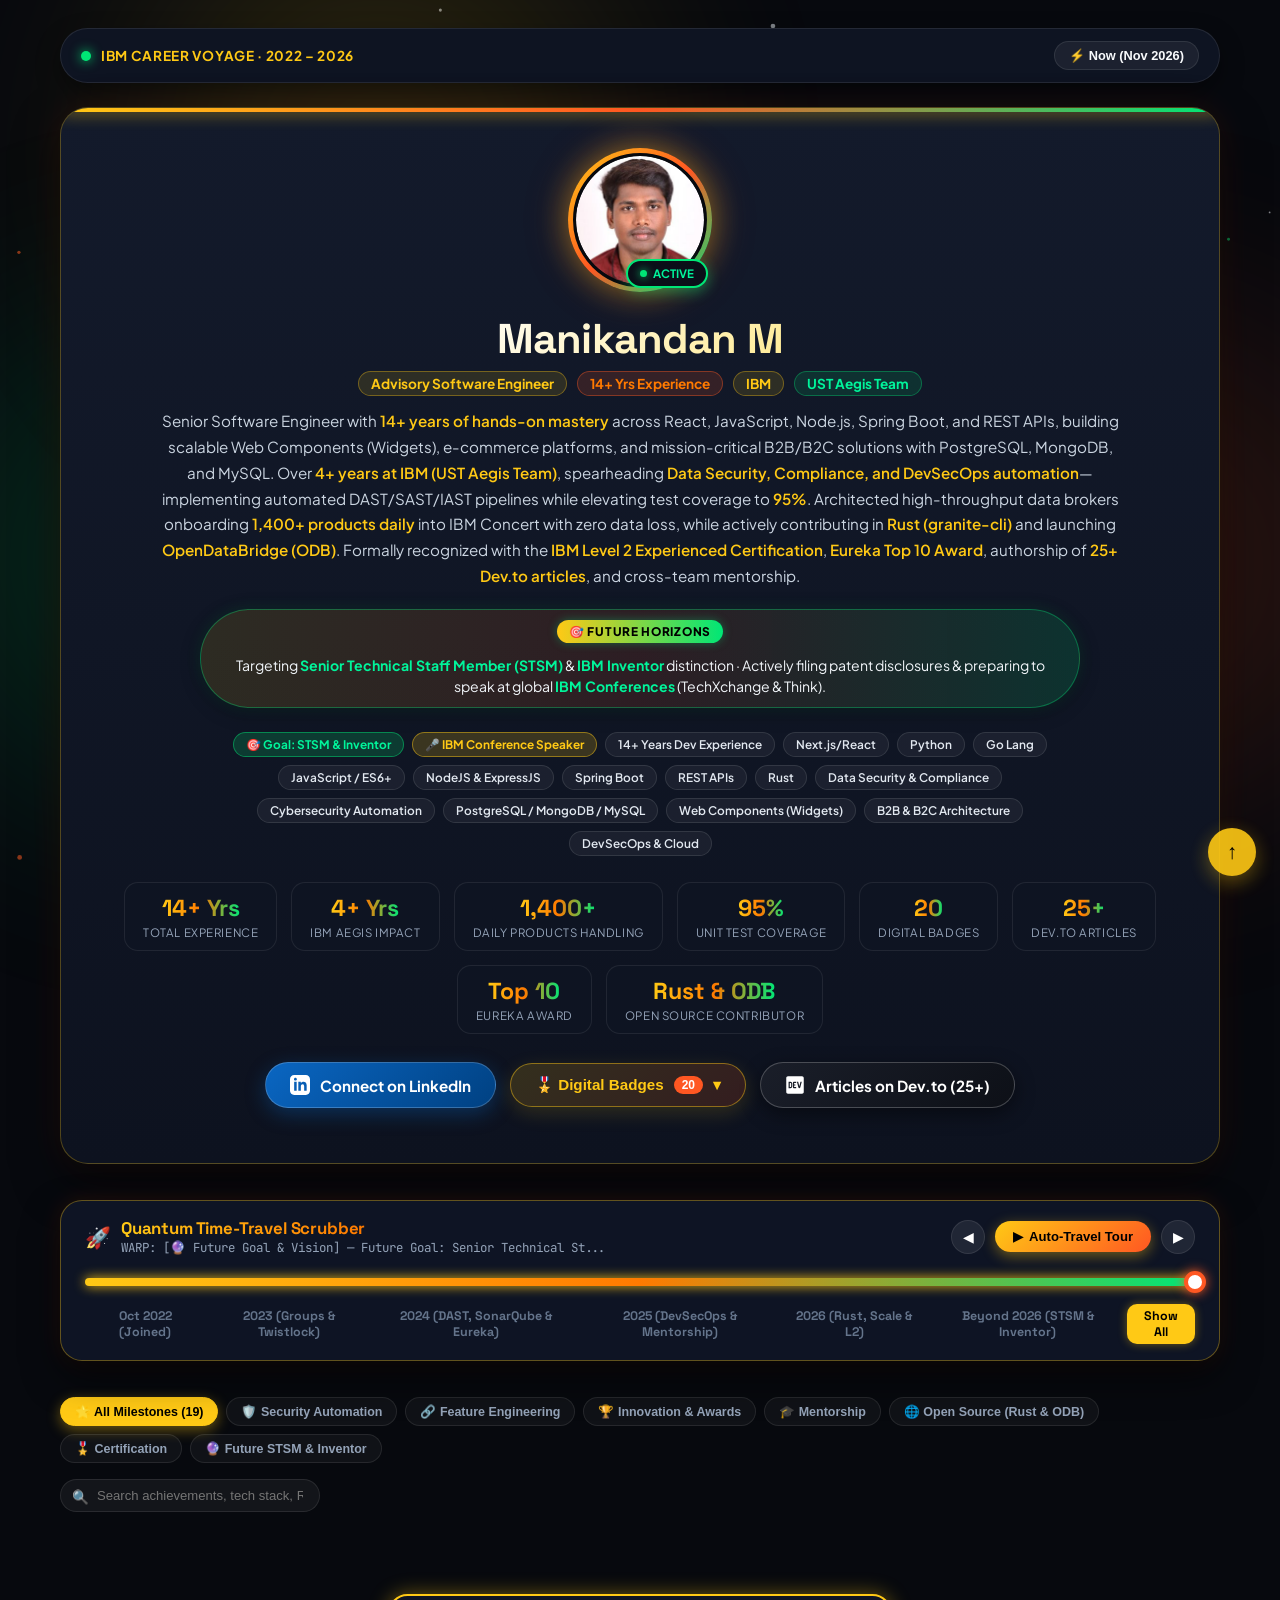
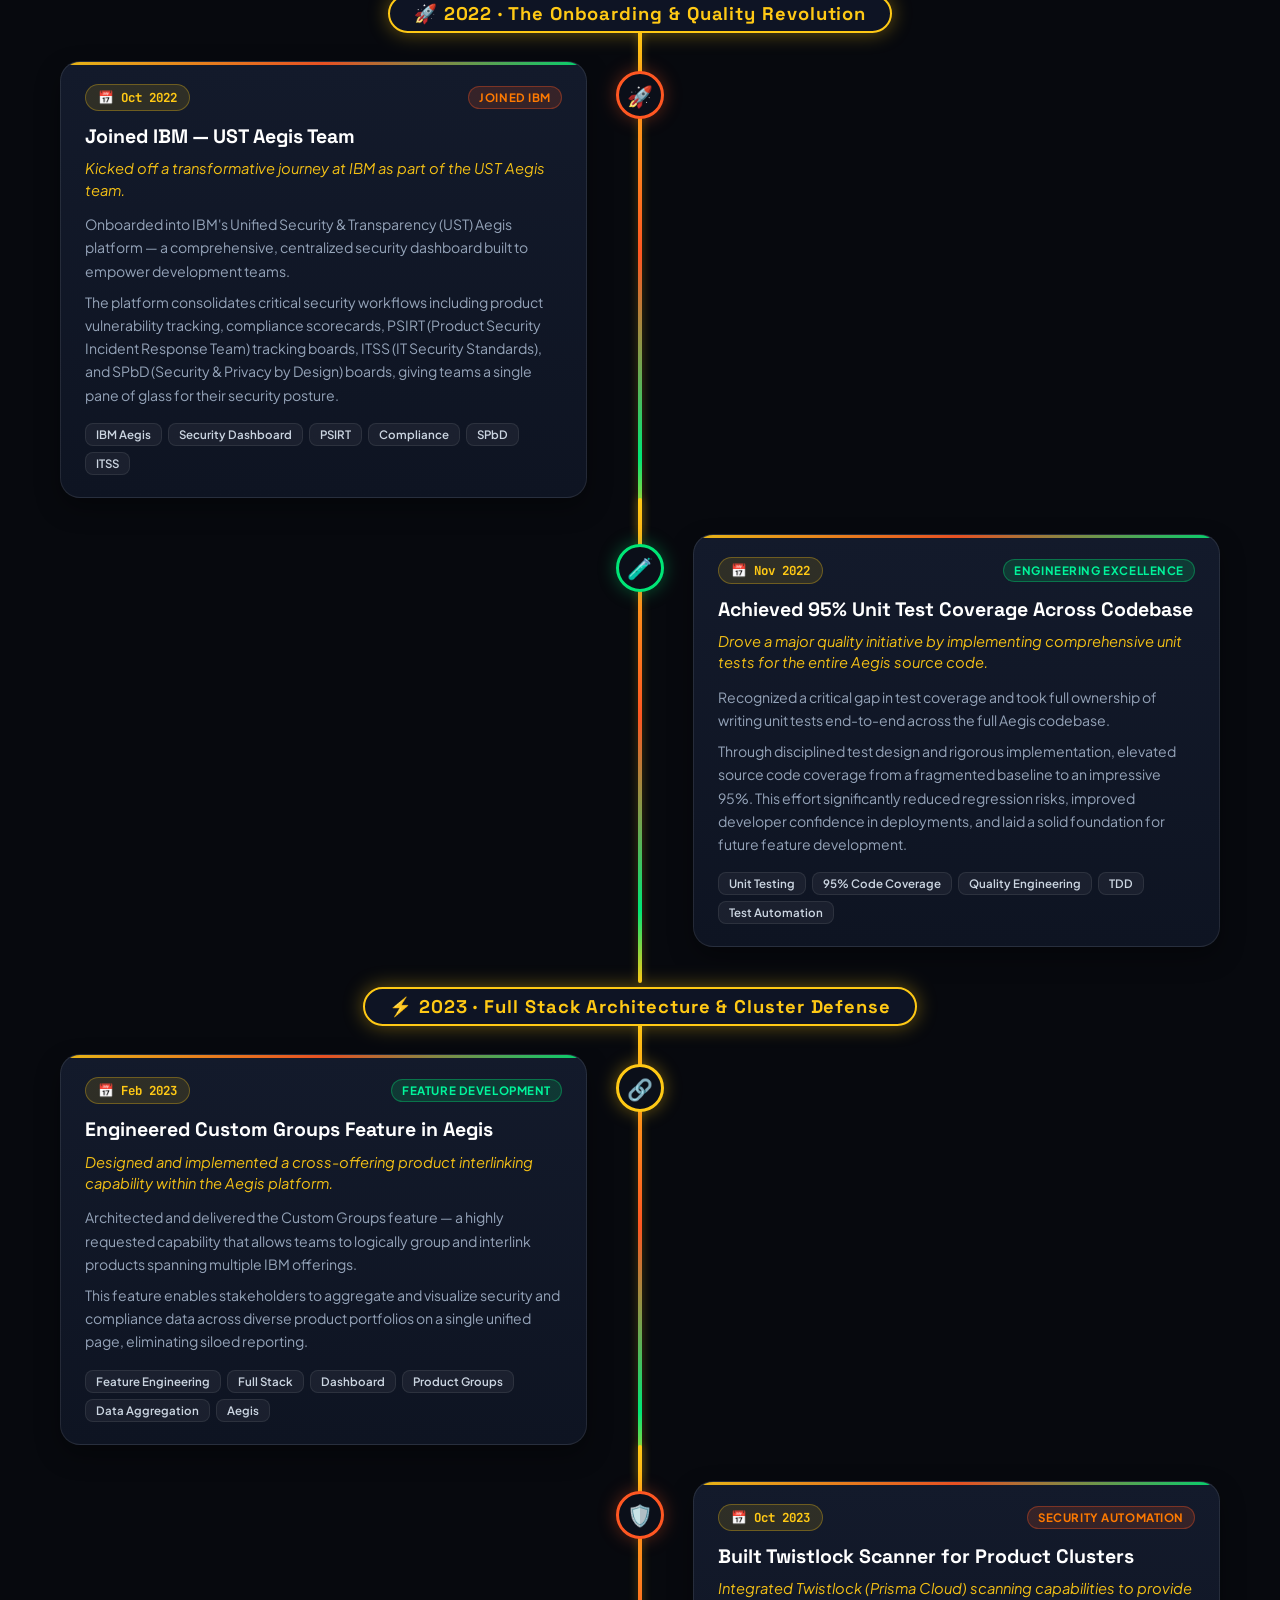
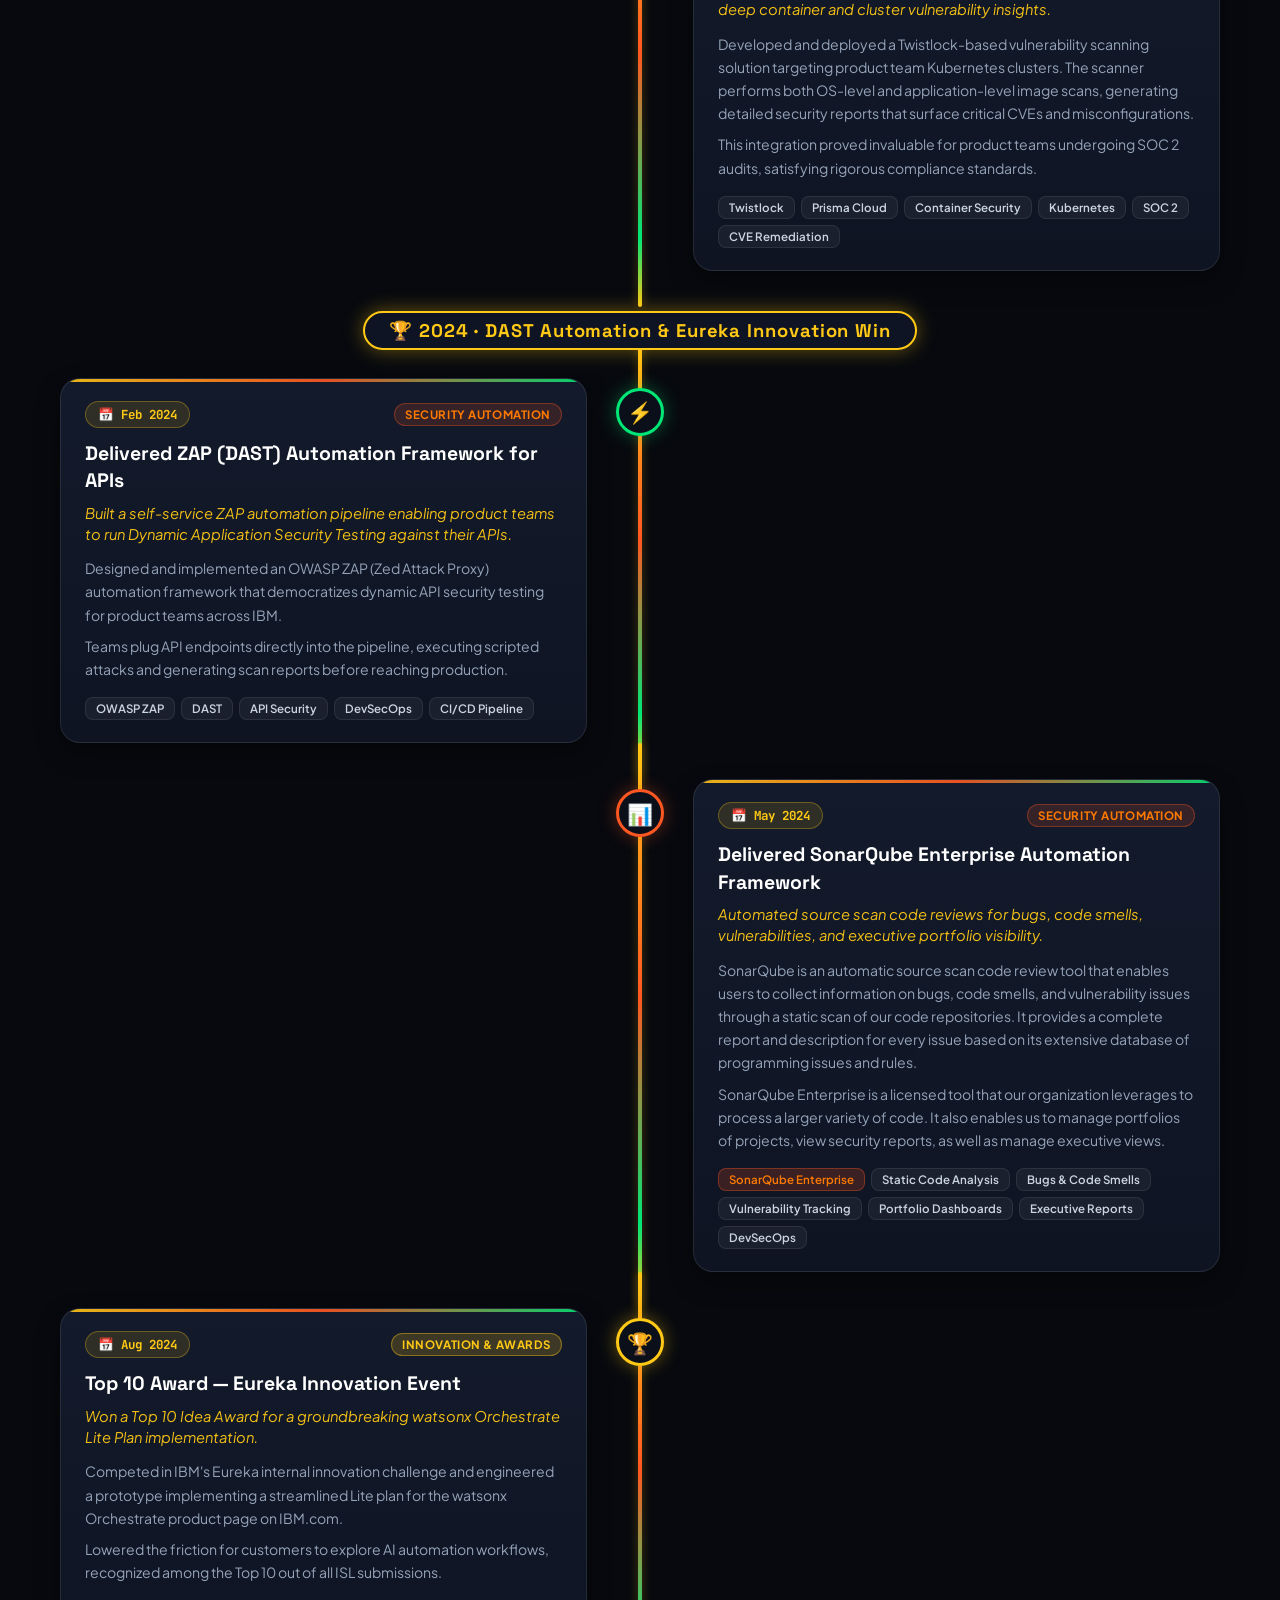
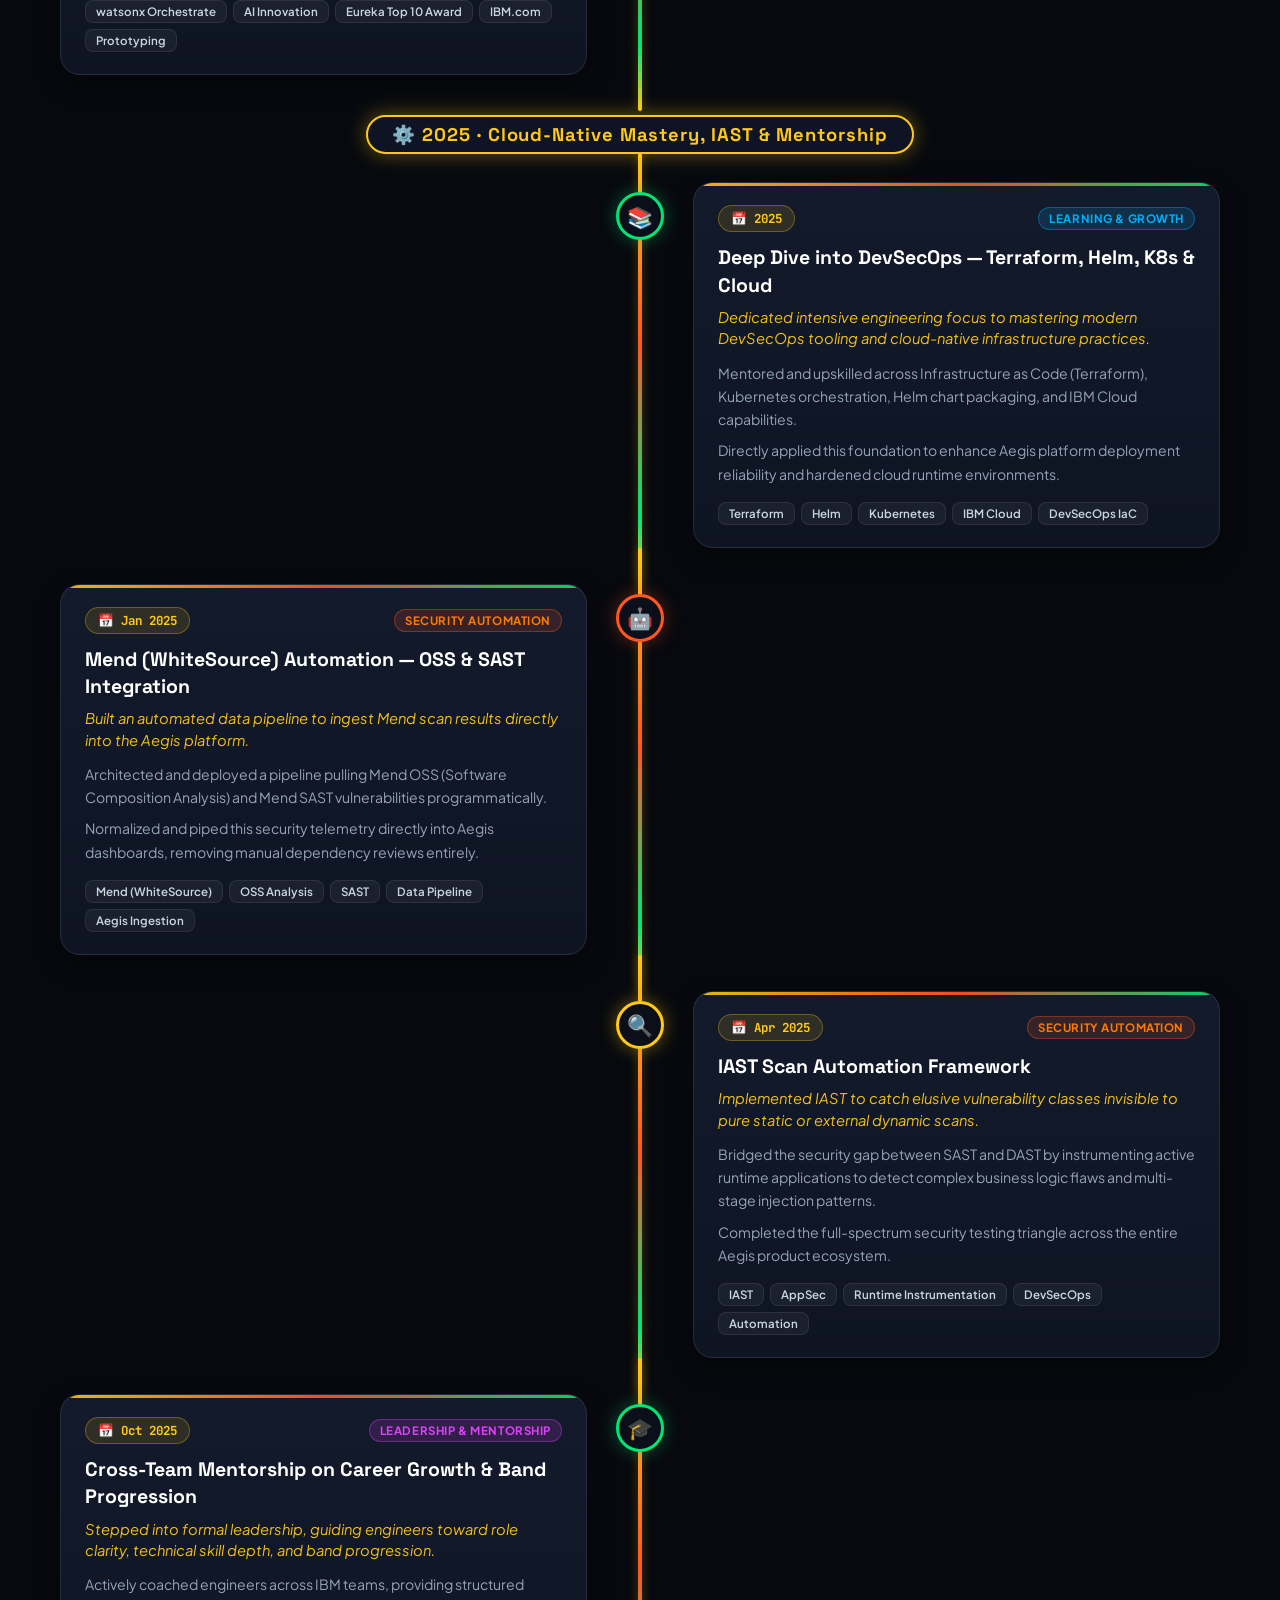
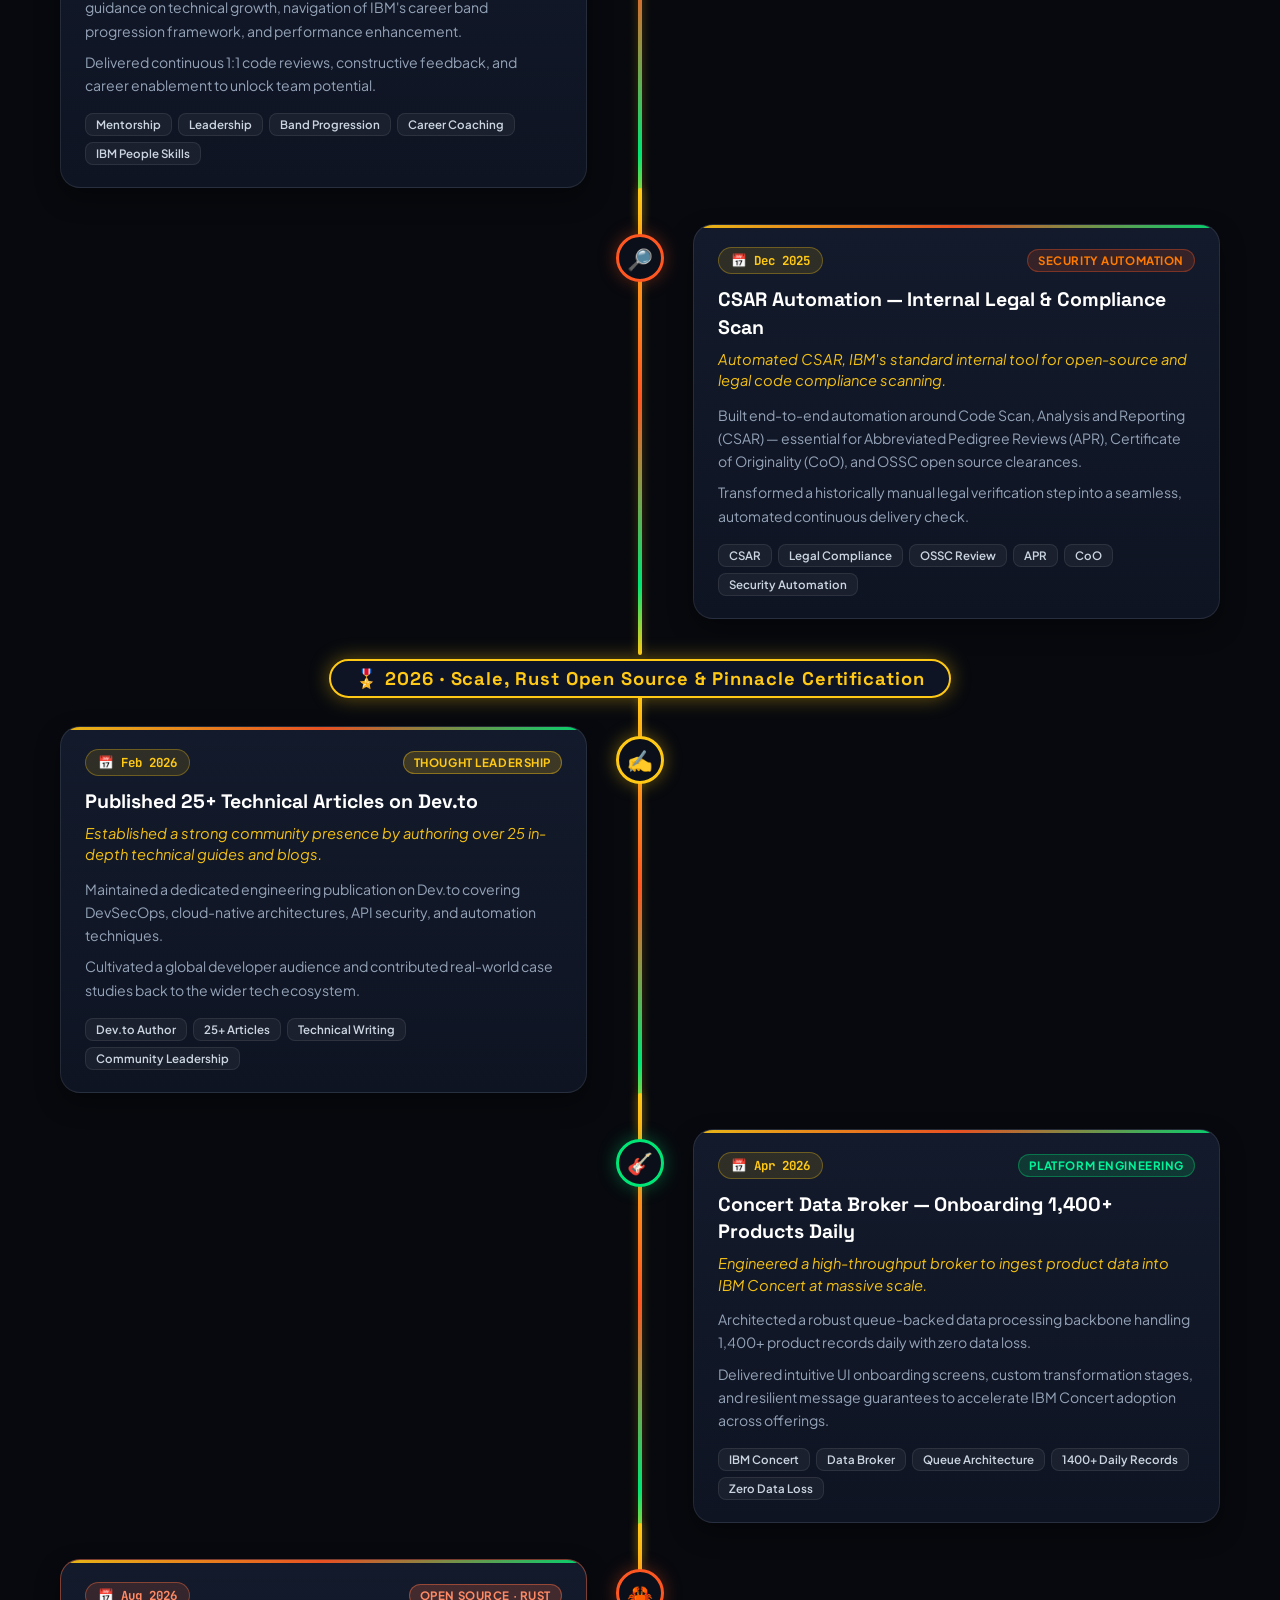
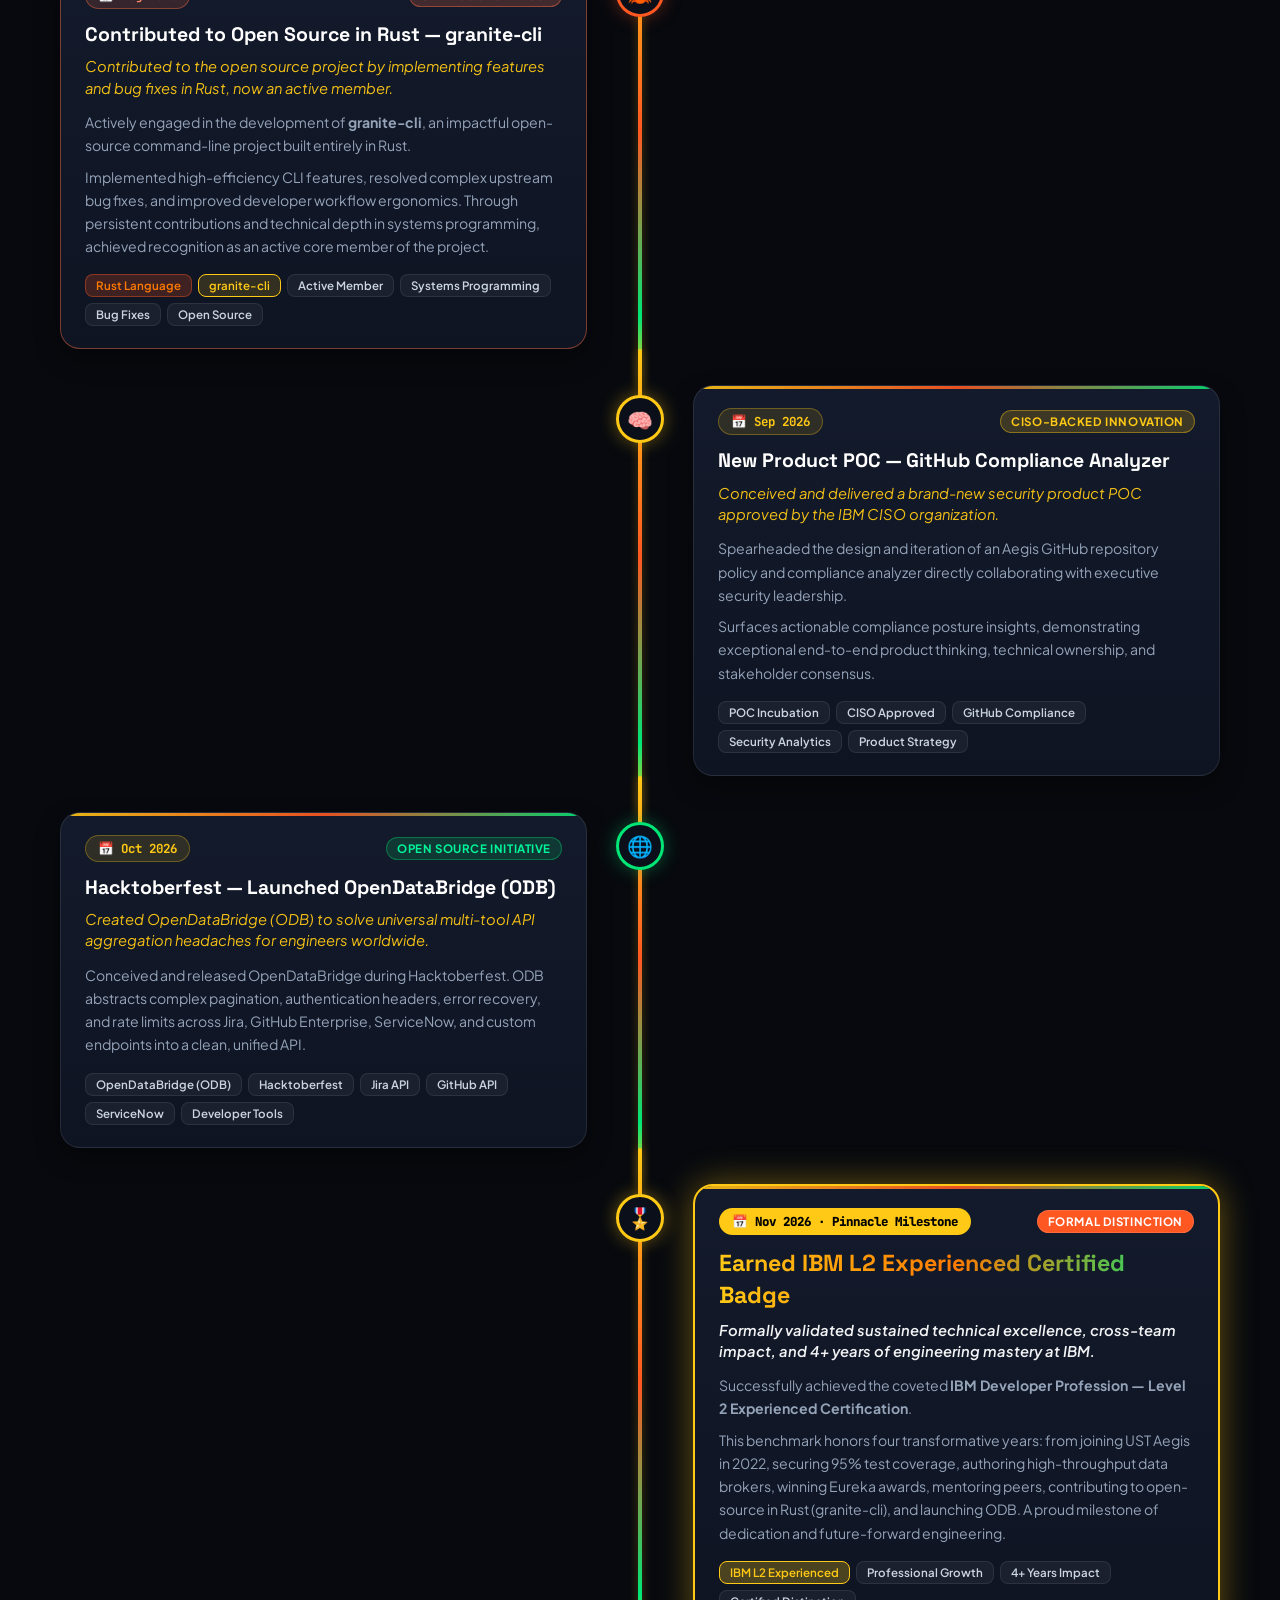
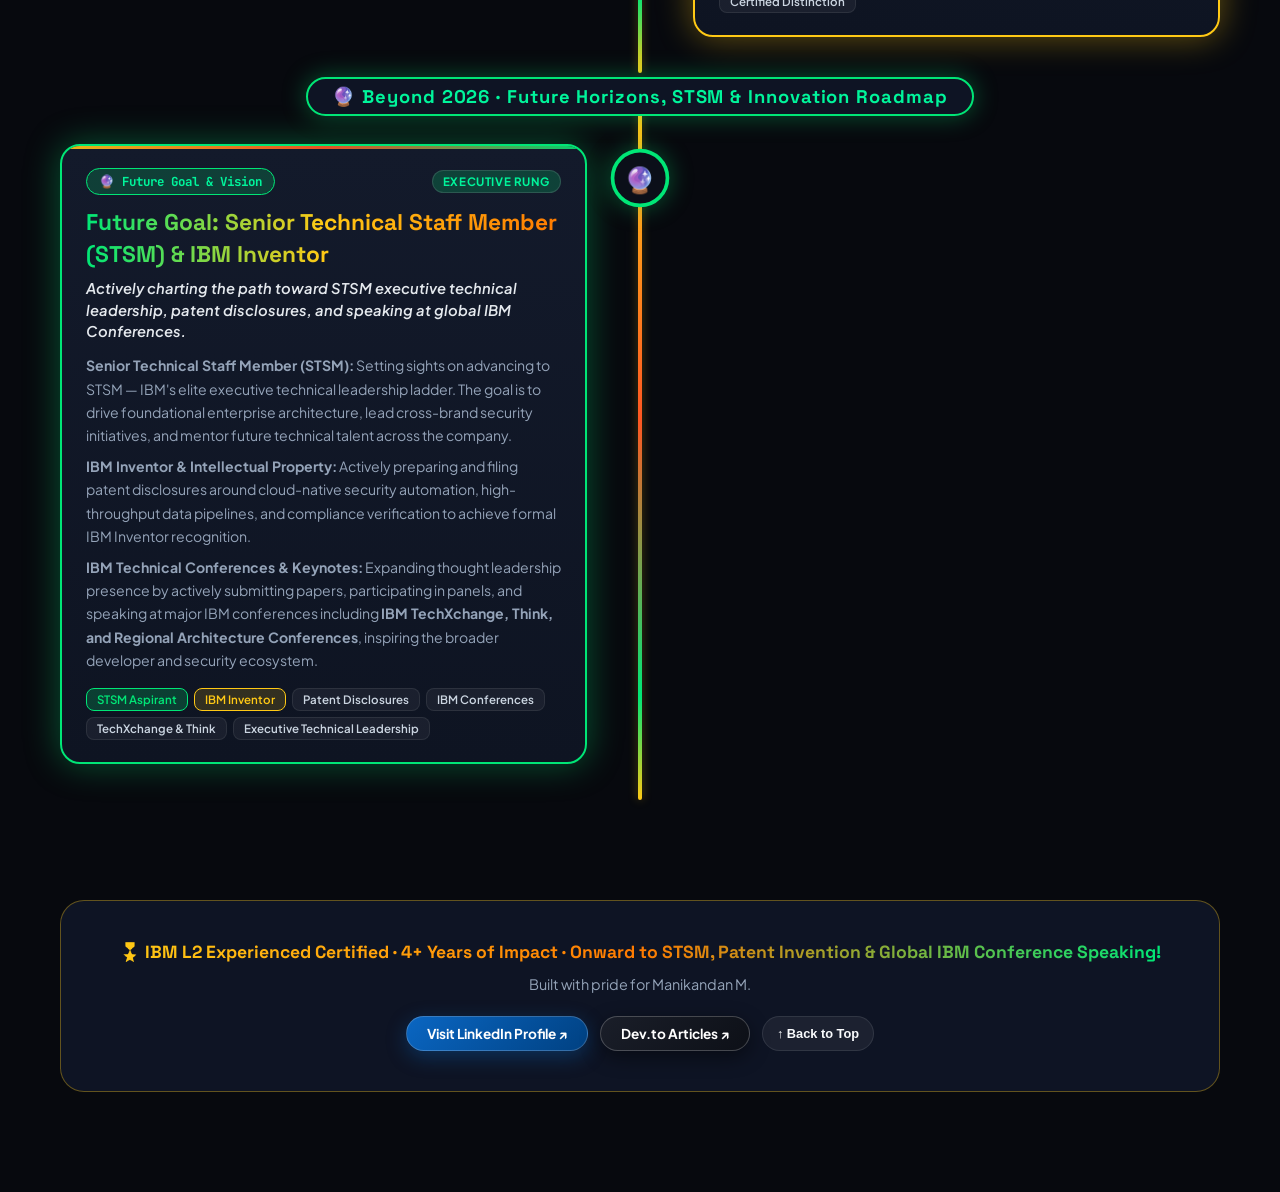
==== docs/index.html @ 0277cbeb "fix: pages updated into docs for publishing" ====
<!DOCTYPE html>
<html lang="en">

<head>
  <meta charset="UTF-8">
  <meta name="viewport" content="width=device-width, initial-scale=1.0">
  <title>Manikandan M — Career Time Travel | IBM (2022 - 2026)</title>
  <link rel="preconnect" href="https://fonts.googleapis.com">
  <link rel="preconnect" href="https://fonts.gstatic.com" crossorigin>
  <link
    href="https://fonts.googleapis.com/css2?family=Plus+Jakarta+Sans:wght@300;400;500;600;700;800&family=Space+Grotesk:wght@500;700&family=JetBrains+Mono:wght@400;500;600&display=swap"
    rel="stylesheet">

  <style>
    :root {
      /* Realme Vibrant Palette: Yellow, Orange, Green Mix */
      --realme-yellow: #FFC915;
      --realme-yellow-glow: rgba(255, 201, 21, 0.4);
      --realme-orange: #FF5722;
      --realme-orange-hot: #FF3D00;
      --realme-orange-glow: rgba(255, 87, 34, 0.35);
      --realme-green: #00E676;
      --realme-green-cyber: #00F59B;
      --realme-green-glow: rgba(0, 230, 118, 0.35);

      /* Base & Solid High-Performance Surfaces (No flicker / No layout thrash) */
      --bg-dark: #07090E;
      --bg-surface: #0E131F;
      --bg-card: #111726;
      --bg-card-hover: #161F33;
      --border-subtle: rgba(255, 255, 255, 0.09);
      --border-glow: rgba(255, 201, 21, 0.35);

      --text-main: #F8FAFC;
      --text-muted: #94A3B8;
      --text-dim: #64748B;

      --gradient-realme: linear-gradient(135deg, #FFC915 0%, #FF5722 50%, #00E676 100%);
      --gradient-accent: linear-gradient(90deg, #FFC915 0%, #FF7A00 50%, #00E676 100%);

      --radius-sm: 8px;
      --radius-md: 14px;
      --radius-lg: 20px;
      --radius-full: 9999px;

      --transition-smooth: all 0.28s cubic-bezier(0.16, 1, 0.3, 1);
    }

    * {
      box-sizing: border-box;
      margin: 0;
      padding: 0;
    }

    html {
      scroll-behavior: smooth;
      background-color: var(--bg-dark);
    }

    body {
      background-color: var(--bg-dark);
      color: var(--text-main);
      font-family: 'Plus Jakarta Sans', -apple-system, BlinkMacSystemFont, 'Segoe UI', Roboto, sans-serif;
      overflow-x: hidden;
      min-height: 100vh;
      position: relative;
      -webkit-font-smoothing: antialiased;
    }

    ::selection {
      background: var(--realme-yellow);
      color: #000;
    }

    /* Ambient dynamic canvas (Hardware-accelerated, zero-shadow, zero-flicker) */
    #warpCanvas {
      position: fixed;
      top: 0;
      left: 0;
      width: 100%;
      height: 100%;
      z-index: 0;
      pointer-events: none;
      opacity: 0.55;
      transform: translateZ(0);
    }

    /* Ambient static background gradients */
    .ambient-glow {
      position: fixed;
      width: 500px;
      height: 500px;
      border-radius: 50%;
      filter: blur(120px);
      pointer-events: none;
      z-index: 0;
      opacity: 0.14;
      transform: translateZ(0);
    }

    .glow-yellow {
      top: -100px;
      left: 10%;
      background: var(--realme-yellow);
    }

    .glow-orange {
      top: 35%;
      right: -100px;
      background: var(--realme-orange);
    }

    .glow-green {
      bottom: 10%;
      left: -80px;
      background: var(--realme-green);
    }

    /* Main Container */
    .app-container {
      position: relative;
      z-index: 1;
      max-width: 1200px;
      margin: 0 auto;
      padding: 28px 20px 100px;
      transform: translateZ(0);
    }

    /* Header Nav & Quick Actions */
    .top-action-bar {
      display: flex;
      justify-content: space-between;
      align-items: center;
      margin-bottom: 24px;
      padding: 12px 20px;
      background: #0E1422;
      border: 1px solid var(--border-subtle);
      border-radius: var(--radius-full);
      box-shadow: 0 10px 25px rgba(0, 0, 0, 0.4);
    }

    .brand-pill {
      display: flex;
      align-items: center;
      gap: 10px;
      font-size: 0.85rem;
      font-weight: 700;
      letter-spacing: 0.05em;
      text-transform: uppercase;
      color: var(--realme-yellow);
    }

    .brand-pill .sparkle {
      display: inline-block;
      width: 10px;
      height: 10px;
      border-radius: 50%;
      background: var(--realme-green);
      box-shadow: 0 0 12px var(--realme-green);
      animation: pulseDot 2s infinite;
    }

    @keyframes pulseDot {

      0%,
      100% {
        opacity: 1;
        transform: scale(1);
      }

      50% {
        opacity: 0.4;
        transform: scale(1.3);
      }
    }

    .top-controls {
      display: flex;
      align-items: center;
      gap: 12px;
    }

    .sound-toggle-btn,
    .time-jump-btn {
      background: rgba(255, 255, 255, 0.06);
      border: 1px solid var(--border-subtle);
      color: var(--text-main);
      padding: 6px 14px;
      border-radius: var(--radius-full);
      font-size: 0.8rem;
      font-weight: 600;
      cursor: pointer;
      display: flex;
      align-items: center;
      gap: 6px;
      transition: var(--transition-smooth);
    }

    .sound-toggle-btn:hover,
    .time-jump-btn:hover {
      background: rgba(255, 201, 21, 0.15);
      border-color: var(--realme-yellow);
      color: var(--realme-yellow);
      transform: translateY(-1px);
    }

    /* TOP CENTER PROFILE SECTION */
    .profile-hero {
      text-align: center;
      position: relative;
      padding: 40px 24px 34px;
      background: linear-gradient(180deg, #131A2B 0%, #0D121F 100%);
      border: 1px solid rgba(255, 201, 21, 0.28);
      border-radius: 28px;
      box-shadow: 0 20px 45px rgba(0, 0, 0, 0.5), 0 0 35px rgba(255, 87, 34, 0.1);
      margin-bottom: 36px;
      overflow: hidden;
    }

    /* Realme signature top color bar */
    .profile-hero::before {
      content: '';
      position: absolute;
      top: 0;
      left: 0;
      right: 0;
      height: 4px;
      background: var(--gradient-realme);
      box-shadow: 0 0 16px var(--realme-yellow);
    }

    /* Avatar with dynamic spinning border */
    .profile-avatar-wrapper {
      position: relative;
      width: 144px;
      height: 144px;
      margin: 0 auto 20px;
      border-radius: 50%;
      padding: 5px;
      background: var(--gradient-realme);
      box-shadow: 0 0 30px var(--realme-yellow-glow), 0 0 45px rgba(255, 87, 34, 0.25);
    }

    .profile-avatar {
      width: 100%;
      height: 100%;
      border-radius: 50%;
      background: #0D1117;
      border: 3px solid #07090E;
      display: flex;
      align-items: center;
      justify-content: center;
      overflow: hidden;
      position: relative;
    }

    .profile-avatar img {
      width: 100%;
      height: 100%;
      object-fit: cover;
      display: block;
      border-radius: 50%;
    }

    .profile-avatar-placeholder {
      width: 100%;
      height: 100%;
      display: none;
      flex-direction: column;
      align-items: center;
      justify-content: center;
      background: linear-gradient(135deg, #1e293b 0%, #0f172a 100%);
      color: var(--realme-yellow);
      font-family: 'Space Grotesk', sans-serif;
      font-weight: 800;
      font-size: 2.2rem;
    }

    .status-badge {
      position: absolute;
      bottom: 4px;
      right: 4px;
      background: #0B0F19;
      padding: 5px 12px;
      border-radius: var(--radius-full);
      border: 2px solid var(--realme-green);
      color: var(--realme-green-cyber);
      font-size: 0.72rem;
      font-weight: 700;
      display: flex;
      align-items: center;
      gap: 6px;
      box-shadow: 0 4px 14px rgba(0, 230, 118, 0.4);
      z-index: 2;
    }

    .status-badge .live-dot {
      width: 7px;
      height: 7px;
      border-radius: 50%;
      background: var(--realme-green);
      box-shadow: 0 0 8px var(--realme-green);
      animation: pulseDot 1.5s infinite;
    }

    .profile-title-group h1 {
      font-family: 'Space Grotesk', sans-serif;
      font-size: 2.6rem;
      font-weight: 700;
      letter-spacing: -0.02em;
      margin-bottom: 6px;
      background: linear-gradient(135deg, #FFFFFF 30%, #FFE885 70%, var(--realme-yellow) 100%);
      -webkit-background-clip: text;
      -webkit-text-fill-color: transparent;
    }

    .profile-subtitle {
      font-size: 1.15rem;
      font-weight: 600;
      color: var(--text-muted);
      margin-bottom: 12px;
      display: flex;
      align-items: center;
      justify-content: center;
      gap: 10px;
      flex-wrap: wrap;
    }

    .profile-subtitle .role-badge {
      color: var(--realme-yellow);
      background: rgba(255, 201, 21, 0.12);
      border: 1px solid rgba(255, 201, 21, 0.35);
      padding: 3px 12px;
      border-radius: var(--radius-full);
      font-size: 0.85rem;
      font-weight: 700;
    }

    .profile-subtitle .team-badge {
      color: var(--realme-green-cyber);
      background: rgba(0, 230, 118, 0.12);
      border: 1px solid rgba(0, 230, 118, 0.35);
      padding: 3px 12px;
      border-radius: var(--radius-full);
      font-size: 0.85rem;
      font-weight: 700;
    }

    .profile-subtitle .ibm-badge {
      color: #38BDF8;
      background: rgba(56, 189, 248, 0.12);
      border: 1px solid rgba(56, 189, 248, 0.4);
      padding: 3px 14px;
      border-radius: var(--radius-full);
      font-size: 0.85rem;
      font-weight: 800;
      letter-spacing: 0.05em;
      transition: var(--transition-smooth);
    }

    .profile-subtitle .ibm-badge:hover {
      background: rgba(56, 189, 248, 0.22);
      border-color: #38BDF8;
      box-shadow: 0 0 12px rgba(56, 189, 248, 0.4);
      transform: translateY(-1px);
    }

    .profile-summary {
      max-width: 960px;
      margin: 0 auto 20px;
      text-align: center;
      font-size: 0.95rem;
      line-height: 1.7;
      color: #CBD5E1;
      font-weight: 400;
    }

    .profile-summary strong {
      color: var(--realme-yellow);
      font-weight: 600;
    }

    .profile-highlight-item {
      display: flex;
      align-items: flex-start;
      gap: 14px;
      background: rgba(255, 255, 255, 0.03);
      border: 1px solid rgba(255, 255, 255, 0.08);
      border-left: 3px solid var(--realme-yellow);
      border-radius: 14px;
      padding: 12px 18px;
      font-size: 0.93rem;
      line-height: 1.6;
      color: #CBD5E1;
      transition: var(--transition-smooth);
    }

    .profile-highlight-item:hover {
      background: rgba(255, 255, 255, 0.06);
      transform: translateX(4px);
      border-color: rgba(255, 201, 21, 0.35);
      border-left-color: var(--realme-orange);
    }

    .profile-highlight-item .item-icon {
      font-size: 1.25rem;
      flex-shrink: 0;
      margin-top: 1px;
    }

    .profile-highlight-item strong {
      color: var(--realme-yellow);
      font-weight: 700;
    }

    .profile-highlight-item .item-title {
      color: #FFFFFF;
      font-weight: 700;
    }

    .future-vision-banner {
      display: flex;
      align-items: center;
      justify-content: center;
      gap: 12px;
      background: linear-gradient(90deg, rgba(255, 201, 21, 0.12) 0%, rgba(255, 87, 34, 0.12) 50%, rgba(0, 230, 118, 0.14) 100%);
      border: 1px solid rgba(0, 230, 118, 0.35);
      border-radius: var(--radius-full);
      padding: 10px 22px;
      margin: 0 auto 24px;
      max-width: 880px;
      box-shadow: 0 4px 20px rgba(0, 0, 0, 0.3), 0 0 15px rgba(0, 230, 118, 0.12);
      flex-wrap: wrap;
      text-align: center;
      transition: var(--transition-smooth);
    }

    .future-vision-banner:hover {
      border-color: var(--realme-green);
      box-shadow: 0 6px 25px rgba(0, 230, 118, 0.25);
      transform: translateY(-1px);
    }

    .future-vision-banner .vision-badge {
      background: linear-gradient(90deg, var(--realme-yellow) 0%, var(--realme-green) 100%);
      color: #000;
      font-size: 0.74rem;
      font-weight: 800;
      padding: 4px 12px;
      border-radius: var(--radius-full);
      letter-spacing: 0.06em;
      text-transform: uppercase;
      box-shadow: 0 0 10px var(--realme-green-glow);
    }

    .future-vision-banner p {
      margin: 0;
      font-size: 0.88rem;
      color: #F1F5F9;
      line-height: 1.5;
    }

    .future-vision-banner strong {
      color: var(--realme-green-cyber);
    }

    .profile-skills-tags {
      display: flex;
      flex-wrap: wrap;
      justify-content: center;
      gap: 8px;
      max-width: 880px;
      margin: 0 auto 26px;
    }

    .skill-tag {
      font-size: 0.74rem;
      font-weight: 600;
      color: #E2E8F0;
      background: rgba(255, 255, 255, 0.05);
      border: 1px solid rgba(255, 255, 255, 0.1);
      padding: 4px 12px;
      border-radius: var(--radius-full);
      transition: var(--transition-smooth);
    }

    .skill-tag:hover {
      background: rgba(255, 201, 21, 0.15);
      border-color: var(--realme-yellow);
      color: var(--realme-yellow);
      transform: translateY(-1px);
    }

    /* High-Impact Stat Pills */
    .impact-metrics-row {
      display: flex;
      justify-content: center;
      flex-wrap: wrap;
      gap: 14px;
      margin-bottom: 28px;
    }

    .metric-chip {
      background: #0E1422;
      border: 1px solid rgba(255, 255, 255, 0.08);
      padding: 10px 18px;
      border-radius: 14px;
      display: flex;
      flex-direction: column;
      align-items: center;
      min-width: 120px;
      transition: var(--transition-smooth);
    }

    .metric-chip:hover {
      background: #141D30;
      transform: translateY(-2px);
      border-color: var(--realme-yellow);
    }

    .metric-chip .value {
      font-family: 'Space Grotesk', sans-serif;
      font-size: 1.45rem;
      font-weight: 700;
      background: var(--gradient-accent);
      -webkit-background-clip: text;
      -webkit-text-fill-color: transparent;
    }

    .metric-chip .label {
      font-size: 0.72rem;
      color: var(--text-muted);
      text-transform: uppercase;
      letter-spacing: 0.05em;
      margin-top: 2px;
    }

    /* Profile Action Buttons */
    .profile-actions {
      display: flex;
      align-items: center;
      justify-content: center;
      gap: 14px;
      flex-wrap: wrap;
      margin-bottom: 20px;
    }

    .btn-linkedin {
      display: inline-flex;
      align-items: center;
      gap: 10px;
      background: linear-gradient(135deg, #0A66C2 0%, #004182 100%);
      color: #FFFFFF;
      text-decoration: none;
      padding: 12px 24px;
      border-radius: var(--radius-full);
      font-weight: 700;
      font-size: 0.95rem;
      box-shadow: 0 6px 20px rgba(10, 102, 194, 0.35);
      border: 1px solid rgba(255, 255, 255, 0.2);
      transition: var(--transition-smooth);
    }

    .btn-linkedin:hover {
      transform: translateY(-2px);
      box-shadow: 0 10px 25px rgba(10, 102, 194, 0.5);
    }

    .btn-linkedin svg {
      width: 20px;
      height: 20px;
      fill: currentColor;
    }

    .btn-devto {
      display: inline-flex;
      align-items: center;
      gap: 10px;
      background: linear-gradient(135deg, #1A1E29 0%, #0D1017 100%);
      color: #FFFFFF;
      text-decoration: none;
      padding: 12px 24px;
      border-radius: var(--radius-full);
      font-weight: 700;
      font-size: 0.95rem;
      border: 1px solid rgba(255, 255, 255, 0.22);
      box-shadow: 0 6px 20px rgba(0, 0, 0, 0.45);
      transition: var(--transition-smooth);
    }

    .btn-devto:hover {
      background: linear-gradient(135deg, #252B3B 0%, #151A24 100%);
      border-color: var(--realme-yellow);
      color: var(--realme-yellow);
      box-shadow: 0 10px 25px rgba(255, 201, 21, 0.25);
      transform: translateY(-2px);
    }

    .btn-devto svg {
      width: 20px;
      height: 20px;
      fill: currentColor;
    }

    .btn-badges-toggle {
      display: inline-flex;
      align-items: center;
      gap: 10px;
      background: linear-gradient(135deg, rgba(255, 201, 21, 0.16) 0%, rgba(255, 87, 34, 0.16) 100%);
      color: var(--realme-yellow);
      border: 1px solid rgba(255, 201, 21, 0.45);
      padding: 12px 24px;
      border-radius: var(--radius-full);
      font-weight: 700;
      font-size: 0.95rem;
      cursor: pointer;
      box-shadow: 0 6px 20px rgba(255, 201, 21, 0.15);
      transition: var(--transition-smooth);
    }

    .btn-badges-toggle:hover {
      background: linear-gradient(135deg, rgba(255, 201, 21, 0.26) 0%, rgba(255, 87, 34, 0.26) 100%);
      border-color: var(--realme-yellow);
      box-shadow: 0 8px 25px rgba(255, 201, 21, 0.3);
      transform: translateY(-2px);
    }

    .badge-count-pill {
      background: var(--realme-orange);
      color: #fff;
      font-size: 0.75rem;
      padding: 2px 8px;
      border-radius: 10px;
      font-weight: 800;
    }

    /* DIGITAL BADGES SECTION (EXPANDABLE / COLLAPSIBLE) */
    .badges-expand-section {
      margin-top: 16px;
      border-top: 1px dashed rgba(255, 255, 255, 0.12);
      padding-top: 24px;
      transition: max-height 0.45s cubic-bezier(0.16, 1, 0.3, 1), opacity 0.3s ease;
      overflow: hidden;
    }

    .badges-expand-section.collapsed {
      max-height: 0;
      padding-top: 0;
      opacity: 0;
      pointer-events: none;
      border-top-color: transparent;
    }

    .badges-expand-section.expanded {
      max-height: 2500px;
      opacity: 1;
      pointer-events: auto;
    }

    .badges-header-row {
      display: flex;
      justify-content: space-between;
      align-items: center;
      margin-bottom: 20px;
      flex-wrap: wrap;
      gap: 12px;
    }

    .badges-header-title {
      font-family: 'Space Grotesk', sans-serif;
      font-size: 1.25rem;
      font-weight: 700;
      color: #fff;
      display: flex;
      align-items: center;
      gap: 10px;
    }

    .badge-filter-tabs {
      display: flex;
      gap: 8px;
      flex-wrap: wrap;
    }

    .b-tab {
      background: rgba(255, 255, 255, 0.05);
      border: 1px solid var(--border-subtle);
      color: var(--text-muted);
      padding: 6px 14px;
      border-radius: var(--radius-full);
      font-size: 0.78rem;
      font-weight: 600;
      cursor: pointer;
      transition: var(--transition-smooth);
    }

    .b-tab.active,
    .b-tab:hover {
      background: var(--realme-yellow);
      color: #000;
      border-color: var(--realme-yellow);
      font-weight: 700;
    }

    /* Badges Grid */
    .badges-grid {
      display: grid;
      grid-template-columns: repeat(auto-fill, minmax(260px, 1fr));
      gap: 14px;
      margin-bottom: 24px;
      text-align: left;
    }

    .badge-item-card {
      background: #0E1422;
      border: 1px solid rgba(255, 255, 255, 0.08);
      border-radius: 16px;
      padding: 16px;
      display: flex;
      gap: 14px;
      align-items: flex-start;
      transition: var(--transition-smooth);
      position: relative;
      overflow: hidden;
    }

    .badge-item-card:hover {
      border-color: var(--realme-yellow);
      box-shadow: 0 6px 20px rgba(255, 201, 21, 0.15);
      transform: translateY(-2px);
    }

    .badge-item-card::before {
      content: '';
      position: absolute;
      top: 0;
      left: 0;
      width: 4px;
      height: 100%;
      background: var(--realme-yellow);
      opacity: 0.8;
    }

    .badge-item-card.cat-security::before {
      background: #FF5722;
    }

    .badge-item-card.cat-ai::before {
      background: #00E676;
    }

    .badge-item-card.cat-cloud::before {
      background: #00B0FF;
    }

    .badge-item-card.cat-leader::before {
      background: #E040FB;
    }

    .badge-icon-box {
      width: 46px;
      height: 46px;
      border-radius: 12px;
      background: rgba(255, 255, 255, 0.05);
      border: 1px solid rgba(255, 255, 255, 0.1);
      display: flex;
      align-items: center;
      justify-content: center;
      font-size: 1.4rem;
      flex-shrink: 0;
    }

    .badge-info h4 {
      font-size: 0.88rem;
      font-weight: 700;
      color: #fff;
      line-height: 1.35;
      margin-bottom: 4px;
    }

    .badge-info p {
      font-size: 0.72rem;
      color: var(--text-muted);
      line-height: 1.3;
    }

    .badge-tag-pill {
      display: inline-block;
      margin-top: 6px;
      font-size: 0.65rem;
      font-weight: 700;
      text-transform: uppercase;
      letter-spacing: 0.05em;
      padding: 2px 7px;
      border-radius: 6px;
      background: rgba(255, 255, 255, 0.06);
      color: #CBD5E1;
    }

    .badge-photo-preview {
      background: rgba(255, 255, 255, 0.03);
      border: 1px dashed rgba(255, 201, 21, 0.35);
      border-radius: 18px;
      padding: 16px;
      text-align: center;
      margin-bottom: 16px;
    }

    .btn-view-raw-badges {
      display: inline-flex;
      align-items: center;
      gap: 8px;
      background: rgba(255, 201, 21, 0.15);
      color: var(--realme-yellow);
      border: 1px solid var(--realme-yellow);
      padding: 8px 18px;
      border-radius: var(--radius-full);
      font-size: 0.85rem;
      font-weight: 700;
      cursor: pointer;
      transition: var(--transition-smooth);
    }

    .btn-view-raw-badges:hover {
      background: var(--realme-yellow);
      color: #000;
    }

    /* Modal for Image Preview */
    .image-modal {
      position: fixed;
      top: 0;
      left: 0;
      width: 100vw;
      height: 100vh;
      background: rgba(0, 0, 0, 0.88);
      z-index: 9999;
      display: none;
      align-items: center;
      justify-content: center;
      padding: 24px;
    }

    .image-modal.active {
      display: flex;
    }

    .modal-content-box {
      max-width: 95vw;
      max-height: 90vh;
      background: #0E131F;
      border: 2px solid var(--realme-yellow);
      border-radius: 20px;
      overflow: hidden;
      position: relative;
      display: flex;
      flex-direction: column;
      box-shadow: 0 25px 80px rgba(0, 0, 0, 0.9);
    }

    .modal-header {
      display: flex;
      justify-content: space-between;
      align-items: center;
      padding: 16px 24px;
      background: #161D2F;
      border-bottom: 1px solid rgba(255, 255, 255, 0.1);
    }

    .modal-header h3 {
      font-size: 1.1rem;
      font-weight: 700;
      color: var(--realme-yellow);
    }

    .modal-close-btn {
      background: none;
      border: none;
      color: #fff;
      font-size: 1.8rem;
      cursor: pointer;
      line-height: 1;
      transition: var(--transition-smooth);
    }

    .modal-close-btn:hover {
      color: var(--realme-orange);
    }

    .modal-body {
      padding: 16px;
      overflow: auto;
      text-align: center;
    }

    .modal-body img {
      max-width: 100%;
      height: auto;
      border-radius: 12px;
    }

    /* =========================================
       TIME TRAVEL INTERACTIVE CONTROLLER (WARP BAR)
       ========================================= */
    .time-travel-dock {
      position: sticky;
      top: 16px;
      z-index: 100;
      background: #0E1424;
      border: 1px solid rgba(255, 201, 21, 0.35);
      border-radius: 22px;
      padding: 16px 24px;
      margin-bottom: 36px;
      box-shadow: 0 16px 36px rgba(0, 0, 0, 0.6), 0 0 25px rgba(255, 87, 34, 0.12);
      transform: translateZ(0);
    }

    .time-travel-header {
      display: flex;
      justify-content: space-between;
      align-items: center;
      margin-bottom: 12px;
      flex-wrap: wrap;
      gap: 12px;
    }

    .warp-indicator {
      display: flex;
      align-items: center;
      gap: 10px;
    }

    .warp-indicator .warp-icon {
      font-size: 1.3rem;
    }

    .warp-title {
      font-family: 'Space Grotesk', sans-serif;
      font-weight: 700;
      font-size: 1.05rem;
      letter-spacing: -0.01em;
      background: var(--gradient-accent);
      -webkit-background-clip: text;
      -webkit-text-fill-color: transparent;
    }

    .warp-status-text {
      font-size: 0.78rem;
      color: var(--text-muted);
      font-family: 'JetBrains Mono', monospace;
    }

    .warp-actions-group {
      display: flex;
      align-items: center;
      gap: 10px;
    }

    .btn-warp-play {
      background: linear-gradient(135deg, var(--realme-yellow) 0%, var(--realme-orange) 100%);
      color: #000;
      border: none;
      padding: 8px 18px;
      border-radius: var(--radius-full);
      font-weight: 800;
      font-size: 0.82rem;
      cursor: pointer;
      display: flex;
      align-items: center;
      gap: 6px;
      box-shadow: 0 4px 14px var(--realme-yellow-glow);
      transition: var(--transition-smooth);
    }

    .btn-warp-play:hover {
      transform: scale(1.03);
      box-shadow: 0 6px 18px rgba(255, 201, 21, 0.5);
    }

    .btn-step {
      background: rgba(255, 255, 255, 0.08);
      border: 1px solid var(--border-subtle);
      color: #fff;
      width: 34px;
      height: 34px;
      border-radius: 50%;
      display: flex;
      align-items: center;
      justify-content: center;
      cursor: pointer;
      font-size: 0.9rem;
      transition: var(--transition-smooth);
    }

    .btn-step:hover {
      background: var(--realme-yellow);
      color: #000;
      border-color: var(--realme-yellow);
    }

    /* Time Scrubber Track */
    .timeline-scrubber {
      position: relative;
      margin: 14px 0 8px;
      padding: 8px 0;
    }

    .scrubber-track {
      position: relative;
      height: 8px;
      background: rgba(255, 255, 255, 0.1);
      border-radius: 6px;
      cursor: pointer;
    }

    .scrubber-progress {
      position: absolute;
      top: 0;
      left: 0;
      height: 100%;
      background: var(--gradient-accent);
      border-radius: 6px;
      width: 100%;
      box-shadow: 0 0 12px var(--realme-yellow);
      transition: width 0.25s ease;
    }

    .scrubber-thumb {
      position: absolute;
      top: 50%;
      transform: translate(-50%, -50%);
      width: 22px;
      height: 22px;
      border-radius: 50%;
      background: #FFFFFF;
      border: 4px solid var(--realme-orange);
      box-shadow: 0 0 12px var(--realme-orange);
      cursor: grab;
      left: 100%;
    }

    /* Year Stops along Scrubber */
    .year-stops {
      display: flex;
      justify-content: space-between;
      margin-top: 10px;
    }

    .year-stop-btn {
      background: none;
      border: none;
      font-family: 'Space Grotesk', sans-serif;
      font-size: 0.78rem;
      font-weight: 700;
      color: var(--text-dim);
      cursor: pointer;
      padding: 4px 10px;
      border-radius: 10px;
      transition: var(--transition-smooth);
    }

    .year-stop-btn:hover {
      color: var(--realme-yellow);
      background: rgba(255, 201, 21, 0.08);
    }

    .year-stop-btn.active {
      color: #000;
      background: var(--realme-yellow);
      box-shadow: 0 0 10px var(--realme-yellow-glow);
    }

    /* Filter Chips and Search Bar Row */
    .timeline-filter-bar {
      display: flex;
      justify-content: space-between;
      align-items: center;
      gap: 16px;
      margin-bottom: 32px;
      flex-wrap: wrap;
    }

    .category-filter-group {
      display: flex;
      gap: 8px;
      flex-wrap: wrap;
    }

    .cat-btn {
      background: rgba(255, 255, 255, 0.04);
      border: 1px solid var(--border-subtle);
      color: var(--text-muted);
      padding: 6px 14px;
      border-radius: var(--radius-full);
      font-size: 0.78rem;
      font-weight: 600;
      cursor: pointer;
      display: inline-flex;
      align-items: center;
      gap: 6px;
      transition: var(--transition-smooth);
    }

    .cat-btn:hover,
    .cat-btn.active {
      background: rgba(255, 201, 21, 0.15);
      border-color: var(--realme-yellow);
      color: var(--realme-yellow);
    }

    .cat-btn.active {
      background: var(--realme-yellow);
      color: #000;
      font-weight: 700;
      box-shadow: 0 4px 14px var(--realme-yellow-glow);
    }

    .search-box-wrapper {
      position: relative;
      min-width: 260px;
    }

    .search-input {
      width: 100%;
      background: rgba(255, 255, 255, 0.05);
      border: 1px solid var(--border-subtle);
      padding: 8px 16px 8px 36px;
      border-radius: var(--radius-full);
      color: #fff;
      font-size: 0.82rem;
      outline: none;
      transition: var(--transition-smooth);
    }

    .search-input:focus {
      border-color: var(--realme-yellow);
      background: rgba(255, 255, 255, 0.08);
      box-shadow: 0 0 14px rgba(255, 201, 21, 0.2);
    }

    .search-icon {
      position: absolute;
      left: 12px;
      top: 50%;
      transform: translateY(-50%);
      font-size: 0.85rem;
      color: var(--text-muted);
      pointer-events: none;
    }

    /* =========================================
       JOURNEY TIMELINE: ZERO-OVERLAP GRID ARCHITECTURE
       ========================================= */
    .journey-timeline-section {
      position: relative;
      padding: 10px 0 40px;
    }

    .timeline-events-container {
      position: relative;
      z-index: 2;
    }

    /* Timeline Year Divider Banner */
    .timeline-year-marker {
      display: flex;
      justify-content: center;
      margin: 40px 0 28px;
      position: relative;
      z-index: 3;
    }

    .year-badge-glow {
      background: #0E1424;
      border: 2px solid var(--realme-yellow);
      box-shadow: 0 0 20px var(--realme-yellow-glow);
      padding: 6px 24px;
      border-radius: var(--radius-full);
      font-family: 'Space Grotesk', sans-serif;
      font-size: 1.15rem;
      font-weight: 800;
      color: var(--realme-yellow);
      letter-spacing: 0.05em;
      display: flex;
      align-items: center;
      gap: 8px;
    }

    /* 
       GRID-BASED TIMELINE ITEM (ABSOLUTELY NO OVERLAP)
       3-column layout: Left-Card (1fr) | Center Spine & Node (70px) | Right-Card (1fr)
    */
    .milestone-item {
      display: grid;
      grid-template-columns: 1fr 70px 1fr;
      align-items: start;
      margin-bottom: 36px;
      position: relative;
      width: 100%;
      scroll-margin-top: 180px;
    }

    .milestone-item.hidden {
      display: none;
    }

    /* Center Spine Column containing vertical connector line and centered circular node */
    .timeline-spine-cell {
      position: relative;
      display: flex;
      flex-direction: column;
      align-items: center;
      height: 100%;
      min-height: 80px;
    }

    /* The continuous vertical neon line running down the center */
    .timeline-spine-cell::before {
      content: '';
      position: absolute;
      top: -36px;
      bottom: -36px;
      left: 50%;
      width: 4px;
      transform: translateX(-50%);
      background: linear-gradient(180deg,
          var(--realme-yellow) 0%,
          var(--realme-orange) 45%,
          var(--realme-green) 85%,
          var(--realme-yellow) 100%);
      box-shadow: 0 0 10px rgba(255, 201, 21, 0.35);
      border-radius: 4px;
      z-index: 1;
    }

    /* Circular Node Badge in its own dedicated center column */
    .timeline-node {
      position: relative;
      z-index: 2;
      width: 48px;
      height: 48px;
      border-radius: 50%;
      background: #0B0F19;
      border: 3px solid var(--realme-yellow);
      box-shadow: 0 0 18px var(--realme-yellow-glow);
      display: flex;
      align-items: center;
      justify-content: center;
      font-size: 1.3rem;
      margin-top: 10px;
      flex-shrink: 0;
      transition: var(--transition-smooth);
    }

    .milestone-item.node-green .timeline-node {
      border-color: var(--realme-green);
      box-shadow: 0 0 18px var(--realme-green-glow);
    }

    .milestone-item.node-orange .timeline-node {
      border-color: var(--realme-orange);
      box-shadow: 0 0 18px var(--realme-orange-glow);
    }

    .milestone-item.active-spotlight .timeline-node {
      transform: scale(1.22);
      box-shadow: 0 0 28px var(--realme-yellow);
    }

    .milestone-item.active-spotlight .milestone-card {
      border-color: var(--realme-yellow);
      box-shadow: 0 0 35px var(--realme-yellow-glow), 0 15px 35px rgba(0, 0, 0, 0.5);
    }

    /* Left or Right Card Placement */
    .milestone-card-col {
      width: 100%;
    }

    .milestone-item.align-left .milestone-card-col {
      grid-column: 1;
      padding-right: 18px;
    }

    .milestone-item.align-left .timeline-spine-cell {
      grid-column: 2;
    }

    .milestone-item.align-left .milestone-empty-col {
      grid-column: 3;
    }

    .milestone-item.align-right .milestone-empty-col {
      grid-column: 1;
    }

    .milestone-item.align-right .timeline-spine-cell {
      grid-column: 2;
    }

    .milestone-item.align-right .milestone-card-col {
      grid-column: 3;
      padding-left: 18px;
    }

    /* Milestone Card (Opaque, Solid High-Performance, Zero-Flicker) */
    .milestone-card {
      background: linear-gradient(180deg, #131A2B 0%, #0E1422 100%);
      border: 1px solid var(--border-subtle);
      border-radius: 20px;
      padding: 22px 24px;
      box-shadow: 0 10px 25px rgba(0, 0, 0, 0.35);
      position: relative;
      overflow: hidden;
      transition: var(--transition-smooth);
    }

    .milestone-card:hover {
      border-color: rgba(255, 201, 21, 0.45);
      box-shadow: 0 12px 30px rgba(0, 0, 0, 0.45), 0 0 20px rgba(255, 87, 34, 0.12);
      transform: translateY(-2px);
    }

    /* Realme colored top edge indicator */
    .milestone-card::before {
      content: '';
      position: absolute;
      top: 0;
      left: 0;
      right: 0;
      height: 3px;
      background: var(--gradient-realme);
      opacity: 0.9;
    }

    /* Card Metadata Row */
    .card-meta-row {
      display: flex;
      justify-content: space-between;
      align-items: center;
      margin-bottom: 12px;
      gap: 10px;
      flex-wrap: wrap;
    }

    .card-timestamp-pill {
      font-family: 'JetBrains Mono', monospace;
      font-size: 0.78rem;
      font-weight: 700;
      color: var(--realme-yellow);
      background: rgba(255, 201, 21, 0.12);
      border: 1px solid rgba(255, 201, 21, 0.3);
      padding: 4px 12px;
      border-radius: var(--radius-full);
      display: inline-flex;
      align-items: center;
      gap: 6px;
    }

    .card-category-pill {
      font-size: 0.72rem;
      font-weight: 700;
      text-transform: uppercase;
      letter-spacing: 0.05em;
      padding: 3px 10px;
      border-radius: var(--radius-full);
      color: #fff;
      background: rgba(255, 255, 255, 0.08);
      border: 1px solid rgba(255, 255, 255, 0.12);
    }

    /* Category colors */
    .cat-pill-sec {
      background: rgba(255, 87, 34, 0.15);
      color: #FF7A00;
      border-color: rgba(255, 87, 34, 0.35);
    }

    .cat-pill-feat {
      background: rgba(0, 230, 118, 0.15);
      color: var(--realme-green-cyber);
      border-color: rgba(0, 230, 118, 0.35);
    }

    .cat-pill-award {
      background: rgba(255, 201, 21, 0.18);
      color: var(--realme-yellow);
      border-color: rgba(255, 201, 21, 0.4);
    }

    .cat-pill-lead {
      background: rgba(224, 64, 251, 0.15);
      color: #E040FB;
      border-color: rgba(224, 64, 251, 0.35);
    }

    .cat-pill-cloud {
      background: rgba(0, 176, 255, 0.15);
      color: #00B0FF;
      border-color: rgba(0, 176, 255, 0.35);
    }

    .cat-pill-rust {
      background: rgba(255, 110, 64, 0.2);
      color: #FF8A65;
      border-color: rgba(255, 110, 64, 0.45);
    }

    .card-title {
      font-family: 'Space Grotesk', sans-serif;
      font-size: 1.22rem;
      font-weight: 700;
      color: #FFFFFF;
      line-height: 1.4;
      margin-bottom: 8px;
    }

    .card-summary-italic {
      font-size: 0.92rem;
      color: var(--realme-yellow);
      font-style: italic;
      margin-bottom: 12px;
      line-height: 1.45;
      opacity: 0.95;
    }

    .card-narrative {
      font-size: 0.88rem;
      color: #94A3B8;
      line-height: 1.65;
      margin-bottom: 16px;
    }

    .card-narrative p {
      margin-bottom: 8px;
    }

    /* Tech Stack & Keywords Tag Cloud */
    .card-tags-list {
      display: flex;
      flex-wrap: wrap;
      gap: 6px;
      margin-top: 14px;
    }

    .tech-tag {
      font-size: 0.72rem;
      font-weight: 600;
      color: #CBD5E1;
      background: rgba(255, 255, 255, 0.05);
      border: 1px solid rgba(255, 255, 255, 0.08);
      padding: 3px 10px;
      border-radius: 8px;
      transition: var(--transition-smooth);
    }

    .tech-tag:hover {
      background: rgba(255, 201, 21, 0.15);
      border-color: var(--realme-yellow);
      color: var(--realme-yellow);
    }

    /* Career Journey Terminal / Footer Banner */
    .journey-footer {
      text-align: center;
      margin-top: 60px;
      padding: 40px 24px;
      background: #0E1424;
      border: 1px solid var(--border-glow);
      border-radius: 24px;
      position: relative;
    }

    .footer-badge-stamp {
      display: inline-flex;
      align-items: center;
      gap: 10px;
      font-family: 'Space Grotesk', sans-serif;
      font-size: 1.1rem;
      font-weight: 700;
      background: var(--gradient-accent);
      -webkit-background-clip: text;
      -webkit-text-fill-color: transparent;
      margin-bottom: 10px;
    }

    .journey-footer p {
      color: var(--text-muted);
      font-size: 0.9rem;
      max-width: 600px;
      margin: 0 auto 20px;
      line-height: 1.6;
    }

    /* Floating Jump to Top button */
    .fab-top {
      position: fixed;
      bottom: 24px;
      right: 24px;
      width: 48px;
      height: 48px;
      border-radius: 50%;
      background: var(--realme-yellow);
      color: #000;
      border: none;
      box-shadow: 0 6px 20px var(--realme-yellow-glow);
      font-size: 1.3rem;
      cursor: pointer;
      display: flex;
      align-items: center;
      justify-content: center;
      z-index: 99;
      transition: var(--transition-smooth);
      opacity: 0.9;
    }

    .fab-top:hover {
      transform: translateY(-2px) scale(1.08);
      opacity: 1;
    }

    /* Responsive Breakdown: 2-column on mobile / tablets (Guaranteed zero overlap) */
    @media (max-width: 900px) {
      .app-container {
        padding: 20px 14px 80px;
      }

      .profile-title-group h1 {
        font-size: 2rem;
      }

      /* Switch to 2-column layout: Col 1 is the Spine & Node, Col 2 is the Card */
      .milestone-item {
        grid-template-columns: 56px 1fr !important;
        margin-bottom: 30px;
      }

      .milestone-item.align-left .milestone-card-col,
      .milestone-item.align-right .milestone-card-col {
        grid-column: 2 !important;
        padding-left: 12px !important;
        padding-right: 0 !important;
      }

      .milestone-item.align-left .timeline-spine-cell,
      .milestone-item.align-right .timeline-spine-cell {
        grid-column: 1 !important;
      }

      .milestone-empty-col {
        display: none !important;
      }

      .timeline-node {
        width: 40px;
        height: 40px;
        font-size: 1.1rem;
      }

      .time-travel-dock {
        top: 10px;
        padding: 14px 16px;
      }

      .year-stops {
        overflow-x: auto;
        gap: 6px;
      }
    }
  </style>
</head>

<body>

  <!-- Ambient Dynamic Starfield & Warp Speed Canvas -->
  <canvas id="warpCanvas"></canvas>

  <!-- Glowing atmospheric gradients -->
  <div class="ambient-glow glow-yellow"></div>
  <div class="ambient-glow glow-orange"></div>
  <div class="ambient-glow glow-green"></div>

  <div class="app-container">

    <!-- Top Action / Control Bar -->
    <header class="top-action-bar">
      <div class="brand-pill">
        <span class="sparkle"></span>
        <span>IBM CAREER VOYAGE · 2022 – 2026</span>
      </div>
      <div class="top-controls">
        <!-- <button class="sound-toggle-btn" id="musicBtn" title="Toggle ambient music">
          <span id="musicIcon">🎵</span>
          <span id="musicLabel">Music: Off</span>
        </button>
        <button class="sound-toggle-btn" id="soundBtn" title="Toggle SFX audio chime">
          <span id="soundIcon">🔊</span>
          <span id="soundLabel">Audio: On</span>
        </button> -->
        <button class="time-jump-btn" id="jumpLatestBtn">
          <span>⚡ Now (Nov 2026)</span>
        </button>
      </div>
    </header>

    <!-- ==========================================
         TOP-CENTER PROFILE HERO SECTION
         ========================================== -->
    <section class="profile-hero" id="profileSection">

      <!-- Profile Avatar with Manikandan M's Photo -->
      <div class="profile-avatar-wrapper">
        <div class="profile-avatar">
          <img src="profile.png" alt="Manikandan M" onerror="this.onerror=null; this.src='profile.jpg';">
          <div class="profile-avatar-placeholder">
            MM
            <span style="font-size: 0.65rem; color: var(--realme-green); font-family: 'JetBrains Mono', monospace;">IBM
              AEGIS</span>
          </div>
        </div>
        <div class="status-badge" title="Actively engineering at IBM">
          <span class="live-dot"></span>
          <span>ACTIVE</span>
        </div>
      </div>

      <!-- Title & Role -->
      <div class="profile-title-group">
        <h1>Manikandan M</h1>
        <div class="profile-subtitle">
          <span class="role-badge">Advisory Software Engineer</span>
          <span class="role-badge"
            style="background: rgba(255,87,34,0.15); border-color: rgba(255,87,34,0.4); color: #FF7A00;">14+ Yrs
            Experience</span>
          <span class="role-badge">IBM</span>
          <span class="team-badge">UST Aegis Team</span>
        </div>
      </div>

      <!-- Unified Career Profile Paragraph (Condensed to 5-6 lines) -->
      <div class="profile-summary">
        <p>
          Senior Software Engineer with <strong>14+ years of hands-on mastery</strong> across React, JavaScript,
          Node.js, Spring Boot, and REST APIs, building scalable Web Components (Widgets), e-commerce platforms, and
          mission-critical B2B/B2C solutions with PostgreSQL, MongoDB, and MySQL. Over <strong>4+ years at IBM (UST
            Aegis Team)</strong>, spearheading <strong>Data Security, Compliance, and DevSecOps
            automation</strong>—implementing automated DAST/SAST/IAST pipelines while elevating test coverage to
          <strong>95%</strong>. Architected high-throughput data brokers onboarding <strong>1,400+ products
            daily</strong> into IBM Concert with zero data loss, while actively contributing in <strong>Rust
            (granite-cli)</strong> and launching <strong>OpenDataBridge (ODB)</strong>. Formally recognized with the
          <strong>IBM Level 2 Experienced Certification</strong>, <strong>Eureka Top 10 Award</strong>, authorship of
          <strong>25+ Dev.to articles</strong>, and cross-team mentorship.
        </p>
      </div>

      <!-- Future Career Vision & Aspirations Banner -->
      <div class="future-vision-banner">
        <span class="vision-badge">🎯 FUTURE HORIZONS</span>
        <p>
          Targeting <strong>Senior Technical Staff Member (STSM)</strong> & <strong>IBM Inventor</strong> distinction ·
          Actively filing patent disclosures & preparing to speak at global <strong>IBM Conferences</strong>
          (TechXchange & Think).
        </p>
      </div>

      <!-- Quick Tech Stack Chips Row -->
      <div class="profile-skills-tags">
        <span class="skill-tag"
          style="background: rgba(0, 230, 118, 0.18); border-color: rgba(0, 230, 118, 0.45); color: var(--realme-green-cyber); font-weight: 700;">🎯
          Goal: STSM & Inventor</span>
        <span class="skill-tag"
          style="background: rgba(255, 201, 21, 0.18); border-color: rgba(255, 201, 21, 0.45); color: var(--realme-yellow); font-weight: 700;">🎤
          IBM Conference Speaker</span>
        <span class="skill-tag">14+ Years Dev Experience</span>
        <span class="skill-tag">Next.js/React</span>
        <span class="skill-tag">Python</span>
        <span class="skill-tag">Go Lang</span>
        <span class="skill-tag">JavaScript / ES6+</span>
        <span class="skill-tag">NodeJS & ExpressJS</span>
        <span class="skill-tag">Spring Boot</span>
        <span class="skill-tag">REST APIs</span>
        <span class="skill-tag">Rust</span>
        <span class="skill-tag">Data Security & Compliance</span>
        <span class="skill-tag">Cybersecurity Automation</span>
        <span class="skill-tag">PostgreSQL / MongoDB / MySQL</span>
        <span class="skill-tag">Web Components (Widgets)</span>
        <span class="skill-tag">B2B & B2C Architecture</span>
        <span class="skill-tag">DevSecOps & Cloud</span>
      </div>

      <!-- Key Impact Metrics (Realme Colored Pills) -->
      <div class="impact-metrics-row">
        <div class="metric-chip">
          <span class="value">14+ Yrs</span>
          <span class="label">Total Experience</span>
        </div>
        <div class="metric-chip">
          <span class="value">4+ Yrs</span>
          <span class="label">IBM Aegis Impact</span>
        </div>
        <div class="metric-chip">
          <span class="value">1,400+</span>
          <span class="label">Daily Products Handling</span>
        </div>
        <div class="metric-chip">
          <span class="value">95%</span>
          <span class="label">Unit Test Coverage</span>
        </div>
        <div class="metric-chip">
          <span class="value">20</span>
          <span class="label">Digital Badges</span>
        </div>

        <div class="metric-chip">
          <span class="value">25+</span>
          <span class="label">Dev.to Articles</span>
        </div>
        <div class="metric-chip">
          <span class="value">Top 10</span>
          <span class="label">Eureka Award</span>
        </div>
        <div class="metric-chip">
          <span class="value">Rust & ODB</span>
          <span class="label">Open Source Contributor</span>
        </div>
      </div>

      <!-- Profile Action Buttons: LinkedIn & Collapsible Badges -->
      <div class="profile-actions">
        <!-- Direct LinkedIn Button -->
        <a href="https://www.linkedin.com/in/manikandan-mariappan-758b9676/" target="_blank" rel="noopener noreferrer"
          class="btn-linkedin">
          <svg viewBox="0 0 24 24">
            <path
              d="M19 0h-14c-2.761 0-5 2.239-5 5v14c0 2.761 2.239 5 5 5h14c2.762 0 5-2.239 5-5v-14c0-2.761-2.238-5-5-5zm-11 19h-3v-11h3v11zm-1.5-12.268c-.966 0-1.75-.79-1.75-1.764s.784-1.764 1.75-1.764 1.75.79 1.75 1.764-.783 1.764-1.75 1.764zm13.5 12.268h-3v-5.604c0-3.368-4-3.113-4 0v5.604h-3v-11h3v1.765c1.396-2.586 7-2.777 7 2.476v6.759z" />
          </svg>
          <span>Connect on LinkedIn</span>
        </a>

        <!-- Expand / Collapse Digital Badges Button -->
        <button class="btn-badges-toggle" id="toggleBadgesBtn" aria-expanded="false">
          <span>🎖️ Digital Badges</span>
          <span class="badge-count-pill" id="badgeCountDisplay">20</span>
          <span id="badgeToggleArrow">▾</span>
        </button>

        <!-- Direct Dev.to Profile Button -->
        <a href="https://dev.to/manikandan" target="_blank" rel="noopener noreferrer" class="btn-devto">
          <svg viewBox="0 0 448 512">
            <path
              d="M120.12 208.29c-3.88-2.9-7.77-4.35-11.65-4.35H91.03v104.47h17.45c3.88 0 7.77-1.45 11.65-4.35 3.88-2.9 5.82-7.25 5.82-13.06v-69.65c-.01-5.8-1.96-10.16-5.83-13.06zM404.1 32H43.9C19.7 32 .06 51.59 0 75.8v360.4C.06 460.41 19.7 480 43.9 480h360.2c24.21 0 43.84-19.59 43.9-43.8V75.8c-.06-24.21-19.7-43.8-43.9-43.8zM154.2 291.19c0 18.81-11.61 47.31-48.36 47.25h-46.4V172.98h47.38c35.44 0 47.36 28.46 47.37 47.28l.01 70.93zm100.68-88.66H201.6v38.42h32.57v29.57H201.6v38.41h53.29v29.57h-62.18c-11.16.29-20.44-8.53-20.72-19.69V193.7c-.27-11.15 8.56-20.41 19.71-20.69h63.19l-.01 29.52zm103.64 115.29c-13.2 30.75-36.85 24.63-47.44 0l-38.53-144.8h32.57l29.71 113.72 29.57-113.72h32.58l-38.46 144.8z" />
          </svg>
          <span>Articles on Dev.to (25+)</span>
        </a>
      </div>

      <!-- ==========================================
           COLLAPSIBLE DIGITAL BADGES SECTION
           ========================================== -->
      <div class="badges-expand-section collapsed" id="badgesSection">

        <div class="badges-header-row">
          <div class="badges-header-title">
            <span>Verified Credentials & Honors</span>
            <span class="badge-tag-pill" style="background: rgba(255,201,21,0.2); color: var(--realme-yellow);">20
              Total</span>
          </div>

          <!-- Badges Filter Tabs -->
          <div class="badge-filter-tabs">
            <button class="b-tab active" data-bfilter="all">All (20)</button>
            <button class="b-tab" data-bfilter="cert">Certifications</button>
            <button class="b-tab" data-bfilter="sec">Security & Privacy</button>
            <button class="b-tab" data-bfilter="ai">AI & Watsonx</button>
            <button class="b-tab" data-bfilter="lead">Leadership & Agile</button>
          </div>
        </div>

        <!-- Official Badges Overview Photo Lightbox Banner -->
        <div class="badge-photo-preview">
          <p style="font-size: 0.86rem; color: var(--text-muted); margin-bottom: 10px;">
            📸 Formal IBM Credential Dashboard verification recorded on user profile
          </p>
          <button class="btn-view-raw-badges" id="openModalBtn">
            <span>🔍 View Full Credentials Collage Image</span>
          </button>
        </div>

        <!-- Interactive Badges Grid -->
        <div class="badges-grid" id="badgesGrid">

          <!-- 1 -->
          <div class="badge-item-card" data-bcat="cert">
            <div class="badge-icon-box">🎖️</div>
            <div class="badge-info">
              <h4>Developer Profession - Level 2 Experienced</h4>
              <p>IBM Professional Certification · Sustained technical excellence & impact</p>
              <span class="badge-tag-pill">Milestone Nov 2026</span>
            </div>
          </div>

          <!-- 2 -->
          <div class="badge-item-card cat-leader" data-bcat="lead">
            <div class="badge-icon-box">🤝</div>
            <div class="badge-info">
              <h4>IBM Volunteers Engagement Award</h4>
              <p>40 Hours of Community Giving & Social Impact</p>
              <span class="badge-tag-pill">Community Honor</span>
            </div>
          </div>

          <!-- 3 -->
          <div class="badge-item-card cat-security" data-bcat="sec">
            <div class="badge-icon-box">🌐</div>
            <div class="badge-info">
              <h4>Digital Sovereignty 201</h4>
              <p>IBM Data and AI · Intermediate Cloud Sovereignty Architecture</p>
              <span class="badge-tag-pill">Compliance</span>
            </div>
          </div>

          <!-- 4 -->
          <div class="badge-item-card cat-ai" data-bcat="ai">
            <div class="badge-icon-box">⚡</div>
            <div class="badge-info">
              <h4>2026 IBMer watsonx Challenge</h4>
              <p>Foundational AI Engineering & Agentic Workflows</p>
              <span class="badge-tag-pill">watsonx</span>
            </div>
          </div>

          <!-- 5 -->
          <div class="badge-item-card cat-security" data-bcat="sec">
            <div class="badge-icon-box">🛡️</div>
            <div class="badge-info">
              <h4>Digital Sovereignty 101</h4>
              <p>IBM Automation · Foundational Data Protection & Geo-boundaries</p>
              <span class="badge-tag-pill">Sovereignty</span>
            </div>
          </div>

          <!-- 6 -->
          <div class="badge-item-card cat-security" data-bcat="sec">
            <div class="badge-icon-box">🔐</div>
            <div class="badge-info">
              <h4>Practical Introduction to Quantum-Safe Cryptography</h4>
              <p>IBM Quantum · Post-quantum algorithms & cryptographic agility</p>
              <span class="badge-tag-pill">Quantum-Safe</span>
            </div>
          </div>

          <!-- 7 -->
          <div class="badge-item-card cat-ai" data-bcat="ai">
            <div class="badge-icon-box">🤖</div>
            <div class="badge-info">
              <h4>2025 IBMer watsonx Challenge</h4>
              <p>Applied Generative AI Solutions & Automation</p>
              <span class="badge-tag-pill">watsonx</span>
            </div>
          </div>

          <!-- 8 -->
          <div class="badge-item-card cat-ai" data-bcat="ai">
            <div class="badge-icon-box">🏆</div>
            <div class="badge-info">
              <h4>Eureka-InCITE Product-led Innovation Gold</h4>
              <p>IBM Data & AI · Top Tier Innovation Recognition</p>
              <span class="badge-tag-pill">Gold Award</span>
            </div>
          </div>

          <!-- 9 -->
          <div class="badge-item-card cat-ai" data-bcat="ai">
            <div class="badge-icon-box">🧠</div>
            <div class="badge-info">
              <h4>IBM watsonx.ai Technical Essentials</h4>
              <p>Foundation models, prompting, fine-tuning & LLM lifecycle</p>
              <span class="badge-tag-pill">Technical AI</span>
            </div>
          </div>

          <!-- 10 -->
          <div class="badge-item-card cat-cloud" data-bcat="cert">
            <div class="badge-icon-box">⚙️</div>
            <div class="badge-info">
              <h4>Turbonomic Sales Foundation</h4>
              <p>Application Resource Management & Multi-Cloud Optimization</p>
              <span class="badge-tag-pill">Cloud Ops</span>
            </div>
          </div>

          <!-- 11 -->
          <div class="badge-item-card cat-leader" data-bcat="lead">
            <div class="badge-icon-box">👔</div>
            <div class="badge-info">
              <h4>Leadership Essentials for the Aspiring Manager</h4>
              <p>Team coaching, talent development & delegation dynamics</p>
              <span class="badge-tag-pill">Leadership</span>
            </div>
          </div>

          <!-- 12 -->
          <div class="badge-item-card cat-cloud" data-bcat="cert">
            <div class="badge-icon-box">📦</div>
            <div class="badge-info">
              <h4>Dependency Based Build Fundamentals</h4>
              <p>IBM Systems · Modern continuous integration architectures</p>
              <span class="badge-tag-pill">DevOps</span>
            </div>
          </div>

          <!-- 13 -->
          <div class="badge-item-card cat-security" data-bcat="sec">
            <div class="badge-icon-box">🛡️</div>
            <div class="badge-info">
              <h4>Security and Privacy by Design Practitioner</h4>
              <p>Enterprise & Technology Security Intermediate · SPbD implementation</p>
              <span class="badge-tag-pill">SPbD</span>
            </div>
          </div>

          <!-- 14 -->
          <div class="badge-item-card cat-cloud" data-bcat="cert">
            <div class="badge-icon-box">☸️</div>
            <div class="badge-info">
              <h4>Intermediate Kubernetes Operators</h4>
              <p>IBM Data Platform · Custom Resource Definitions & controller logic</p>
              <span class="badge-tag-pill">Kubernetes</span>
            </div>
          </div>

          <!-- 15 -->
          <div class="badge-item-card cat-security" data-bcat="sec">
            <div class="badge-icon-box">🚀</div>
            <div class="badge-info">
              <h4>IBM DevSecOps Explorer</h4>
              <p>Security & Automation for DevOps pipelines · IBM CISO Office</p>
              <span class="badge-tag-pill">DevSecOps</span>
            </div>
          </div>

          <!-- 16 -->
          <div class="badge-item-card cat-security" data-bcat="sec">
            <div class="badge-icon-box">📋</div>
            <div class="badge-info">
              <h4>Security and Privacy by Design Foundations</h4>
              <p>IBM CISO Office · Foundational security governance</p>
              <span class="badge-tag-pill">Foundations</span>
            </div>
          </div>

          <!-- 17 -->
          <div class="badge-item-card cat-leader" data-bcat="lead">
            <div class="badge-icon-box">🔄</div>
            <div class="badge-info">
              <h4>IBM Agile Explorer</h4>
              <p>IBM Agile Academy · Scrum, Kanban & Iterative Delivery</p>
              <span class="badge-tag-pill">Agile</span>
            </div>
          </div>

          <!-- 18 -->
          <div class="badge-item-card cat-leader" data-bcat="lead">
            <div class="badge-icon-box">🌟</div>
            <div class="badge-info">
              <h4>Power Skills — Resilience & Growth Mindset</h4>
              <p>Learning Agility, Active Adaptation & Time Management</p>
              <span class="badge-tag-pill">Power Skills</span>
            </div>
          </div>

          <!-- 19 -->
          <div class="badge-item-card cat-leader" data-bcat="lead">
            <div class="badge-icon-box">📈</div>
            <div class="badge-info">
              <h4>IBM Growth Behaviors</h4>
              <p>Customer focus, continuous improvement & collaborative impact</p>
              <span class="badge-tag-pill">Core Culture</span>
            </div>
          </div>

          <!-- 20 -->
          <div class="badge-item-card cat-leader" data-bcat="lead">
            <div class="badge-icon-box">💡</div>
            <div class="badge-info">
              <h4>Enterprise Design Thinking Practitioner</h4>
              <p>User-centered problem solving, empathy mapping & co-creation</p>
              <span class="badge-tag-pill">Design Thinking</span>
            </div>
          </div>

        </div>

        <button class="btn-badges-toggle" id="collapseBadgesBottomBtn" style="margin: 0 auto; display: flex;">
          <span>Collapse Badges ▴</span>
        </button>
      </div>

    </section>

    <!-- ==========================================
         STICKY TIME TRAVEL DOCK (WARP SPEED BAR)
         ========================================== -->
    <section class="time-travel-dock" id="warpDock">
      <div class="time-travel-header">
        <div class="warp-indicator">
          <span class="warp-icon">🚀</span>
          <div>
            <div class="warp-title">Quantum Time-Travel Scrubber</div>
            <div class="warp-status-text" id="warpStatus">STATUS: REAL-TIME TIMELINE READY</div>
          </div>
        </div>

        <div class="warp-actions-group">
          <button class="btn-step" id="prevMilestoneBtn" title="Previous Achievement">◀</button>
          <button class="btn-warp-play" id="autoTourBtn">
            <span id="playIcon">▶</span>
            <span id="playText">Auto-Travel Tour</span>
          </button>
          <button class="btn-step" id="nextMilestoneBtn" title="Next Achievement">▶</button>
        </div>
      </div>

      <!-- Time Scrubber Bar -->
      <div class="timeline-scrubber" id="scrubberTrack">
        <div class="scrubber-track">
          <div class="scrubber-progress" id="scrubberProgress"></div>
          <div class="scrubber-thumb" id="scrubberThumb"></div>
        </div>
      </div>

      <!-- Year Quick-Jump Buttons -->
      <div class="year-stops">
        <button class="year-stop-btn" data-year="2022">Oct 2022 (Joined)</button>
        <button class="year-stop-btn" data-year="2023">2023 (Groups & Twistlock)</button>
        <button class="year-stop-btn" data-year="2024">2024 (DAST, SonarQube & Eureka)</button>
        <button class="year-stop-btn" data-year="2025">2025 (DevSecOps & Mentorship)</button>
        <button class="year-stop-btn" data-year="2026">2026 (Rust, Scale & L2)</button>
        <button class="year-stop-btn" data-year="future">Beyond 2026 (STSM & Inventor)</button>
        <button class="year-stop-btn active" data-year="all">Show All</button>
      </div>
    </section>

    <!-- Filter & Search Controls -->
    <div class="timeline-filter-bar">
      <div class="category-filter-group">
        <button class="cat-btn active" data-filter="all">🌟 All Milestones (19)</button>
        <button class="cat-btn" data-filter="Security Automation">🛡️ Security Automation</button>
        <button class="cat-btn" data-filter="Feature Development">🔗 Feature Engineering</button>
        <button class="cat-btn" data-filter="Innovation">🏆 Innovation & Awards</button>
        <button class="cat-btn" data-filter="Leadership & Mentorship">🎓 Mentorship</button>
        <button class="cat-btn" data-filter="Open Source">🌐 Open Source (Rust & ODB)</button>
        <button class="cat-btn" data-filter="Certification">🎖️ Certification</button>
        <button class="cat-btn" data-filter="Vision & Leadership">🔮 Future STSM & Inventor</button>
      </div>

      <div class="search-box-wrapper">
        <span class="search-icon">🔍</span>
        <input type="text" class="search-input" id="timelineSearch"
          placeholder="Search achievements, tech stack, Rust..." />
      </div>
    </div>

    <!-- ==========================================
         JOURNEY TIMELINE: ZERO-OVERLAP GRID SYSTEM
         ========================================== -->
    <section class="journey-timeline-section" id="journeySection">

      <div class="timeline-events-container" id="timelineList">

        <!-- YEAR 2022 MARKER -->
        <div class="timeline-year-marker" data-marker-year="2022">
          <div class="year-badge-glow">
            <span>🚀 2022 · The Onboarding & Quality Revolution</span>
          </div>
        </div>

        <!-- 1. Oct 2022 (Left) -->
        <div class="milestone-item align-left node-orange" data-index="0" data-year="2022" data-category="Joined IBM"
          data-tags="IBM Aegis Security Dashboard PSIRT Compliance SPbD ITSS">
          <div class="milestone-card-col">
            <div class="milestone-card">
              <div class="card-meta-row">
                <span class="card-timestamp-pill">📅 Oct 2022</span>
                <span class="card-category-pill cat-pill-sec">Joined IBM</span>
              </div>
              <h3 class="card-title">Joined IBM — UST Aegis Team</h3>
              <div class="card-summary-italic">Kicked off a transformative journey at IBM as part of the UST Aegis team.
              </div>
              <div class="card-narrative">
                <p>Onboarded into IBM's Unified Security & Transparency (UST) Aegis platform — a comprehensive,
                  centralized security dashboard built to empower development teams.</p>
                <p>The platform consolidates critical security workflows including product vulnerability tracking,
                  compliance scorecards, PSIRT (Product Security Incident Response Team) tracking boards, ITSS (IT
                  Security Standards), and SPbD (Security & Privacy by Design) boards, giving teams a single pane of
                  glass for their security posture.</p>
              </div>
              <div class="card-tags-list">
                <span class="tech-tag">IBM Aegis</span>
                <span class="tech-tag">Security Dashboard</span>
                <span class="tech-tag">PSIRT</span>
                <span class="tech-tag">Compliance</span>
                <span class="tech-tag">SPbD</span>
                <span class="tech-tag">ITSS</span>
              </div>
            </div>
          </div>
          <div class="timeline-spine-cell">
            <div class="timeline-node">🚀</div>
          </div>
          <div class="milestone-empty-col"></div>
        </div>

        <!-- 2. Nov 2022 (Right) -->
        <div class="milestone-item align-right node-green" data-index="1" data-year="2022"
          data-category="Engineering Excellence"
          data-tags="Unit Testing Code Coverage Quality Engineering TDD Test Automation">
          <div class="milestone-empty-col"></div>
          <div class="timeline-spine-cell">
            <div class="timeline-node">🧪</div>
          </div>
          <div class="milestone-card-col">
            <div class="milestone-card">
              <div class="card-meta-row">
                <span class="card-timestamp-pill">📅 Nov 2022</span>
                <span class="card-category-pill cat-pill-feat">Engineering Excellence</span>
              </div>
              <h3 class="card-title">Achieved 95% Unit Test Coverage Across Codebase</h3>
              <div class="card-summary-italic">Drove a major quality initiative by implementing comprehensive unit tests
                for the entire Aegis source code.</div>
              <div class="card-narrative">
                <p>Recognized a critical gap in test coverage and took full ownership of writing unit tests end-to-end
                  across the full Aegis codebase.</p>
                <p>Through disciplined test design and rigorous implementation, elevated source code coverage from a
                  fragmented baseline to an impressive 95%. This effort significantly reduced regression risks, improved
                  developer confidence in deployments, and laid a solid foundation for future feature development.</p>
              </div>
              <div class="card-tags-list">
                <span class="tech-tag">Unit Testing</span>
                <span class="tech-tag">95% Code Coverage</span>
                <span class="tech-tag">Quality Engineering</span>
                <span class="tech-tag">TDD</span>
                <span class="tech-tag">Test Automation</span>
              </div>
            </div>
          </div>
        </div>

        <!-- YEAR 2023 MARKER -->
        <div class="timeline-year-marker" data-marker-year="2023">
          <div class="year-badge-glow">
            <span>⚡ 2023 · Full Stack Architecture & Cluster Defense</span>
          </div>
        </div>

        <!-- 3. Feb 2023 (Left) -->
        <div class="milestone-item align-left node-yellow" data-index="2" data-year="2023"
          data-category="Feature Development"
          data-tags="Feature Engineering Full Stack Dashboard Product Groups Data Aggregation Aegis">
          <div class="milestone-card-col">
            <div class="milestone-card">
              <div class="card-meta-row">
                <span class="card-timestamp-pill">📅 Feb 2023</span>
                <span class="card-category-pill cat-pill-feat">Feature Development</span>
              </div>
              <h3 class="card-title">Engineered Custom Groups Feature in Aegis</h3>
              <div class="card-summary-italic">Designed and implemented a cross-offering product interlinking capability
                within the Aegis platform.</div>
              <div class="card-narrative">
                <p>Architected and delivered the Custom Groups feature — a highly requested capability that allows teams
                  to logically group and interlink products spanning multiple IBM offerings.</p>
                <p>This feature enables stakeholders to aggregate and visualize security and compliance data across
                  diverse product portfolios on a single unified page, eliminating siloed reporting.</p>
              </div>
              <div class="card-tags-list">
                <span class="tech-tag">Feature Engineering</span>
                <span class="tech-tag">Full Stack</span>
                <span class="tech-tag">Dashboard</span>
                <span class="tech-tag">Product Groups</span>
                <span class="tech-tag">Data Aggregation</span>
                <span class="tech-tag">Aegis</span>
              </div>
            </div>
          </div>
          <div class="timeline-spine-cell">
            <div class="timeline-node">🔗</div>
          </div>
          <div class="milestone-empty-col"></div>
        </div>

        <!-- 4. Oct 2023 (Right) -->
        <div class="milestone-item align-right node-orange" data-index="3" data-year="2023"
          data-category="Security Automation"
          data-tags="Twistlock Prisma Cloud Container Security Kubernetes SOC 2 CVE DevSecOps">
          <div class="milestone-empty-col"></div>
          <div class="timeline-spine-cell">
            <div class="timeline-node">🛡️</div>
          </div>
          <div class="milestone-card-col">
            <div class="milestone-card">
              <div class="card-meta-row">
                <span class="card-timestamp-pill">📅 Oct 2023</span>
                <span class="card-category-pill cat-pill-sec">Security Automation</span>
              </div>
              <h3 class="card-title">Built Twistlock Scanner for Product Clusters</h3>
              <div class="card-summary-italic">Integrated Twistlock (Prisma Cloud) scanning capabilities to provide deep
                container and cluster vulnerability insights.</div>
              <div class="card-narrative">
                <p>Developed and deployed a Twistlock-based vulnerability scanning solution targeting product team
                  Kubernetes clusters. The scanner performs both OS-level and application-level image scans, generating
                  detailed security reports that surface critical CVEs and misconfigurations.</p>
                <p>This integration proved invaluable for product teams undergoing SOC 2 audits, satisfying rigorous
                  compliance standards.</p>
              </div>
              <div class="card-tags-list">
                <span class="tech-tag">Twistlock</span>
                <span class="tech-tag">Prisma Cloud</span>
                <span class="tech-tag">Container Security</span>
                <span class="tech-tag">Kubernetes</span>
                <span class="tech-tag">SOC 2</span>
                <span class="tech-tag">CVE Remediation</span>
              </div>
            </div>
          </div>
        </div>

        <!-- YEAR 2024 MARKER -->
        <div class="timeline-year-marker" data-marker-year="2024">
          <div class="year-badge-glow">
            <span>🏆 2024 · DAST Automation & Eureka Innovation Win</span>
          </div>
        </div>

        <!-- 5. Feb 2024 (Left) -->
        <div class="milestone-item align-left node-green" data-index="4" data-year="2024"
          data-category="Security Automation"
          data-tags="OWASP ZAP DAST API Security Security Automation DevSecOps CI/CD">
          <div class="milestone-card-col">
            <div class="milestone-card">
              <div class="card-meta-row">
                <span class="card-timestamp-pill">📅 Feb 2024</span>
                <span class="card-category-pill cat-pill-sec">Security Automation</span>
              </div>
              <h3 class="card-title">Delivered ZAP (DAST) Automation Framework for APIs</h3>
              <div class="card-summary-italic">Built a self-service ZAP automation pipeline enabling product teams to
                run Dynamic Application Security Testing against their APIs.</div>
              <div class="card-narrative">
                <p>Designed and implemented an OWASP ZAP (Zed Attack Proxy) automation framework that democratizes
                  dynamic API security testing for product teams across IBM.</p>
                <p>Teams plug API endpoints directly into the pipeline, executing scripted attacks and generating scan
                  reports before reaching production.</p>
              </div>
              <div class="card-tags-list">
                <span class="tech-tag">OWASP ZAP</span>
                <span class="tech-tag">DAST</span>
                <span class="tech-tag">API Security</span>
                <span class="tech-tag">DevSecOps</span>
                <span class="tech-tag">CI/CD Pipeline</span>
              </div>
            </div>
          </div>
          <div class="timeline-spine-cell">
            <div class="timeline-node">⚡</div>
          </div>
          <div class="milestone-empty-col"></div>
        </div>

        <!-- 6. May 2024 (Right) — NEW SONARQUBE ENTERPRISE AUTOMATION -->
        <div class="milestone-item align-right node-orange" data-index="5" data-year="2024"
          data-category="Security Automation"
          data-tags="SonarQube Enterprise Static Scan Code Quality Vulnerability Bugs Code Smells DevSecOps Portfolio Reports">
          <div class="milestone-empty-col"></div>
          <div class="timeline-spine-cell">
            <div class="timeline-node">📊</div>
          </div>
          <div class="milestone-card-col">
            <div class="milestone-card">
              <div class="card-meta-row">
                <span class="card-timestamp-pill">📅 May 2024</span>
                <span class="card-category-pill cat-pill-sec">Security Automation</span>
              </div>
              <h3 class="card-title">Delivered SonarQube Enterprise Automation Framework</h3>
              <div class="card-summary-italic">Automated source scan code reviews for bugs, code smells,
                vulnerabilities, and executive portfolio visibility.</div>
              <div class="card-narrative">
                <p>SonarQube is an automatic source scan code review tool that enables users to collect information on
                  bugs, code smells, and vulnerability issues through a static scan of our code repositories. It
                  provides a complete report and description for every issue based on its extensive database of
                  programming issues and rules.</p>
                <p>SonarQube Enterprise is a licensed tool that our organization leverages to process a larger variety
                  of code. It also enables us to manage portfolios of projects, view security reports, as well as manage
                  executive views.</p>
              </div>
              <div class="card-tags-list">
                <span class="tech-tag"
                  style="background: rgba(255,87,34,0.18); color: #FF7A00; border-color: rgba(255,87,34,0.35);">SonarQube
                  Enterprise</span>
                <span class="tech-tag">Static Code Analysis</span>
                <span class="tech-tag">Bugs & Code Smells</span>
                <span class="tech-tag">Vulnerability Tracking</span>
                <span class="tech-tag">Portfolio Dashboards</span>
                <span class="tech-tag">Executive Reports</span>
                <span class="tech-tag">DevSecOps</span>
              </div>
            </div>
          </div>
        </div>

        <!-- 7. Aug 2024 (Left) -->
        <div class="milestone-item align-left node-yellow" data-index="6" data-year="2024"
          data-category="Innovation & Awards"
          data-tags="watsonx Orchestrate AI Innovation Eureka Top 10 Award IBM.com Prototyping">
          <div class="milestone-card-col">
            <div class="milestone-card">
              <div class="card-meta-row">
                <span class="card-timestamp-pill">📅 Aug 2024</span>
                <span class="card-category-pill cat-pill-award">Innovation & Awards</span>
              </div>
              <h3 class="card-title">Top 10 Award — Eureka Innovation Event</h3>
              <div class="card-summary-italic">Won a Top 10 Idea Award for a groundbreaking watsonx Orchestrate Lite
                Plan implementation.</div>
              <div class="card-narrative">
                <p>Competed in IBM's Eureka internal innovation challenge and engineered a prototype implementing a
                  streamlined Lite plan for the watsonx Orchestrate product page on IBM.com.</p>
                <p>Lowered the friction for customers to explore AI automation workflows, recognized among the Top 10
                  out of all ISL submissions.</p>
              </div>
              <div class="card-tags-list">
                <span class="tech-tag">watsonx Orchestrate</span>
                <span class="tech-tag">AI Innovation</span>
                <span class="tech-tag">Eureka Top 10 Award</span>
                <span class="tech-tag">IBM.com</span>
                <span class="tech-tag">Prototyping</span>
              </div>
            </div>
          </div>
          <div class="timeline-spine-cell">
            <div class="timeline-node">🏆</div>
          </div>
          <div class="milestone-empty-col"></div>
        </div>

        <!-- YEAR 2025 MARKER -->
        <div class="timeline-year-marker" data-marker-year="2025">
          <div class="year-badge-glow">
            <span>⚙️ 2025 · Cloud-Native Mastery, IAST & Mentorship</span>
          </div>
        </div>

        <!-- 8. 2025 (Right) -->
        <div class="milestone-item align-right node-green" data-index="7" data-year="2025"
          data-category="Learning & Growth" data-tags="Terraform Helm Kubernetes IBM Cloud DevSecOps IaC Cloud Native">
          <div class="milestone-empty-col"></div>
          <div class="timeline-spine-cell">
            <div class="timeline-node">📚</div>
          </div>
          <div class="milestone-card-col">
            <div class="milestone-card">
              <div class="card-meta-row">
                <span class="card-timestamp-pill">📅 2025</span>
                <span class="card-category-pill cat-pill-cloud">Learning & Growth</span>
              </div>
              <h3 class="card-title">Deep Dive into DevSecOps — Terraform, Helm, K8s & Cloud</h3>
              <div class="card-summary-italic">Dedicated intensive engineering focus to mastering modern DevSecOps
                tooling and cloud-native infrastructure practices.</div>
              <div class="card-narrative">
                <p>Mentored and upskilled across Infrastructure as Code (Terraform), Kubernetes orchestration, Helm
                  chart packaging, and IBM Cloud capabilities.</p>
                <p>Directly applied this foundation to enhance Aegis platform deployment reliability and hardened cloud
                  runtime environments.</p>
              </div>
              <div class="card-tags-list">
                <span class="tech-tag">Terraform</span>
                <span class="tech-tag">Helm</span>
                <span class="tech-tag">Kubernetes</span>
                <span class="tech-tag">IBM Cloud</span>
                <span class="tech-tag">DevSecOps IaC</span>
              </div>
            </div>
          </div>
        </div>

        <!-- 9. Jan 2025 (Left) -->
        <div class="milestone-item align-left node-orange" data-index="8" data-year="2025"
          data-category="Security Automation"
          data-tags="Mend WhiteSource OSS SAST Data Pipeline Security Automation Aegis">
          <div class="milestone-card-col">
            <div class="milestone-card">
              <div class="card-meta-row">
                <span class="card-timestamp-pill">📅 Jan 2025</span>
                <span class="card-category-pill cat-pill-sec">Security Automation</span>
              </div>
              <h3 class="card-title">Mend (WhiteSource) Automation — OSS & SAST Integration</h3>
              <div class="card-summary-italic">Built an automated data pipeline to ingest Mend scan results directly
                into the Aegis platform.</div>
              <div class="card-narrative">
                <p>Architected and deployed a pipeline pulling Mend OSS (Software Composition Analysis) and Mend SAST
                  vulnerabilities programmatically.</p>
                <p>Normalized and piped this security telemetry directly into Aegis dashboards, removing manual
                  dependency reviews entirely.</p>
              </div>
              <div class="card-tags-list">
                <span class="tech-tag">Mend (WhiteSource)</span>
                <span class="tech-tag">OSS Analysis</span>
                <span class="tech-tag">SAST</span>
                <span class="tech-tag">Data Pipeline</span>
                <span class="tech-tag">Aegis Ingestion</span>
              </div>
            </div>
          </div>
          <div class="timeline-spine-cell">
            <div class="timeline-node">🤖</div>
          </div>
          <div class="milestone-empty-col"></div>
        </div>

        <!-- 10. Apr 2025 (Right) -->
        <div class="milestone-item align-right node-yellow" data-index="9" data-year="2025"
          data-category="Security Automation"
          data-tags="IAST Application Security SAST DAST DevSecOps Security Testing Automation">
          <div class="milestone-empty-col"></div>
          <div class="timeline-spine-cell">
            <div class="timeline-node">🔍</div>
          </div>
          <div class="milestone-card-col">
            <div class="milestone-card">
              <div class="card-meta-row">
                <span class="card-timestamp-pill">📅 Apr 2025</span>
                <span class="card-category-pill cat-pill-sec">Security Automation</span>
              </div>
              <h3 class="card-title">IAST Scan Automation Framework</h3>
              <div class="card-summary-italic">Implemented IAST to catch elusive vulnerability classes invisible to pure
                static or external dynamic scans.</div>
              <div class="card-narrative">
                <p>Bridged the security gap between SAST and DAST by instrumenting active runtime applications to detect
                  complex business logic flaws and multi-stage injection patterns.</p>
                <p>Completed the full-spectrum security testing triangle across the entire Aegis product ecosystem.</p>
              </div>
              <div class="card-tags-list">
                <span class="tech-tag">IAST</span>
                <span class="tech-tag">AppSec</span>
                <span class="tech-tag">Runtime Instrumentation</span>
                <span class="tech-tag">DevSecOps</span>
                <span class="tech-tag">Automation</span>
              </div>
            </div>
          </div>
        </div>

        <!-- 11. Oct 2025 (Left) -->
        <div class="milestone-item align-left node-green" data-index="10" data-year="2025"
          data-category="Leadership & Mentorship"
          data-tags="Mentorship Leadership Career Development Band Progression People Skills IBM">
          <div class="milestone-card-col">
            <div class="milestone-card">
              <div class="card-meta-row">
                <span class="card-timestamp-pill">📅 Oct 2025</span>
                <span class="card-category-pill cat-pill-lead">Leadership & Mentorship</span>
              </div>
              <h3 class="card-title">Cross-Team Mentorship on Career Growth & Band Progression</h3>
              <div class="card-summary-italic">Stepped into formal leadership, guiding engineers toward role clarity,
                technical skill depth, and band progression.</div>
              <div class="card-narrative">
                <p>Actively coached engineers across IBM teams, providing structured guidance on technical growth,
                  navigation of IBM's career band progression framework, and performance enhancement.</p>
                <p>Delivered continuous 1:1 code reviews, constructive feedback, and career enablement to unlock team
                  potential.</p>
              </div>
              <div class="card-tags-list">
                <span class="tech-tag">Mentorship</span>
                <span class="tech-tag">Leadership</span>
                <span class="tech-tag">Band Progression</span>
                <span class="tech-tag">Career Coaching</span>
                <span class="tech-tag">IBM People Skills</span>
              </div>
            </div>
          </div>
          <div class="timeline-spine-cell">
            <div class="timeline-node">🎓</div>
          </div>
          <div class="milestone-empty-col"></div>
        </div>

        <!-- 12. Dec 2025 (Right) -->
        <div class="milestone-item align-right node-orange" data-index="11" data-year="2025"
          data-category="Security Automation"
          data-tags="CSAR Open Source Compliance Legal Review IBM OSSC Code Scanning APR CoO">
          <div class="milestone-empty-col"></div>
          <div class="timeline-spine-cell">
            <div class="timeline-node">🔎</div>
          </div>
          <div class="milestone-card-col">
            <div class="milestone-card">
              <div class="card-meta-row">
                <span class="card-timestamp-pill">📅 Dec 2025</span>
                <span class="card-category-pill cat-pill-sec">Security Automation</span>
              </div>
              <h3 class="card-title">CSAR Automation — Internal Legal & Compliance Scan</h3>
              <div class="card-summary-italic">Automated CSAR, IBM's standard internal tool for open-source and legal
                code compliance scanning.</div>
              <div class="card-narrative">
                <p>Built end-to-end automation around Code Scan, Analysis and Reporting (CSAR) — essential for
                  Abbreviated Pedigree Reviews (APR), Certificate of Originality (CoO), and OSSC open source clearances.
                </p>
                <p>Transformed a historically manual legal verification step into a seamless, automated continuous
                  delivery check.</p>
              </div>
              <div class="card-tags-list">
                <span class="tech-tag">CSAR</span>
                <span class="tech-tag">Legal Compliance</span>
                <span class="tech-tag">OSSC Review</span>
                <span class="tech-tag">APR</span>
                <span class="tech-tag">CoO</span>
                <span class="tech-tag">Security Automation</span>
              </div>
            </div>
          </div>
        </div>

        <!-- YEAR 2026 MARKER -->
        <div class="timeline-year-marker" data-marker-year="2026">
          <div class="year-badge-glow">
            <span>🎖️ 2026 · Scale, Rust Open Source & Pinnacle Certification</span>
          </div>
        </div>

        <!-- 13. Feb 2026 (Left) -->
        <div class="milestone-item align-left node-yellow" data-index="12" data-year="2026"
          data-category="Thought Leadership"
          data-tags="Technical Writing Dev.to Blogging Knowledge Sharing Thought Leadership DevSecOps">
          <div class="milestone-card-col">
            <div class="milestone-card">
              <div class="card-meta-row">
                <span class="card-timestamp-pill">📅 Feb 2026</span>
                <span class="card-category-pill cat-pill-award">Thought Leadership</span>
              </div>
              <h3 class="card-title">Published 25+ Technical Articles on Dev.to</h3>
              <div class="card-summary-italic">Established a strong community presence by authoring over 25 in-depth
                technical guides and blogs.</div>
              <div class="card-narrative">
                <p>Maintained a dedicated engineering publication on Dev.to covering DevSecOps, cloud-native
                  architectures, API security, and automation techniques.</p>
                <p>Cultivated a global developer audience and contributed real-world case studies back to the wider tech
                  ecosystem.</p>
              </div>
              <div class="card-tags-list">
                <span class="tech-tag">Dev.to Author</span>
                <span class="tech-tag">25+ Articles</span>
                <span class="tech-tag">Technical Writing</span>
                <span class="tech-tag">Community Leadership</span>
              </div>
            </div>
          </div>
          <div class="timeline-spine-cell">
            <div class="timeline-node">✍️</div>
          </div>
          <div class="milestone-empty-col"></div>
        </div>

        <!-- 14. Apr 2026 (Right) -->
        <div class="milestone-item align-right node-green" data-index="13" data-year="2026"
          data-category="Platform Engineering"
          data-tags="IBM Concert Data Broker Queue System Automation Onboarding Platform Engineering Integration">
          <div class="milestone-empty-col"></div>
          <div class="timeline-spine-cell">
            <div class="timeline-node">🎸</div>
          </div>
          <div class="milestone-card-col">
            <div class="milestone-card">
              <div class="card-meta-row">
                <span class="card-timestamp-pill">📅 Apr 2026</span>
                <span class="card-category-pill cat-pill-feat">Platform Engineering</span>
              </div>
              <h3 class="card-title">Concert Data Broker — Onboarding 1,400+ Products Daily</h3>
              <div class="card-summary-italic">Engineered a high-throughput broker to ingest product data into IBM
                Concert at massive scale.</div>
              <div class="card-narrative">
                <p>Architected a robust queue-backed data processing backbone handling 1,400+ product records daily with
                  zero data loss.</p>
                <p>Delivered intuitive UI onboarding screens, custom transformation stages, and resilient message
                  guarantees to accelerate IBM Concert adoption across offerings.</p>
              </div>
              <div class="card-tags-list">
                <span class="tech-tag">IBM Concert</span>
                <span class="tech-tag">Data Broker</span>
                <span class="tech-tag">Queue Architecture</span>
                <span class="tech-tag">1400+ Daily Records</span>
                <span class="tech-tag">Zero Data Loss</span>
              </div>
            </div>
          </div>
        </div>

        <!-- 15. Aug 2026 (Left) — RUST OPEN SOURCE MILESTONE -->
        <div class="milestone-item align-left node-orange" data-index="14" data-year="2026" data-category="Open Source"
          data-tags="Rust granite-cli Open Source Systems Programming Bug Fixes Feature Engineering Active Member CLI">
          <div class="milestone-card-col">
            <div class="milestone-card" style="border: 1px solid rgba(255, 110, 64, 0.45);">
              <div class="card-meta-row">
                <span class="card-timestamp-pill"
                  style="color: #FF8A65; background: rgba(255, 110, 64, 0.15); border-color: rgba(255, 110, 64, 0.4);">📅
                  Aug 2026</span>
                <span class="card-category-pill cat-pill-rust">Open Source · Rust</span>
              </div>
              <h3 class="card-title">Contributed to Open Source in Rust — granite-cli</h3>
              <div class="card-summary-italic">Contributed to the open source project by implementing features and bug
                fixes in Rust, now an active member.</div>
              <div class="card-narrative">
                <p>Actively engaged in the development of <strong>granite-cli</strong>, an impactful open-source
                  command-line project built entirely in Rust.</p>
                <p>Implemented high-efficiency CLI features, resolved complex upstream bug fixes, and improved developer
                  workflow ergonomics. Through persistent contributions and technical depth in systems programming,
                  achieved recognition as an active core member of the project.</p>
              </div>
              <div class="card-tags-list">
                <span class="tech-tag"
                  style="background: rgba(255, 87, 34, 0.2); color: #FF7A00; border-color: rgba(255, 87, 34, 0.4);">Rust
                  Language</span>
                <span class="tech-tag"
                  style="background: rgba(255, 201, 21, 0.15); color: var(--realme-yellow); border-color: var(--realme-yellow);">granite-cli</span>
                <span class="tech-tag">Active Member</span>
                <span class="tech-tag">Systems Programming</span>
                <span class="tech-tag">Bug Fixes</span>
                <span class="tech-tag">Open Source</span>
              </div>
            </div>
          </div>
          <div class="timeline-spine-cell">
            <div class="timeline-node">🦀</div>
          </div>
          <div class="milestone-empty-col"></div>
        </div>

        <!-- 16. Sep 2026 (Right) -->
        <div class="milestone-item align-right node-yellow" data-index="15" data-year="2026" data-category="Innovation"
          data-tags="Product Development POC CISO GitHub Compliance Security Analytics Ownership">
          <div class="milestone-empty-col"></div>
          <div class="timeline-spine-cell">
            <div class="timeline-node">🧠</div>
          </div>
          <div class="milestone-card-col">
            <div class="milestone-card">
              <div class="card-meta-row">
                <span class="card-timestamp-pill">📅 Sep 2026</span>
                <span class="card-category-pill cat-pill-award">CISO-Backed Innovation</span>
              </div>
              <h3 class="card-title">New Product POC — GitHub Compliance Analyzer</h3>
              <div class="card-summary-italic">Conceived and delivered a brand-new security product POC approved by the
                IBM CISO organization.</div>
              <div class="card-narrative">
                <p>Spearheaded the design and iteration of an Aegis GitHub repository policy and compliance analyzer
                  directly collaborating with executive security leadership.</p>
                <p>Surfaces actionable compliance posture insights, demonstrating exceptional end-to-end product
                  thinking, technical ownership, and stakeholder consensus.</p>
              </div>
              <div class="card-tags-list">
                <span class="tech-tag">POC Incubation</span>
                <span class="tech-tag">CISO Approved</span>
                <span class="tech-tag">GitHub Compliance</span>
                <span class="tech-tag">Security Analytics</span>
                <span class="tech-tag">Product Strategy</span>
              </div>
            </div>
          </div>
        </div>

        <!-- 17. Oct 2026 (Left) -->
        <div class="milestone-item align-left node-green" data-index="16" data-year="2026" data-category="Open Source"
          data-tags="Open Source Hacktoberfest OpenDataBridge ODB JIRA GitHub ServiceNow API Integration Developer Tools">
          <div class="milestone-card-col">
            <div class="milestone-card">
              <div class="card-meta-row">
                <span class="card-timestamp-pill">📅 Oct 2026</span>
                <span class="card-category-pill cat-pill-feat">Open Source Initiative</span>
              </div>
              <h3 class="card-title">Hacktoberfest — Launched OpenDataBridge (ODB)</h3>
              <div class="card-summary-italic">Created OpenDataBridge (ODB) to solve universal multi-tool API
                aggregation headaches for engineers worldwide.</div>
              <div class="card-narrative">
                <p>Conceived and released OpenDataBridge during Hacktoberfest. ODB abstracts complex pagination,
                  authentication headers, error recovery, and rate limits across Jira, GitHub Enterprise, ServiceNow,
                  and custom endpoints into a clean, unified API.</p>
              </div>
              <div class="card-tags-list">
                <span class="tech-tag">OpenDataBridge (ODB)</span>
                <span class="tech-tag">Hacktoberfest</span>
                <span class="tech-tag">Jira API</span>
                <span class="tech-tag">GitHub API</span>
                <span class="tech-tag">ServiceNow</span>
                <span class="tech-tag">Developer Tools</span>
              </div>
            </div>
          </div>
          <div class="timeline-spine-cell">
            <div class="timeline-node">🌐</div>
          </div>
          <div class="milestone-empty-col"></div>
        </div>

        <!-- 18. Nov 2026 (Right — PINNACLE CULMINATION) -->
        <div class="milestone-item align-right node-yellow active-spotlight" data-index="17" data-year="2026"
          data-category="Certification"
          data-tags="IBM Certification L2 Experienced Professional Growth Achievement IBM Badge">
          <div class="milestone-empty-col"></div>
          <div class="timeline-spine-cell">
            <div class="timeline-node">🎖️</div>
          </div>
          <div class="milestone-card-col">
            <div class="milestone-card"
              style="border: 2px solid var(--realme-yellow); box-shadow: 0 0 35px var(--realme-yellow-glow);">
              <div class="card-meta-row">
                <span class="card-timestamp-pill"
                  style="background: var(--realme-yellow); color: #000; font-weight: 800;">📅 Nov 2026 · Pinnacle
                  Milestone</span>
                <span class="card-category-pill" style="background: var(--realme-orange); color: #fff;">Formal
                  Distinction</span>
              </div>
              <h3 class="card-title"
                style="font-size: 1.45rem; background: var(--gradient-accent); -webkit-background-clip: text; -webkit-text-fill-color: transparent;">
                Earned IBM L2 Experienced Certified Badge
              </h3>
              <div class="card-summary-italic" style="color: #fff; font-weight: 600;">
                Formally validated sustained technical excellence, cross-team impact, and 4+ years of engineering
                mastery at IBM.
              </div>
              <div class="card-narrative">
                <p>Successfully achieved the coveted <strong>IBM Developer Profession — Level 2 Experienced
                    Certification</strong>.</p>
                <p>This benchmark honors four transformative years: from joining UST Aegis in 2022, securing 95% test
                  coverage, authoring high-throughput data brokers, winning Eureka awards, mentoring peers, contributing
                  to open-source in Rust (granite-cli), and launching ODB. A proud milestone of dedication and
                  future-forward engineering.</p>
              </div>
              <div class="card-tags-list">
                <span class="tech-tag"
                  style="background: rgba(255,201,21,0.25); color: var(--realme-yellow); border-color: var(--realme-yellow);">IBM
                  L2 Experienced</span>
                <span class="tech-tag">Professional Growth</span>
                <span class="tech-tag">4+ Years Impact</span>
                <span class="tech-tag">Certified Distinction</span>
              </div>
            </div>
          </div>
        </div>

        <!-- FUTURE HORIZONS MARKER -->
        <div class="timeline-year-marker" data-marker-year="future">
          <div class="year-badge-glow"
            style="border-color: var(--realme-green); box-shadow: 0 0 25px var(--realme-green-glow); color: var(--realme-green-cyber);">
            <span>🔮 Beyond 2026 · Future Horizons, STSM & Innovation Roadmap</span>
          </div>
        </div>

        <!-- 19. Future Horizons (Left) -->
        <div class="milestone-item align-left node-green" data-index="18" data-year="future"
          data-category="Vision & Leadership"
          data-tags="STSM Senior Technical Staff Member IBM Inventor Patents IBM Conferences TechXchange Think Leadership Strategy Speaker Keynote">
          <div class="milestone-card-col">
            <div class="milestone-card"
              style="border: 2px solid var(--realme-green); box-shadow: 0 0 35px var(--realme-green-glow);">
              <div class="card-meta-row">
                <span class="card-timestamp-pill"
                  style="background: rgba(0, 230, 118, 0.18); border-color: var(--realme-green); color: var(--realme-green-cyber);">🔮
                  Future Goal & Vision</span>
                <span class="card-category-pill" style="background: rgba(0, 230, 118, 0.2); color: #00F59B;">Executive
                  Rung</span>
              </div>
              <h3 class="card-title"
                style="font-size: 1.42rem; background: linear-gradient(90deg, #00E676 0%, #FFC915 50%, #FF7A00 100%); -webkit-background-clip: text; -webkit-text-fill-color: transparent;">
                Future Goal: Senior Technical Staff Member (STSM) & IBM Inventor
              </h3>
              <div class="card-summary-italic" style="color: #F1F5F9; font-weight: 600;">
                Actively charting the path toward STSM executive technical leadership, patent disclosures, and speaking
                at global IBM Conferences.
              </div>
              <div class="card-narrative">
                <p><strong>Senior Technical Staff Member (STSM):</strong> Setting sights on advancing to STSM — IBM's
                  elite executive technical leadership ladder. The goal is to drive foundational enterprise
                  architecture, lead cross-brand security initiatives, and mentor future technical talent across the
                  company.</p>
                <p><strong>IBM Inventor & Intellectual Property:</strong> Actively preparing and filing patent
                  disclosures around cloud-native security automation, high-throughput data pipelines, and compliance
                  verification to achieve formal IBM Inventor recognition.</p>
                <p><strong>IBM Technical Conferences & Keynotes:</strong> Expanding thought leadership presence by
                  actively submitting papers, participating in panels, and speaking at major IBM conferences including
                  <strong>IBM TechXchange, Think, and Regional Architecture Conferences</strong>, inspiring the broader
                  developer and security ecosystem.
                </p>
              </div>
              <div class="card-tags-list">
                <span class="tech-tag"
                  style="background: rgba(0, 230, 118, 0.2); color: var(--realme-green); border-color: var(--realme-green);">STSM
                  Aspirant</span>
                <span class="tech-tag"
                  style="background: rgba(255, 201, 21, 0.15); color: var(--realme-yellow); border-color: var(--realme-yellow);">IBM
                  Inventor</span>
                <span class="tech-tag">Patent Disclosures</span>
                <span class="tech-tag">IBM Conferences</span>
                <span class="tech-tag">TechXchange & Think</span>
                <span class="tech-tag">Executive Technical Leadership</span>
              </div>
            </div>
          </div>
          <div class="timeline-spine-cell">
            <div class="timeline-node"
              style="border-color: var(--realme-green); box-shadow: 0 0 20px var(--realme-green-glow);">🔮</div>
          </div>
          <div class="milestone-empty-col"></div>
        </div>

      </div>
    </section>

    <!-- Bottom Journey Footer -->
    <footer class="journey-footer">
      <div class="footer-badge-stamp">
        <span>🎖️ IBM L2 Experienced Certified · 4+ Years of Impact · Onward to STSM, Patent Invention & Global IBM
          Conference Speaking!</span>
      </div>
      <p>
        Built with pride for Manikandan M.
      </p>
      <div style="display: flex; justify-content: center; gap: 12px; flex-wrap: wrap;">
        <a href="https://www.linkedin.com/in/manikandan-mariappan-758b9676/" target="_blank" rel="noopener noreferrer"
          class="btn-linkedin" style="padding: 8px 20px; font-size: 0.85rem;">
          Visit LinkedIn Profile ↗
        </a>
        <a href="https://dev.to/manikandan" target="_blank" rel="noopener noreferrer" class="btn-devto"
          style="padding: 8px 20px; font-size: 0.85rem;">
          Dev.to Articles ↗
        </a>
        <button class="sound-toggle-btn" onclick="window.scrollTo({top: 0, behavior: 'smooth'});">
          ↑ Back to Top
        </button>
      </div>
    </footer>

  </div>

  <!-- Floating Jump to Top Button -->
  <button class="fab-top" id="fabTop" title="Scroll to Top">↑</button>

  <!-- Modal for Full Badges Overview Image -->
  <div class="image-modal" id="imageModal">
    <div class="modal-content-box">
      <div class="modal-header">
        <h3>Official Digital Badges — Full Credential Dashboard (20 Badges)</h3>
        <button class="modal-close-btn" id="modalCloseBtn">&times;</button>
      </div>
      <div class="modal-body">
        <img src="badges_overview.jpg" alt="Manikandan M IBM Digital Badges Overview" id="badgesImg">
      </div>
    </div>
  </div>

  <!-- ==========================================
       SOUND SYNTHESIZER (WEB AUDIO API - ENHANCED)
       ========================================== -->
  <script>
    class CyberAudio {
      constructor() {
        this.ctx = null;
        this.enabled = true;
        this.unlocked = false;
      }

      async unlock() {
        try {
          if (!this.ctx) {
            const AudioContextClass = window.AudioContext || window.webkitAudioContext;
            if (AudioContextClass) {
              this.ctx = new AudioContextClass();
            }
          }
          if (this.ctx && this.ctx.state === 'suspended') {
            await this.ctx.resume();
          }
          this.unlocked = (this.ctx && this.ctx.state === 'running');
        } catch (e) {
          console.warn('AudioContext notice:', e);
        }
      }

      async playTone(freq = 520, type = 'sine', duration = 0.22, volume = 0.3) {
        if (!this.enabled) return;
        await this.unlock();
        if (!this.ctx) return;

        try {
          const now = this.ctx.currentTime;
          const osc = this.ctx.createOscillator();
          const gain = this.ctx.createGain();

          osc.type = type;
          osc.frequency.setValueAtTime(freq, now);

          // Smooth attack and clean exponential decay for rich, warm tone
          gain.gain.setValueAtTime(0.001, now);
          gain.gain.linearRampToValueAtTime(volume, now + 0.02);
          gain.gain.exponentialRampToValueAtTime(0.0001, now + duration);

          osc.connect(gain);
          gain.connect(this.ctx.destination);

          osc.start(now);
          osc.stop(now + duration);
        } catch (err) { }
      }

      playChime(freq = 587.33) {
        this.playTone(freq, 'sine', 0.2, 0.28);
      }

      // Melodic confirmation chime when sound is turned on or tested
      playWelcomeSound() {
        if (!this.enabled) return;
        this.playTone(523.25, 'triangle', 0.14, 0.28); // C5
        setTimeout(() => this.playTone(659.25, 'triangle', 0.16, 0.3), 70); // E5
        setTimeout(() => this.playTone(783.99, 'sine', 0.28, 0.32), 150); // G5
      }

      // Sci-Fi time warp sound for milestone travel
      warpSound() {
        if (!this.enabled) return;
        this.playTone(392.00, 'triangle', 0.12, 0.24); // G4
        setTimeout(() => this.playTone(523.25, 'sine', 0.15, 0.28), 60); // C5
        setTimeout(() => this.playTone(783.99, 'sine', 0.26, 0.32), 120); // G5
      }
    }

    // Global audio synth singleton
    const audioSynth = new CyberAudio();
    window.audioSynth = audioSynth;

    // ==========================================
    // LUSH AMBIENT MUSIC PLAYER — Good Vibes Edition
    // Chord progressions · Reverb · Warm Pads · Gentle Melody
    // ==========================================
    class SoftMusicPlayer {
      constructor() {
        this.ctx = null;
        this.masterGain = null;
        this.dryGain = null;
        this.wetGain = null;
        this.reverb = null;
        this.compressor = null;
        this.padOscs = [];
        this.melTimer = null;
        this.breathTimer = null;
        this.chordTimer = null;
        this.playing = false;
        this.chordIdx = 0;

        // Am7 -> Fmaj7 -> Cmaj7 -> Gsus2
        this.chords = [
          { name: 'Am7', bass: 110.00, tones: [220.00, 261.63, 329.63, 392.00] },
          { name: 'Fmaj7', bass: 87.31, tones: [174.61, 220.00, 261.63, 329.63] },
          { name: 'Cmaj7', bass: 65.41, tones: [130.81, 164.81, 196.00, 261.63] },
          { name: 'Gsus2', bass: 98.00, tones: [196.00, 220.00, 293.66, 392.00] }
        ];

        this.melodyMaps = [
          [440.00, 523.25, 659.25, 783.99, 880.00],
          [349.23, 440.00, 523.25, 659.25, 698.46],
          [261.63, 329.63, 392.00, 523.25, 659.25],
          [392.00, 440.00, 493.88, 587.33, 783.99]
        ];
      }

      _buildReverb() {
        const sr = this.ctx.sampleRate;
        const len = Math.floor(sr * 3.0);
        const buf = this.ctx.createBuffer(2, len, sr);
        for (let c = 0; c < 2; c++) {
          const d = buf.getChannelData(c);
          for (let i = 0; i < len; i++) {
            d[i] = (Math.random() * 2 - 1) * Math.pow(1 - i / len, 2.8);
          }
        }
        const conv = this.ctx.createConvolver();
        conv.buffer = buf;
        return conv;
      }

      _ensure() {
        if (this.ctx) {
          if (this.ctx.state === 'suspended') this.ctx.resume();
          return;
        }
        const AudioContextClass = window.AudioContext || window.webkitAudioContext;
        if (!AudioContextClass) return;
        this.ctx = new AudioContextClass();

        this.compressor = this.ctx.createDynamicsCompressor();
        this.compressor.threshold.value = -16;
        this.compressor.knee.value = 8;
        this.compressor.ratio.value = 5;
        this.compressor.attack.value = 0.04;
        this.compressor.release.value = 0.35;
        this.compressor.connect(this.ctx.destination);

        this.masterGain = this.ctx.createGain();
        this.masterGain.gain.value = 0;
        this.masterGain.connect(this.compressor);

        this.reverb = this._buildReverb();
        this.dryGain = this.ctx.createGain();
        this.wetGain = this.ctx.createGain();
        this.dryGain.gain.value = 0.55;
        this.wetGain.gain.value = 0.45;
        this.dryGain.connect(this.masterGain);
        this.reverb.connect(this.wetGain);
        this.wetGain.connect(this.masterGain);
      }

      _padVoice(freq, type, gainVal, detuneHz) {
        const osc = this.ctx.createOscillator();
        const lp = this.ctx.createBiquadFilter();
        const env = this.ctx.createGain();

        osc.type = type;
        osc.frequency.value = freq;
        osc.detune.value = detuneHz;

        lp.type = 'lowpass';
        lp.frequency.value = 1100;
        lp.Q.value = 0.5;

        env.gain.setValueAtTime(0, this.ctx.currentTime);
        env.gain.linearRampToValueAtTime(gainVal, this.ctx.currentTime + 2.5);

        osc.connect(lp);
        lp.connect(env);
        env.connect(this.dryGain);
        env.connect(this.reverb);
        osc.start();
        return { osc, env };
      }

      _spawnChord(chordIdx) {
        const ch = this.chords[chordIdx];
        const oscs = [];
        oscs.push(this._padVoice(ch.bass, 'sine', 0.05, 0));

        ch.tones.forEach((f, i) => {
          const baseG = [0.035, 0.03, 0.025, 0.02][i] || 0.015;
          oscs.push(this._padVoice(f, 'sine', baseG, 0));
          oscs.push(this._padVoice(f, 'triangle', baseG * 0.5, +6));
          oscs.push(this._padVoice(f * 2, 'sine', baseG * 0.2, -4));
        });
        return oscs;
      }

      _nextChord() {
        if (!this.playing || !this.ctx) return;
        const FADE = 3.0;
        const t = this.ctx.currentTime;
        this.padOscs.forEach(({ osc, env }) => {
          try {
            env.gain.linearRampToValueAtTime(0, t + FADE);
            osc.stop(t + FADE + 0.2);
          } catch (e) { }
        });

        this.chordIdx = (this.chordIdx + 1) % this.chords.length;
        setTimeout(() => {
          if (!this.playing || !this.ctx) return;
          this.padOscs = this._spawnChord(this.chordIdx);
        }, 400);

        const dur = 9000 + Math.random() * 3000;
        this.chordTimer = setTimeout(() => this._nextChord(), dur);
      }

      _melodyNote() {
        if (!this.playing || !this.ctx) return;
        const pool = this.melodyMaps[this.chordIdx];
        const freq = pool[Math.floor(Math.random() * pool.length)];
        const osc = this.ctx.createOscillator();
        const env = this.ctx.createGain();
        const lp = this.ctx.createBiquadFilter();

        osc.type = 'sine';
        osc.frequency.value = freq;
        osc.detune.value = (Math.random() - 0.5) * 8;

        lp.type = 'lowpass';
        lp.frequency.value = 2000;
        lp.Q.value = 0.4;

        const atk = 0.06;
        const hold = 0.5 + Math.random() * 0.4;
        const rel = 1.4;
        const pk = 0.048;
        const now = this.ctx.currentTime;

        env.gain.setValueAtTime(0, now);
        env.gain.linearRampToValueAtTime(pk, now + atk);
        env.gain.setValueAtTime(pk, now + atk + hold);
        env.gain.linearRampToValueAtTime(0, now + atk + hold + rel);

        osc.connect(lp);
        lp.connect(env);
        env.connect(this.reverb);
        env.connect(this.dryGain);
        osc.start();
        osc.stop(now + atk + hold + rel + 0.1);

        const next = 2000 + Math.random() * 2200;
        this.melTimer = setTimeout(() => this._melodyNote(), next);
      }

      _breathe() {
        if (!this.playing || !this.ctx) return;
        const t = this.ctx.currentTime;
        const dur = 4 + Math.random() * 3;
        const tgt = 0.8 + Math.random() * 0.2;
        this.masterGain.gain.linearRampToValueAtTime(tgt, t + dur);
        this.breathTimer = setTimeout(() => this._breathe(), dur * 1000);
      }

      start() {
        if (this.playing) return;
        this._ensure();
        if (!this.ctx) return;
        this.playing = true;
        this.chordIdx = 0;

        const t = this.ctx.currentTime;
        this.masterGain.gain.setValueAtTime(0, t);
        this.masterGain.gain.linearRampToValueAtTime(0.85, t + 2.5);

        this.padOscs = this._spawnChord(0);
        this.chordTimer = setTimeout(() => this._nextChord(), 10000);
        this.melTimer = setTimeout(() => this._melodyNote(), 1800);
        this._breathe();
      }

      stop() {
        if (!this.playing || !this.ctx) return;
        this.playing = false;
        clearTimeout(this.melTimer);
        clearTimeout(this.breathTimer);
        clearTimeout(this.chordTimer);

        const t = this.ctx.currentTime;
        this.masterGain.gain.linearRampToValueAtTime(0, t + 1.8);
        this.padOscs.forEach(({ osc, env }) => {
          try {
            env.gain.linearRampToValueAtTime(0, t + 1.8);
            osc.stop(t + 2.0);
          } catch (e) { }
        });
        this.padOscs = [];
      }
    }

    const softMusic = new SoftMusicPlayer();
    window.softMusic = softMusic;

    // Auto-unlock Web Audio context on the first user interaction
    ['click', 'touchstart', 'keydown'].forEach(evt => {
      window.addEventListener(evt, () => {
        if (audioSynth) audioSynth.unlock();
      }, { once: true, passive: true });
    });
  </script>

  <!-- ==========================================
       WARP PARTICLES CANVAS ANIMATION (ZERO FLICKER)
       ========================================== -->
  <script>
    const canvas = document.getElementById('warpCanvas');
    const ctx = canvas.getContext('2d');
    let width = (canvas.width = window.innerWidth);
    let height = (canvas.height = window.innerHeight);

    window.addEventListener('resize', () => {
      width = canvas.width = window.innerWidth;
      height = canvas.height = window.innerHeight;
    }, { passive: true });

    const particles = [];
    const PARTICLE_COUNT = 65;
    let warpFactor = 1;

    const colors = ['#FFC915', '#FF5722', '#00E676', '#E2E8F0'];

    for (let i = 0; i < PARTICLE_COUNT; i++) {
      particles.push({
        x: Math.random() * width,
        y: Math.random() * height,
        radius: Math.random() * 1.8 + 0.6,
        color: colors[Math.floor(Math.random() * colors.length)],
        speedX: (Math.random() - 0.5) * 0.6,
        speedY: (Math.random() - 0.5) * 0.6,
        baseSpeed: Math.random() * 0.5 + 0.2
      });
    }

    function renderCanvas() {
      ctx.clearRect(0, 0, width, height);

      for (let i = 0; i < particles.length; i++) {
        const p = particles[i];
        p.x += p.speedX * warpFactor;
        p.y += (p.speedY + p.baseSpeed) * warpFactor;

        if (p.x < 0) p.x = width;
        if (p.x > width) p.x = 0;
        if (p.y < 0) p.y = height;
        if (p.y > height) p.y = 0;

        ctx.beginPath();
        if (warpFactor > 1.8) {
          ctx.strokeStyle = p.color;
          ctx.lineWidth = p.radius;
          ctx.moveTo(p.x, p.y);
          ctx.lineTo(p.x - p.speedX * warpFactor * 3, p.y - p.baseSpeed * warpFactor * 4);
          ctx.stroke();
        } else {
          ctx.arc(p.x, p.y, p.radius, 0, Math.PI * 2);
          ctx.fillStyle = p.color;
          ctx.fill();
        }
      }

      requestAnimationFrame(renderCanvas);
    }
    renderCanvas();
  </script>

  <!-- ==========================================
       INTERACTIVE APP LOGIC & TIME TRAVEL ENGINE
       ========================================== -->
  <script>
    document.addEventListener('DOMContentLoaded', () => {

      // Music Toggle
      const musicBtn = document.getElementById('musicBtn');
      const musicIcon = document.getElementById('musicIcon');
      const musicLabel = document.getElementById('musicLabel');

      if (musicBtn) {
        musicBtn.addEventListener('click', async () => {
          if (audioSynth) await audioSynth.unlock();
          if (softMusic.playing) {
            softMusic.stop();
            if (musicIcon) musicIcon.textContent = '🎵';
            if (musicLabel) musicLabel.textContent = 'Music: Off';
          } else {
            softMusic.start();
            if (musicIcon) musicIcon.textContent = '🎶';
            if (musicLabel) musicLabel.textContent = 'Music: On';
          }
        });
      }

      // Sound Toggle
      const soundBtn = document.getElementById('soundBtn');
      const soundIcon = document.getElementById('soundIcon');
      const soundLabel = document.getElementById('soundLabel');

      if (soundBtn) {
        soundBtn.addEventListener('click', async () => {
          audioSynth.enabled = !audioSynth.enabled;
          if (soundIcon) soundIcon.textContent = audioSynth.enabled ? '🔊' : '🔇';
          if (soundLabel) soundLabel.textContent = audioSynth.enabled ? 'Audio: On' : 'Audio: Off';
          if (audioSynth.enabled) {
            await audioSynth.unlock();
            audioSynth.playWelcomeSound();
          }
        });
      }

      // Digital Badges Collapsible Toggle
      const toggleBadgesBtn = document.getElementById('toggleBadgesBtn');
      const collapseBadgesBottomBtn = document.getElementById('collapseBadgesBottomBtn');
      const badgesSection = document.getElementById('badgesSection');
      const badgeToggleArrow = document.getElementById('badgeToggleArrow');

      function toggleBadges(open) {
        const isCollapsed = badgesSection.classList.contains('collapsed');
        const shouldOpen = (open !== undefined) ? open : isCollapsed;

        if (shouldOpen) {
          badgesSection.classList.remove('collapsed');
          badgesSection.classList.add('expanded');
          toggleBadgesBtn.setAttribute('aria-expanded', 'true');
          badgeToggleArrow.textContent = '▴';
          audioSynth.playChime(523.25);
        } else {
          badgesSection.classList.remove('expanded');
          badgesSection.classList.add('collapsed');
          toggleBadgesBtn.setAttribute('aria-expanded', 'false');
          badgeToggleArrow.textContent = '▾';
          audioSynth.playChime(392.00);
        }
      }

      toggleBadgesBtn.addEventListener('click', () => toggleBadges());
      collapseBadgesBottomBtn.addEventListener('click', () => {
        toggleBadges(false);
        toggleBadgesBtn.scrollIntoView({ behavior: 'smooth', block: 'center' });
      });

      // Badges Category Filter Tabs
      const bTabs = document.querySelectorAll('.b-tab');
      const badgeCards = document.querySelectorAll('.badge-item-card');

      bTabs.forEach(tab => {
        tab.addEventListener('click', () => {
          bTabs.forEach(t => t.classList.remove('active'));
          tab.classList.add('active');
          const filter = tab.getAttribute('data-bfilter');
          audioSynth.playChime(440);

          badgeCards.forEach(card => {
            const cat = card.getAttribute('data-bcat');
            if (filter === 'all' || cat === filter) {
              card.style.display = 'flex';
            } else {
              card.style.display = 'none';
            }
          });
        });
      });

      // Image Modal for Credentials Collage
      const openModalBtn = document.getElementById('openModalBtn');
      const imageModal = document.getElementById('imageModal');
      const modalCloseBtn = document.getElementById('modalCloseBtn');

      openModalBtn.addEventListener('click', () => {
        imageModal.classList.add('active');
        audioSynth.playChime(659.25);
      });
      modalCloseBtn.addEventListener('click', () => {
        imageModal.classList.remove('active');
      });
      imageModal.addEventListener('click', (e) => {
        if (e.target === imageModal) imageModal.classList.remove('active');
      });

      // ==========================================
      // TIME TRAVEL CONTROLS & AUTO TOUR
      // ==========================================
      const milestoneItems = Array.from(document.querySelectorAll('.milestone-item'));
      const scrubberTrack = document.getElementById('scrubberTrack');
      const scrubberProgress = document.getElementById('scrubberProgress');
      const scrubberThumb = document.getElementById('scrubberThumb');
      const warpStatus = document.getElementById('warpStatus');
      const autoTourBtn = document.getElementById('autoTourBtn');
      const playIcon = document.getElementById('playIcon');
      const playText = document.getElementById('playText');
      const prevBtn = document.getElementById('prevMilestoneBtn');
      const nextBtn = document.getElementById('nextMilestoneBtn');
      const jumpLatestBtn = document.getElementById('jumpLatestBtn');

      let currentMilestoneIndex = milestoneItems.length - 1; // Default to Nov 2026
      let isPlayingTour = false;
      let tourTimer = null;

      function highlightMilestone(idx, smoothScroll = true, playAudio = true) {
        if (idx < 0 || idx >= milestoneItems.length) return;
        currentMilestoneIndex = idx;
        const item = milestoneItems[idx];

        milestoneItems.forEach((m, i) => {
          if (i === idx) {
            m.classList.add('active-spotlight');
          } else {
            m.classList.remove('active-spotlight');
          }
        });

        // Update Scrubber Position
        const pct = (idx / (milestoneItems.length - 1)) * 100;
        scrubberProgress.style.width = pct + '%';
        scrubberThumb.style.left = pct + '%';

        // Update status text
        const ts = item.querySelector('.card-timestamp-pill')?.textContent.replace('📅', '').trim();
        const title = item.querySelector('.card-title')?.textContent.trim();
        warpStatus.textContent = `WARP: [${ts}] — ${title.slice(0, 32)}...`;

        if (playAudio) {
          audioSynth.warpSound();
        }

        // Warp speed animation flare
        warpFactor = 2.8;
        setTimeout(() => { warpFactor = 1; }, 400);

        if (smoothScroll) {
          // Account for sticky dock (~140px)
          const dock = document.getElementById('warpDock');
          const dockOffset = (dock ? dock.offsetHeight : 140) + 24;
          const rect = item.getBoundingClientRect();
          const targetY = window.pageYOffset + rect.top - dockOffset;
          window.scrollTo({ top: Math.max(0, targetY), behavior: 'smooth' });
        }
      }

      // Make milestone items interactively clickable
      milestoneItems.forEach((item, idx) => {
        item.style.cursor = 'pointer';
        item.addEventListener('click', (e) => {
          if (e.target.tagName.toLowerCase() === 'a') return;
          highlightMilestone(idx, true, true);
        });
      });

      jumpLatestBtn.addEventListener('click', () => {
        highlightMilestone(milestoneItems.length - 1);
      });

      prevBtn.addEventListener('click', () => {
        stopTour();
        const nextIdx = Math.max(0, currentMilestoneIndex - 1);
        highlightMilestone(nextIdx);
      });

      nextBtn.addEventListener('click', () => {
        stopTour();
        const nextIdx = Math.min(milestoneItems.length - 1, currentMilestoneIndex + 1);
        highlightMilestone(nextIdx);
      });

      // Auto Tour Engine
      function startTour() {
        isPlayingTour = true;
        playIcon.textContent = '⏸';
        playText.textContent = 'Pause Voyage';
        warpFactor = 2;

        let nextIdx = currentMilestoneIndex >= milestoneItems.length - 1 ? 0 : currentMilestoneIndex + 1;
        highlightMilestone(nextIdx);

        tourTimer = setInterval(() => {
          if (!isPlayingTour) return;
          if (currentMilestoneIndex >= milestoneItems.length - 1) {
            stopTour();
            return;
          }
          highlightMilestone(currentMilestoneIndex + 1);
        }, 3400);
      }

      function stopTour() {
        isPlayingTour = false;
        playIcon.textContent = '▶';
        playText.textContent = 'Auto-Travel Tour';
        warpFactor = 1;
        if (tourTimer) clearInterval(tourTimer);
      }

      autoTourBtn.addEventListener('click', () => {
        if (isPlayingTour) {
          stopTour();
        } else {
          startTour();
        }
      });

      // Interactive Scrubber Drag / Click
      function setScrubberFromX(e) {
        const rect = scrubberTrack.getBoundingClientRect();
        const clickX = Math.max(0, Math.min(e.clientX - rect.left, rect.width));
        const fraction = clickX / rect.width;
        const targetIndex = Math.round(fraction * (milestoneItems.length - 1));
        highlightMilestone(targetIndex);
      }

      let isDraggingScrubber = false;
      scrubberTrack.addEventListener('mousedown', (e) => {
        isDraggingScrubber = true;
        setScrubberFromX(e);
      });
      window.addEventListener('mousemove', (e) => {
        if (isDraggingScrubber) setScrubberFromX(e);
      });
      window.addEventListener('mouseup', () => {
        isDraggingScrubber = false;
      });

      // Year Stop Buttons
      const yearBtns = document.querySelectorAll('.year-stop-btn');
      yearBtns.forEach(btn => {
        btn.addEventListener('click', () => {
          yearBtns.forEach(b => b.classList.remove('active'));
          btn.classList.add('active');
          const year = btn.getAttribute('data-year');

          if (year === 'all') {
            milestoneItems.forEach(m => m.classList.remove('hidden'));
            document.querySelectorAll('.timeline-year-marker').forEach(ym => ym.style.display = 'flex');
            highlightMilestone(milestoneItems.length - 1);
            return;
          }

          // Unhide all so target is visible before navigating
          milestoneItems.forEach(m => m.classList.remove('hidden'));
          document.querySelectorAll('.timeline-year-marker').forEach(ym => ym.style.display = 'flex');

          const targetIndex = milestoneItems.findIndex(m => m.getAttribute('data-year') === year);
          if (targetIndex !== -1) {
            highlightMilestone(targetIndex);
          }
        });
      });

      // Category Filter Buttons
      const catBtns = document.querySelectorAll('.cat-btn');
      catBtns.forEach(btn => {
        btn.addEventListener('click', () => {
          catBtns.forEach(b => b.classList.remove('active'));
          btn.classList.add('active');
          const filter = btn.getAttribute('data-filter');
          audioSynth.playChime(520);

          milestoneItems.forEach(item => {
            const cat = item.getAttribute('data-category');
            if (filter === 'all' || cat.toLowerCase().includes(filter.toLowerCase())) {
              item.classList.remove('hidden');
            } else {
              item.classList.add('hidden');
            }
          });
        });
      });

      // Live Search Box
      const searchInput = document.getElementById('timelineSearch');
      searchInput.addEventListener('input', (e) => {
        const query = e.target.value.toLowerCase().trim();
        milestoneItems.forEach(item => {
          const text = item.textContent.toLowerCase();
          const tags = (item.getAttribute('data-tags') || '').toLowerCase();
          if (!query || text.includes(query) || tags.includes(query)) {
            item.classList.remove('hidden');
          } else {
            item.classList.add('hidden');
          }
        });
      });

      // Floating Jump to Top
      const fabTop = document.getElementById('fabTop');
      fabTop.addEventListener('click', () => {
        window.scrollTo({ top: 0, behavior: 'smooth' });
        audioSynth.playChime(659.25);
      });

      // Initial focus on latest milestone (silent on initial page load)
      highlightMilestone(milestoneItems.length - 1, false, false);
    });
  </script>
</body>

</html>
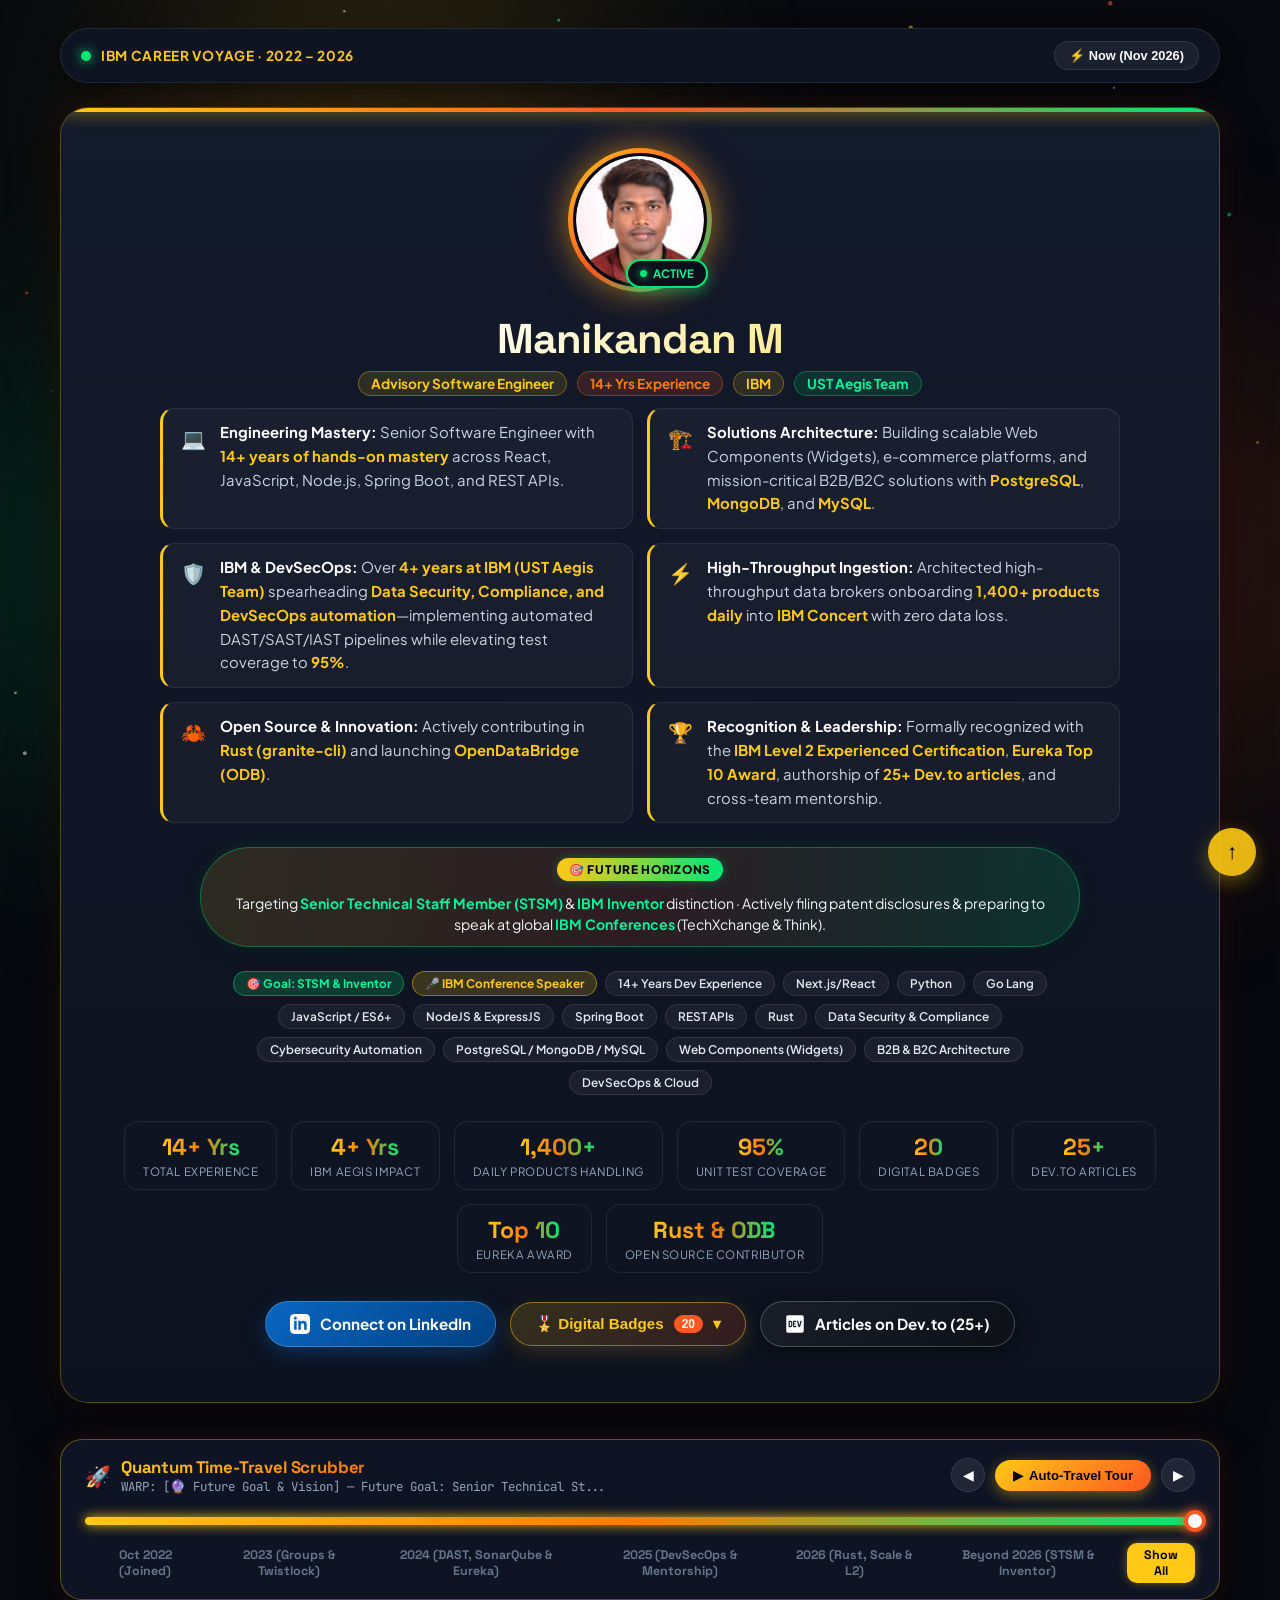
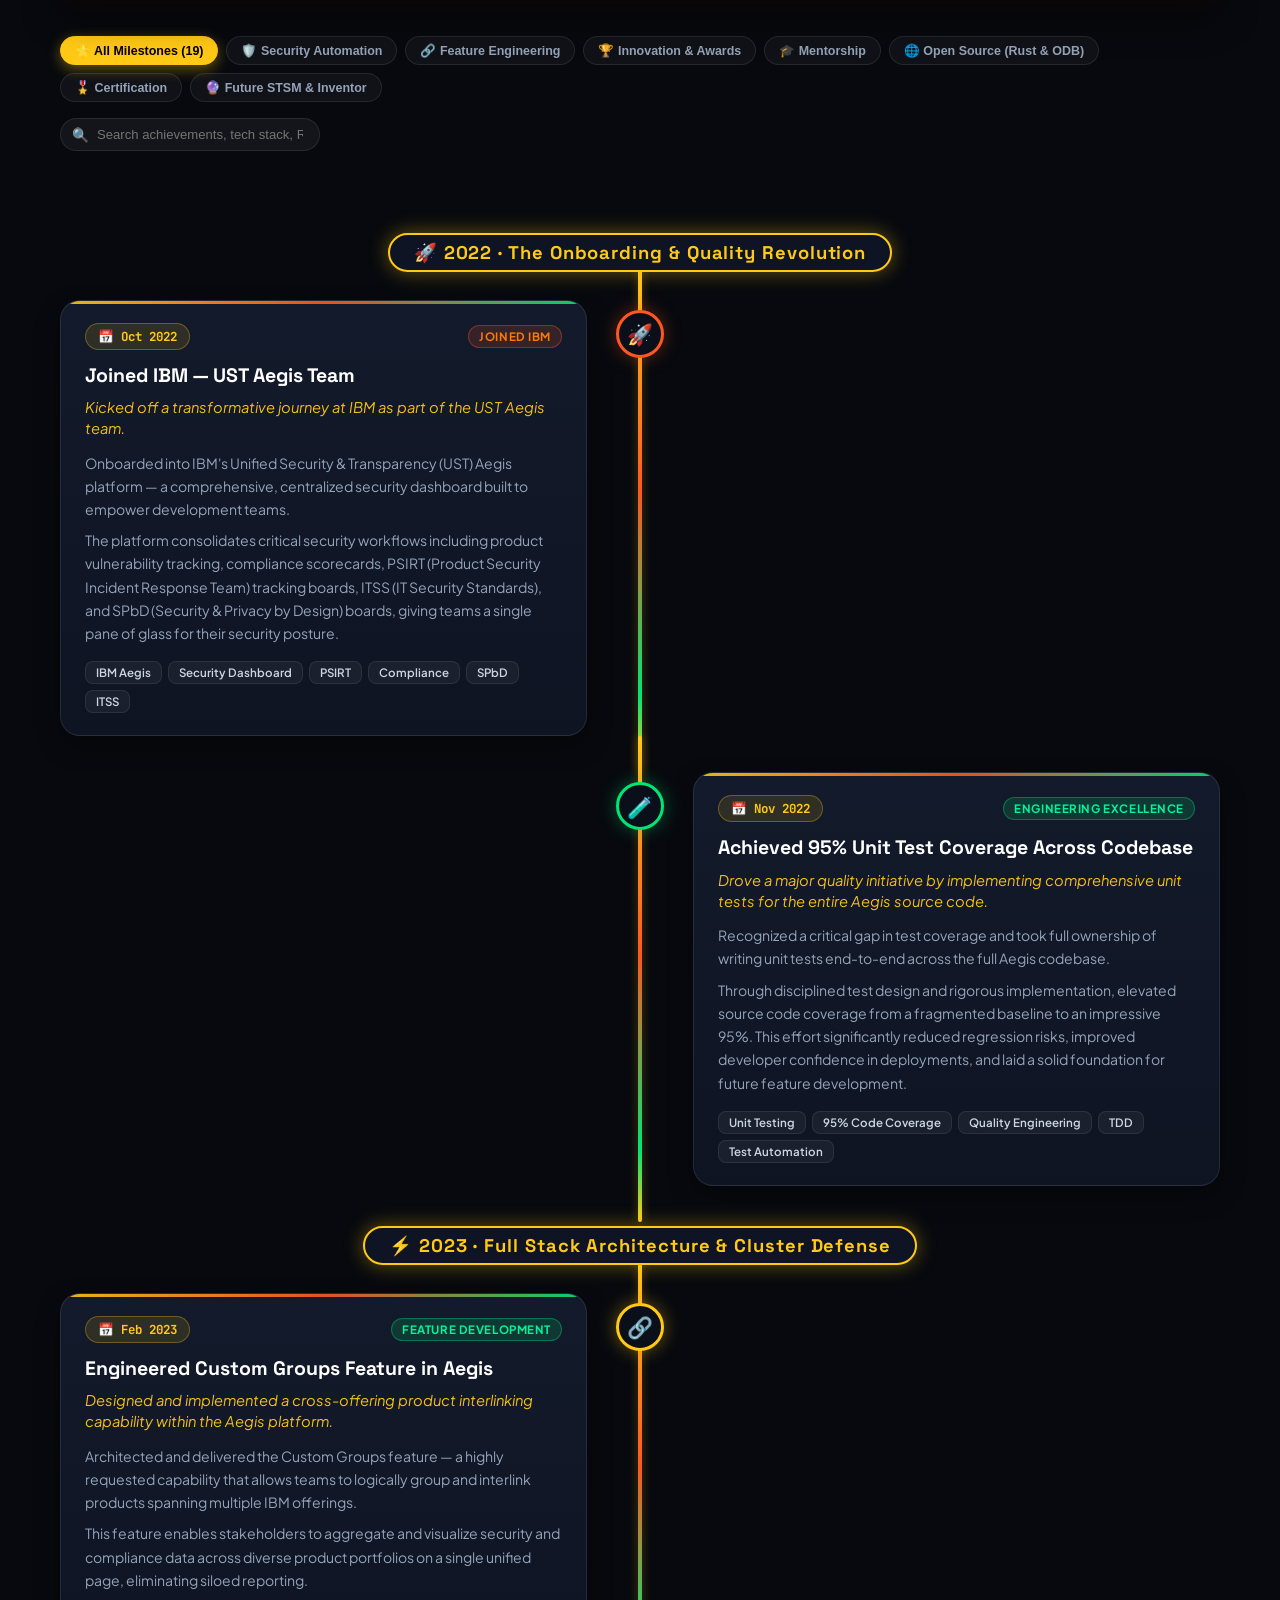
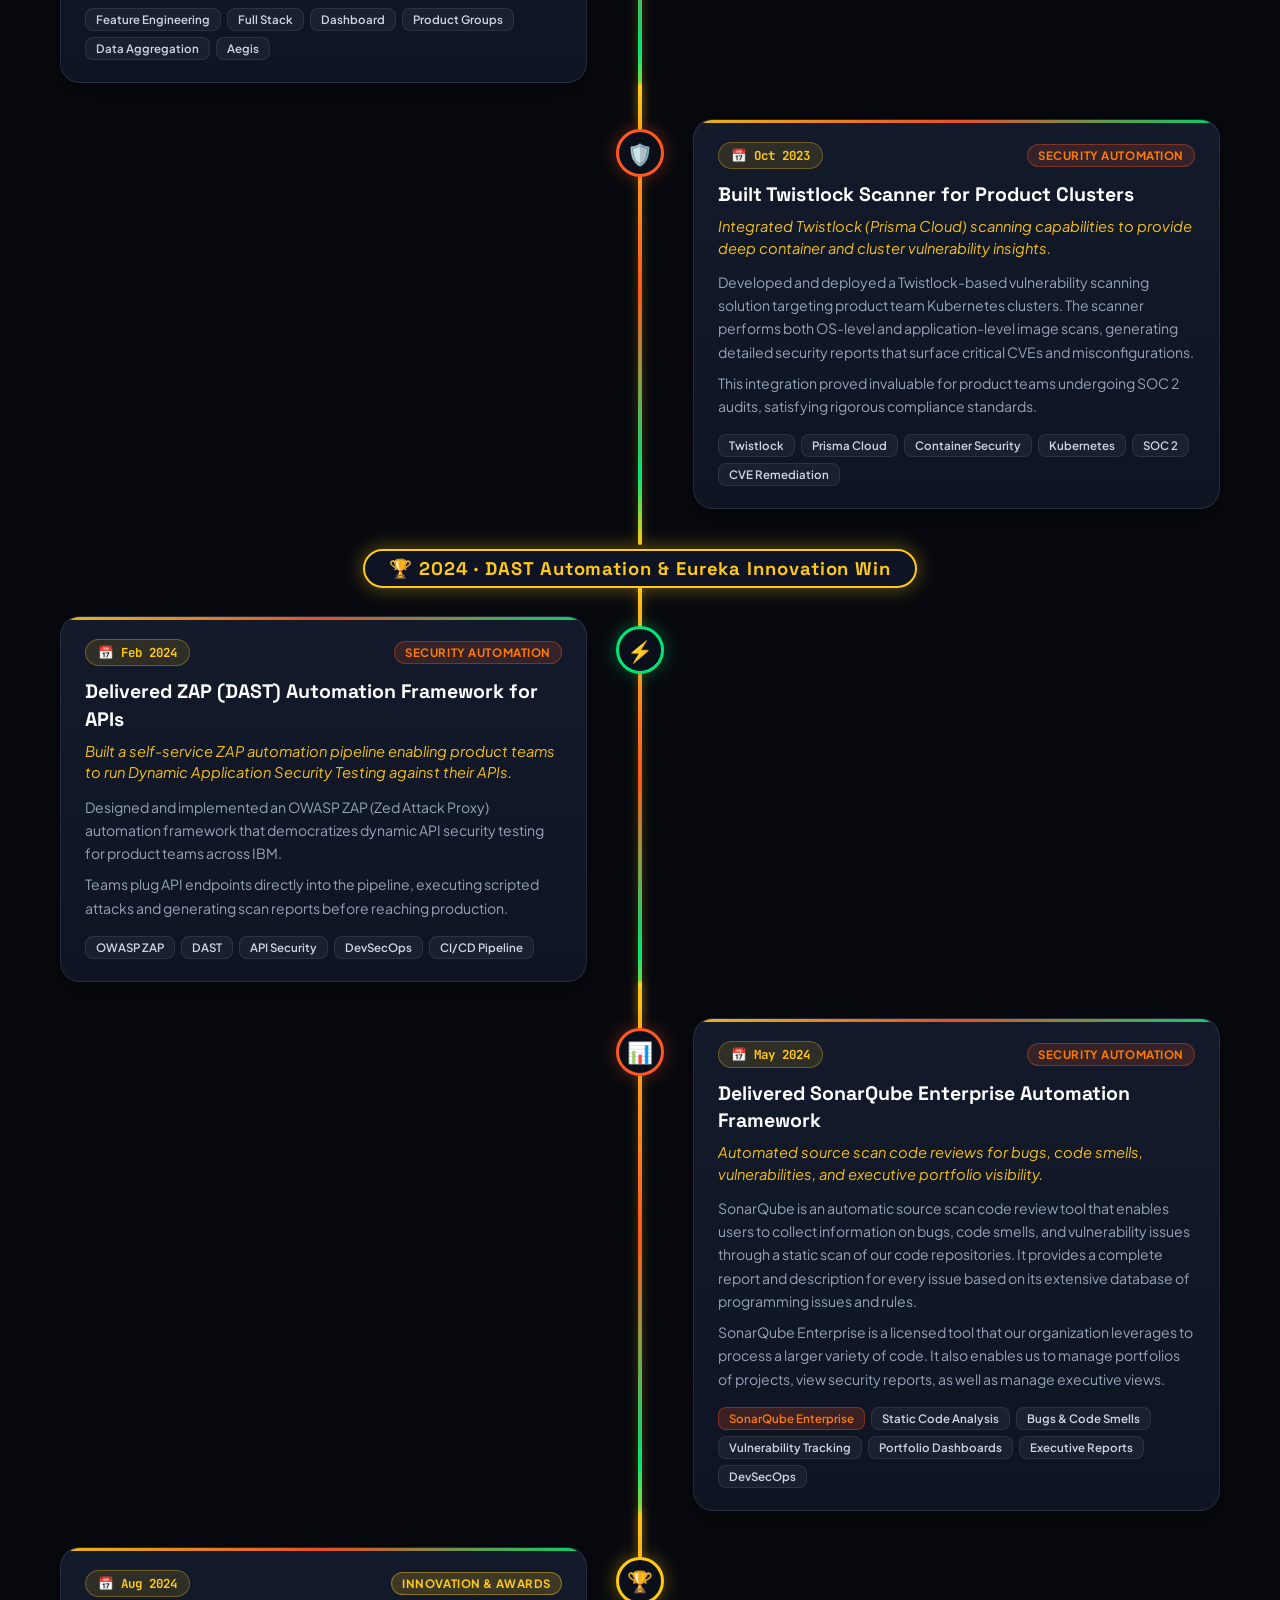
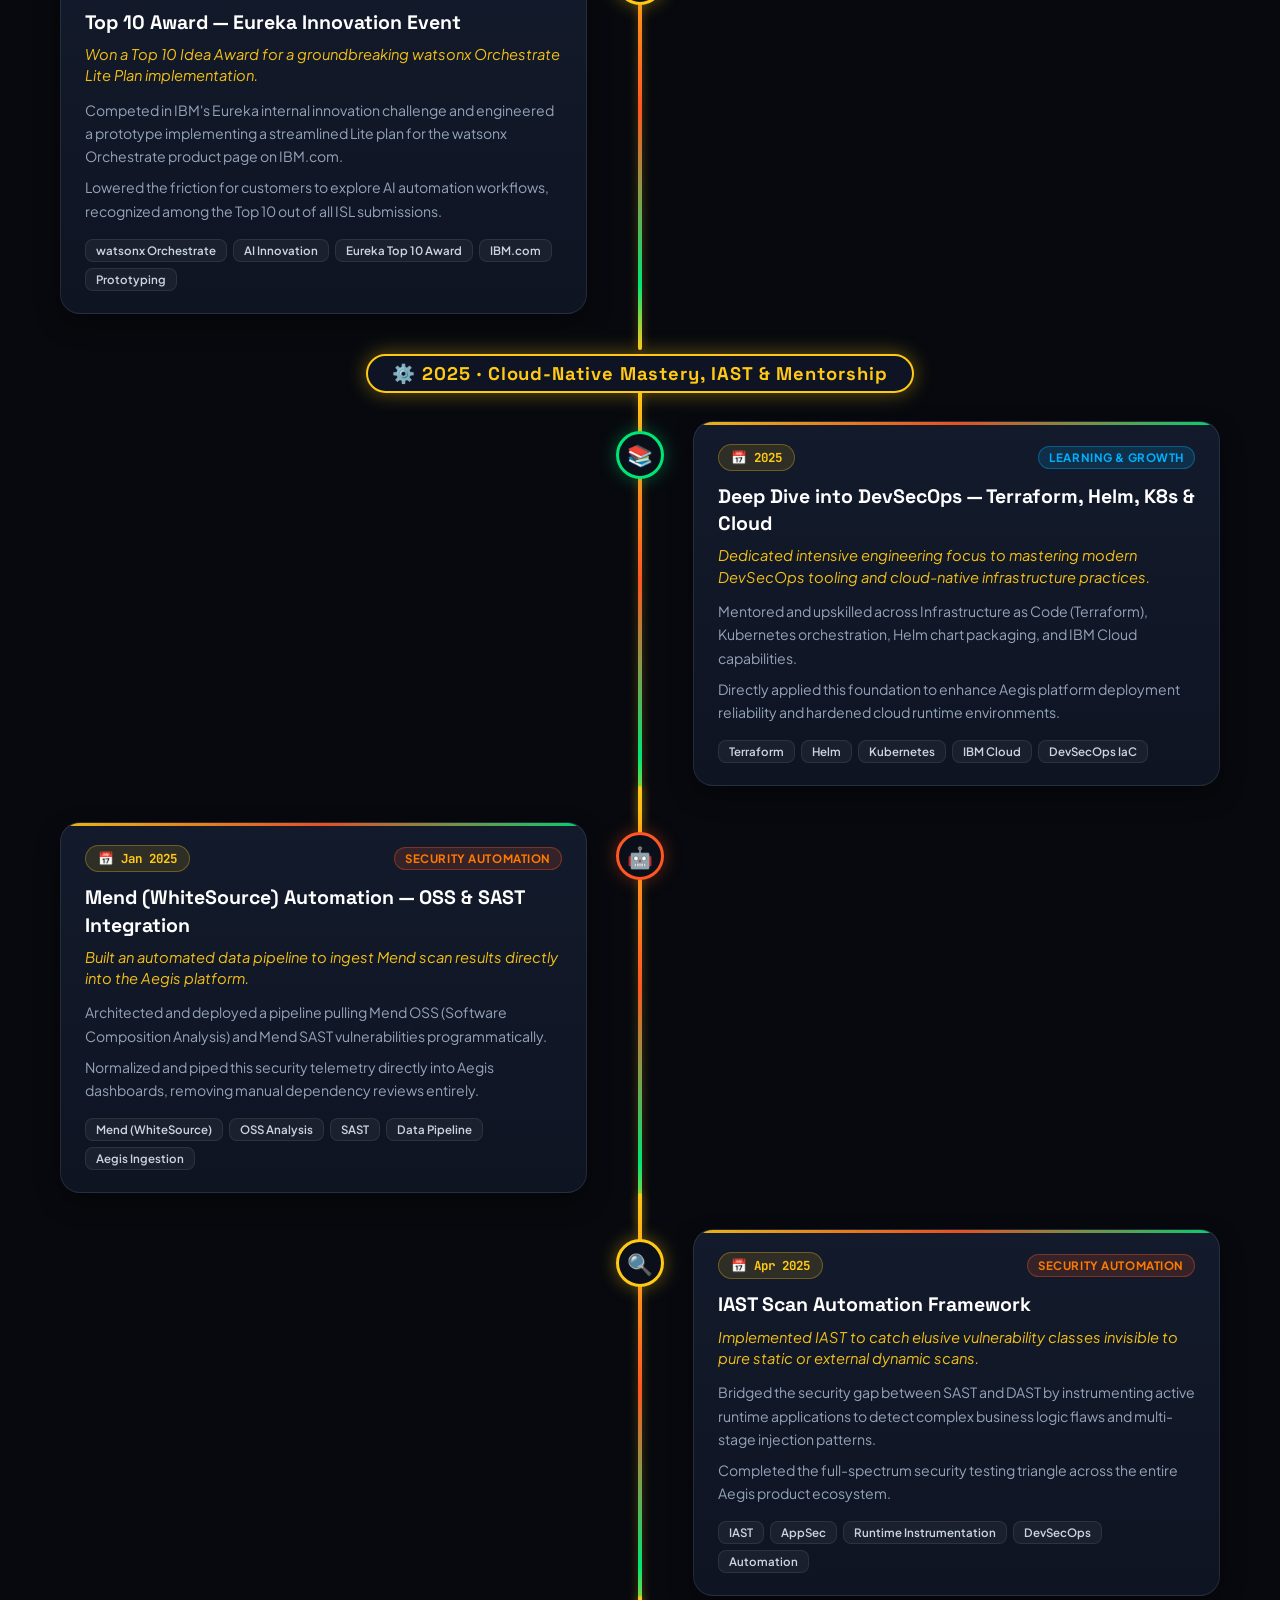
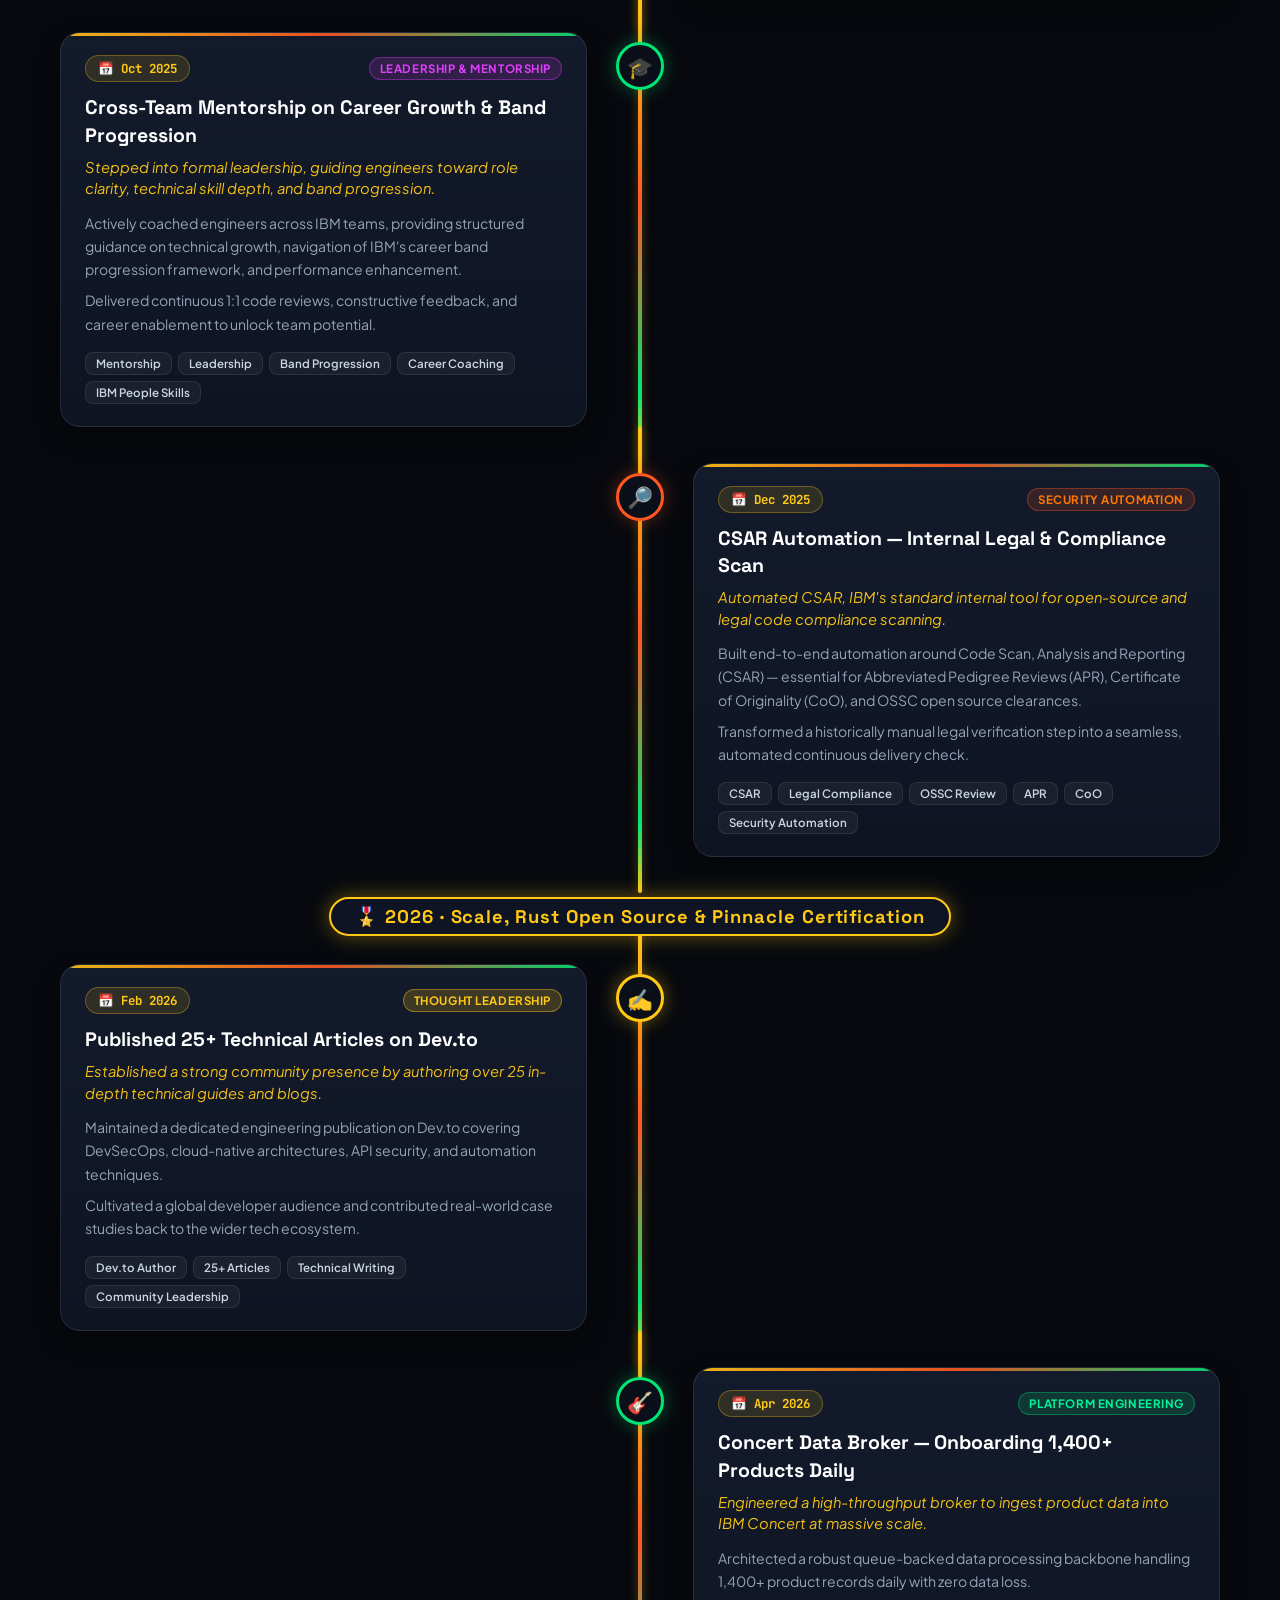
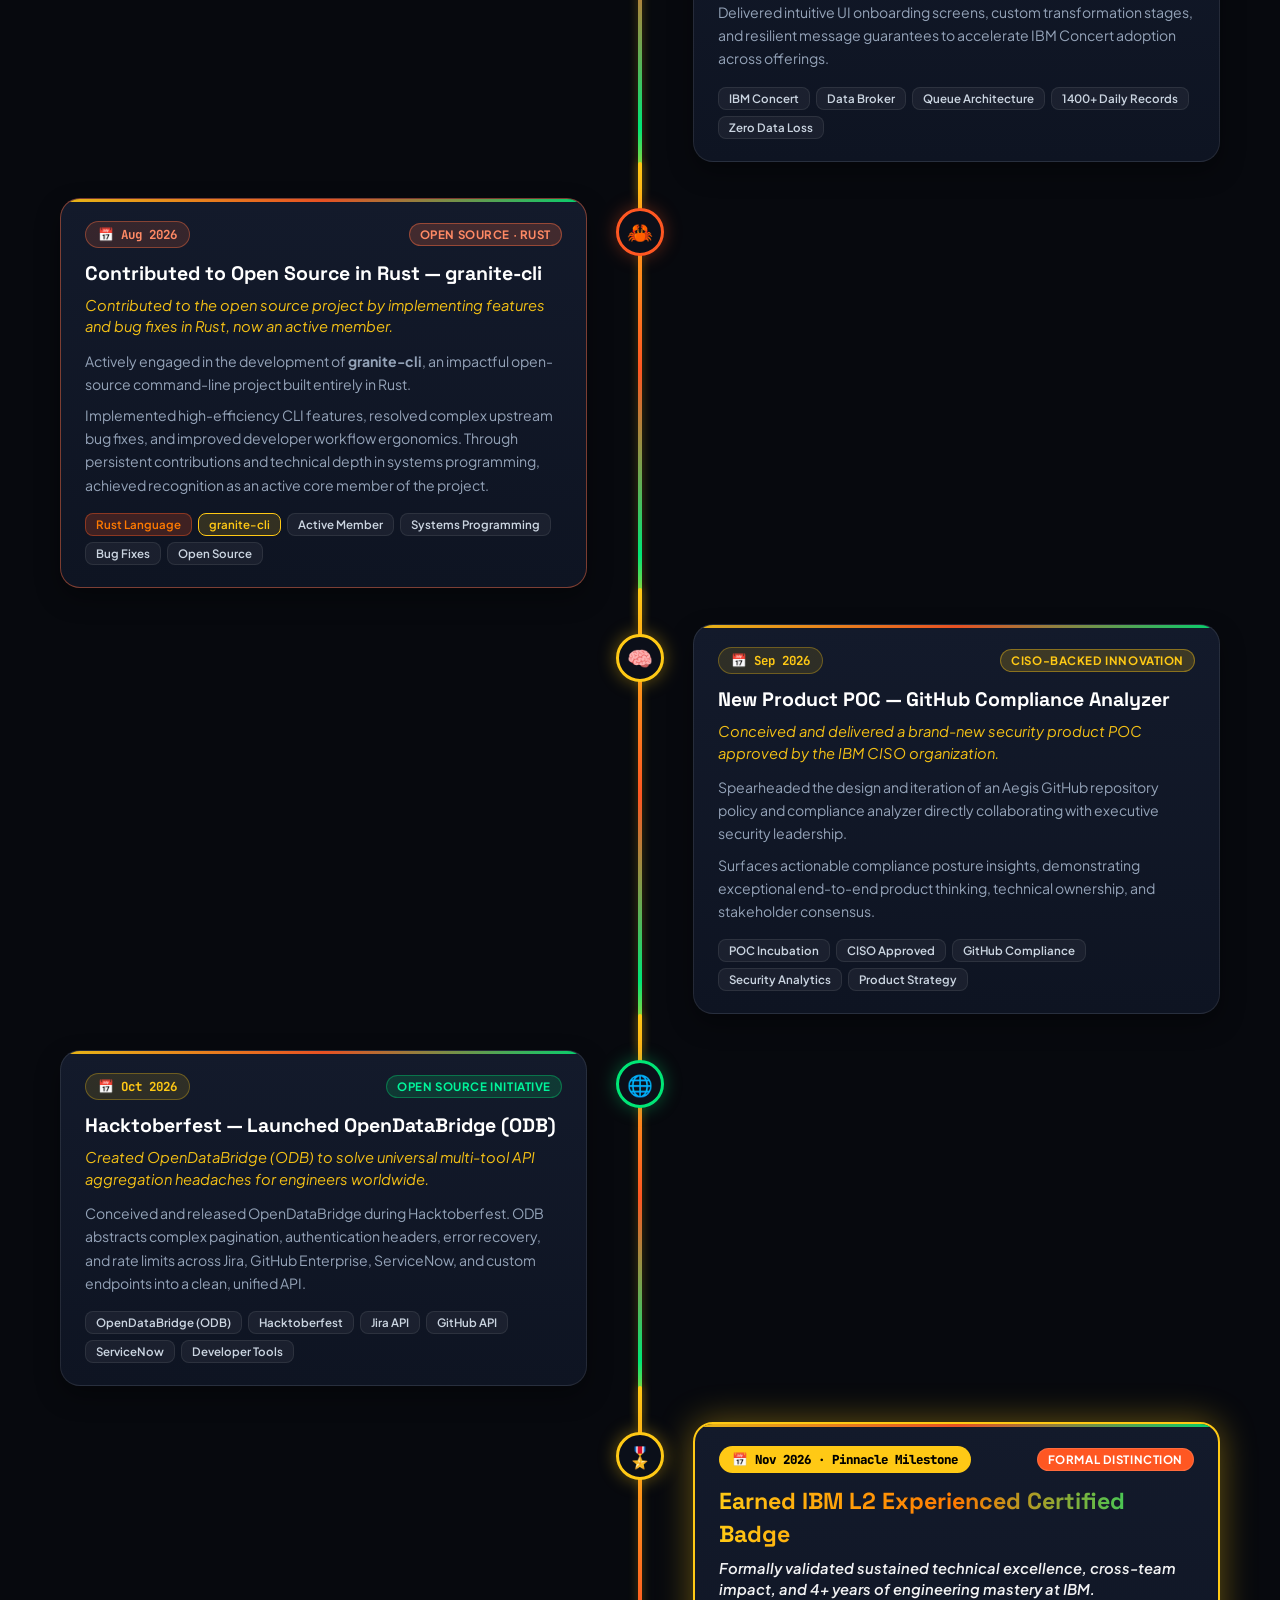
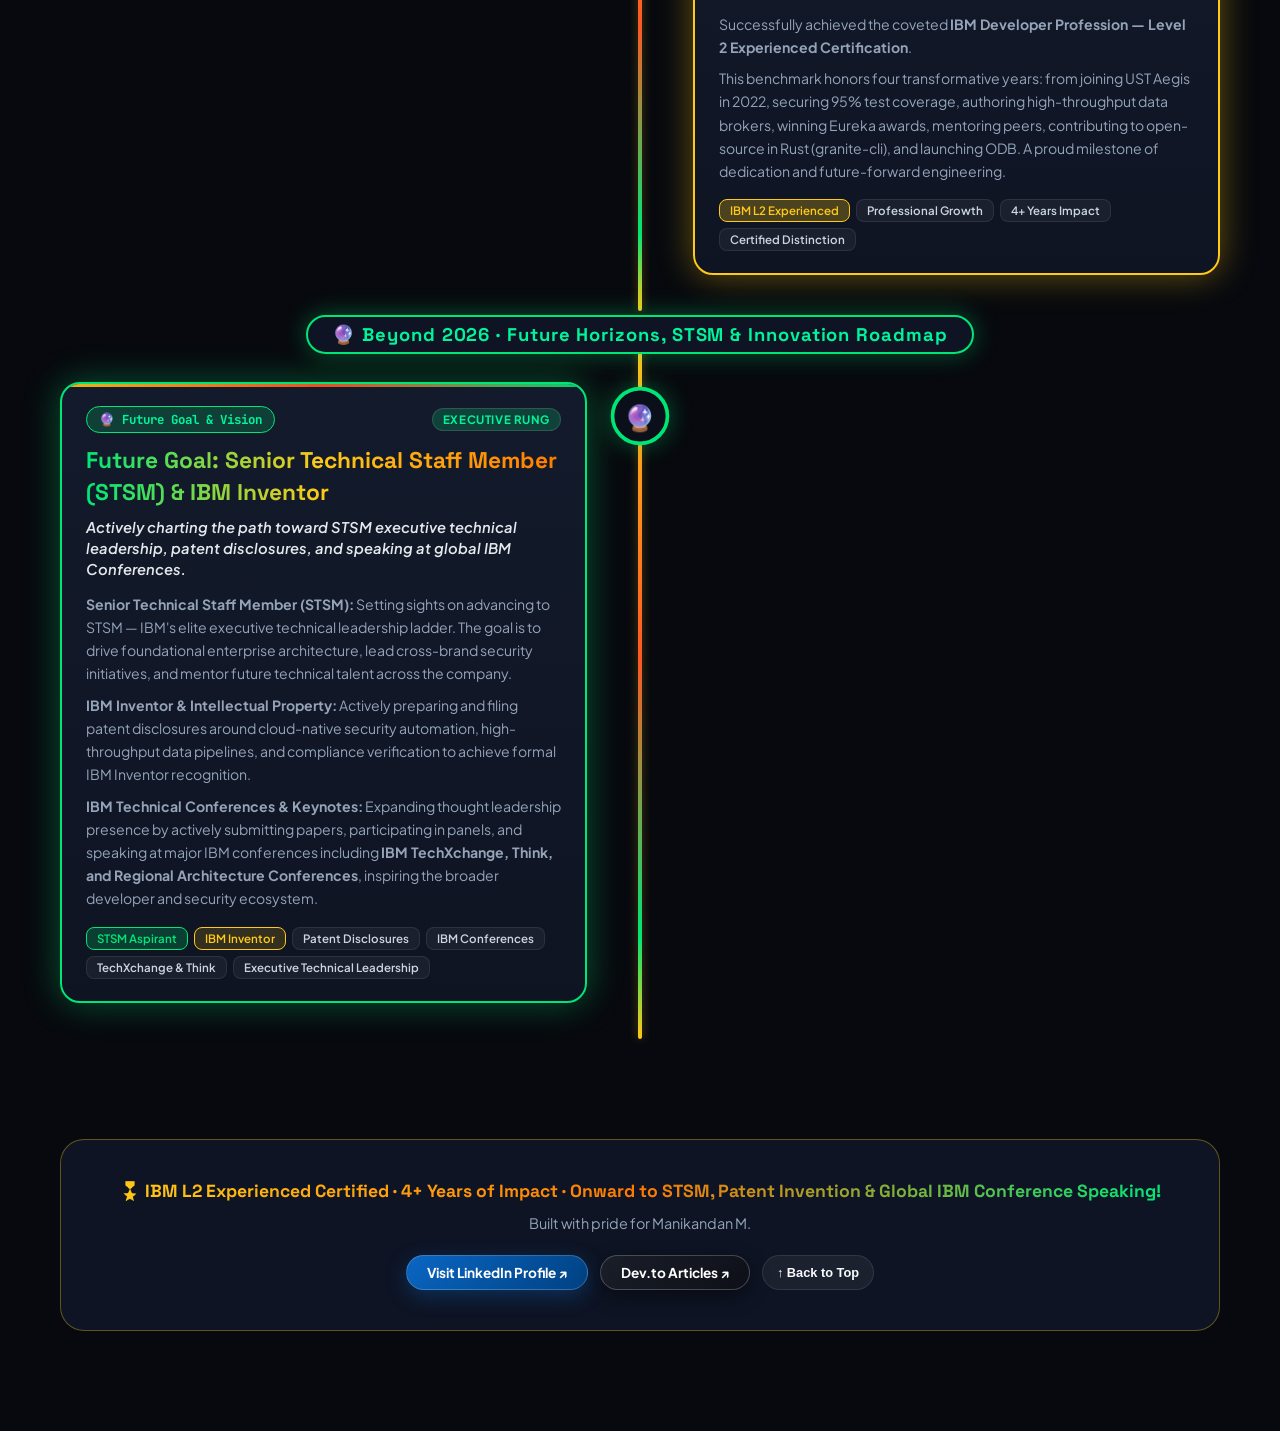
==== commit d45b7199: "refactor: replace profile summary paragraph with structured cards grid in docs" ====
--- a/docs/index.html
+++ b/docs/index.html
@@ -393,6 +393,7 @@
       line-height: 1.6;
       color: #CBD5E1;
       transition: var(--transition-smooth);
+      text-align: left;
     }
 
     .profile-highlight-item:hover {
@@ -1637,20 +1638,71 @@
         </div>
       </div>
 
-      <!-- Unified Career Profile Paragraph (Condensed to 5-6 lines) -->
-      <div class="profile-summary">
-        <p>
-          Senior Software Engineer with <strong>14+ years of hands-on mastery</strong> across React, JavaScript,
-          Node.js, Spring Boot, and REST APIs, building scalable Web Components (Widgets), e-commerce platforms, and
-          mission-critical B2B/B2C solutions with PostgreSQL, MongoDB, and MySQL. Over <strong>4+ years at IBM (UST
-            Aegis Team)</strong>, spearheading <strong>Data Security, Compliance, and DevSecOps
-            automation</strong>—implementing automated DAST/SAST/IAST pipelines while elevating test coverage to
-          <strong>95%</strong>. Architected high-throughput data brokers onboarding <strong>1,400+ products
-            daily</strong> into IBM Concert with zero data loss, while actively contributing in <strong>Rust
-            (granite-cli)</strong> and launching <strong>OpenDataBridge (ODB)</strong>. Formally recognized with the
-          <strong>IBM Level 2 Experienced Certification</strong>, <strong>Eureka Top 10 Award</strong>, authorship of
-          <strong>25+ Dev.to articles</strong>, and cross-team mentorship.
-        </p>
+      <!-- Career Highlights Cards Grid -->
+      <div class="profile-cards-grid"
+        style="display: grid; grid-template-columns: repeat(auto-fit, minmax(420px, 1fr)); gap: 14px; max-width: 960px; margin: 0 auto 24px;">
+
+        <!-- Card 1: Experience & Full Stack Mastery -->
+        <div class="profile-highlight-item">
+          <span class="item-icon" title="Full Stack">💻</span>
+          <div>
+            <span class="item-title">Engineering Mastery:</span>
+            Senior Software Engineer with <strong>14+ years of hands-on mastery</strong> across React, JavaScript,
+            Node.js, Spring Boot, and REST APIs.
+          </div>
+        </div>
+
+        <!-- Card 2: Architecture & Databases -->
+        <div class="profile-highlight-item">
+          <span class="item-icon" title="Architecture & Databases">🏗️</span>
+          <div>
+            <span class="item-title">Solutions Architecture:</span>
+            Building scalable Web Components (Widgets), e-commerce platforms, and mission-critical B2B/B2C solutions
+            with <strong>PostgreSQL</strong>, <strong>MongoDB</strong>, and <strong>MySQL</strong>.
+          </div>
+        </div>
+
+        <!-- Card 3: IBM & DevSecOps -->
+        <div class="profile-highlight-item">
+          <span class="item-icon" title="Security & DevSecOps">🛡️</span>
+          <div>
+            <span class="item-title">IBM & DevSecOps:</span>
+            Over <strong>4+ years at IBM (UST Aegis Team)</strong> spearheading <strong>Data Security, Compliance, and
+              DevSecOps automation</strong>—implementing automated DAST/SAST/IAST pipelines while elevating test
+            coverage to <strong>95%</strong>.
+          </div>
+        </div>
+
+        <!-- Card 4: IBM Concert & Data Brokers -->
+        <div class="profile-highlight-item">
+          <span class="item-icon" title="Data Ingestion & Streaming">⚡</span>
+          <div>
+            <span class="item-title">High-Throughput Ingestion:</span>
+            Architected high-throughput data brokers onboarding <strong>1,400+ products daily</strong> into <strong>IBM
+              Concert</strong> with zero data loss.
+          </div>
+        </div>
+
+        <!-- Card 5: Open Source & Rust -->
+        <div class="profile-highlight-item">
+          <span class="item-icon" title="Open Source & Rust">🦀</span>
+          <div>
+            <span class="item-title">Open Source & Innovation:</span>
+            Actively contributing in <strong>Rust (granite-cli)</strong> and launching <strong>OpenDataBridge
+              (ODB)</strong>.
+          </div>
+        </div>
+
+        <!-- Card 6: Awards, Writing & Leadership -->
+        <div class="profile-highlight-item">
+          <span class="item-icon" title="Awards & Mentorship">🏆</span>
+          <div>
+            <span class="item-title">Recognition & Leadership:</span>
+            Formally recognized with the <strong>IBM Level 2 Experienced Certification</strong>, <strong>Eureka Top 10
+              Award</strong>, authorship of <strong>25+ Dev.to articles</strong>, and cross-team mentorship.
+          </div>
+        </div>
+
       </div>
 
       <!-- Future Career Vision & Aspirations Banner -->
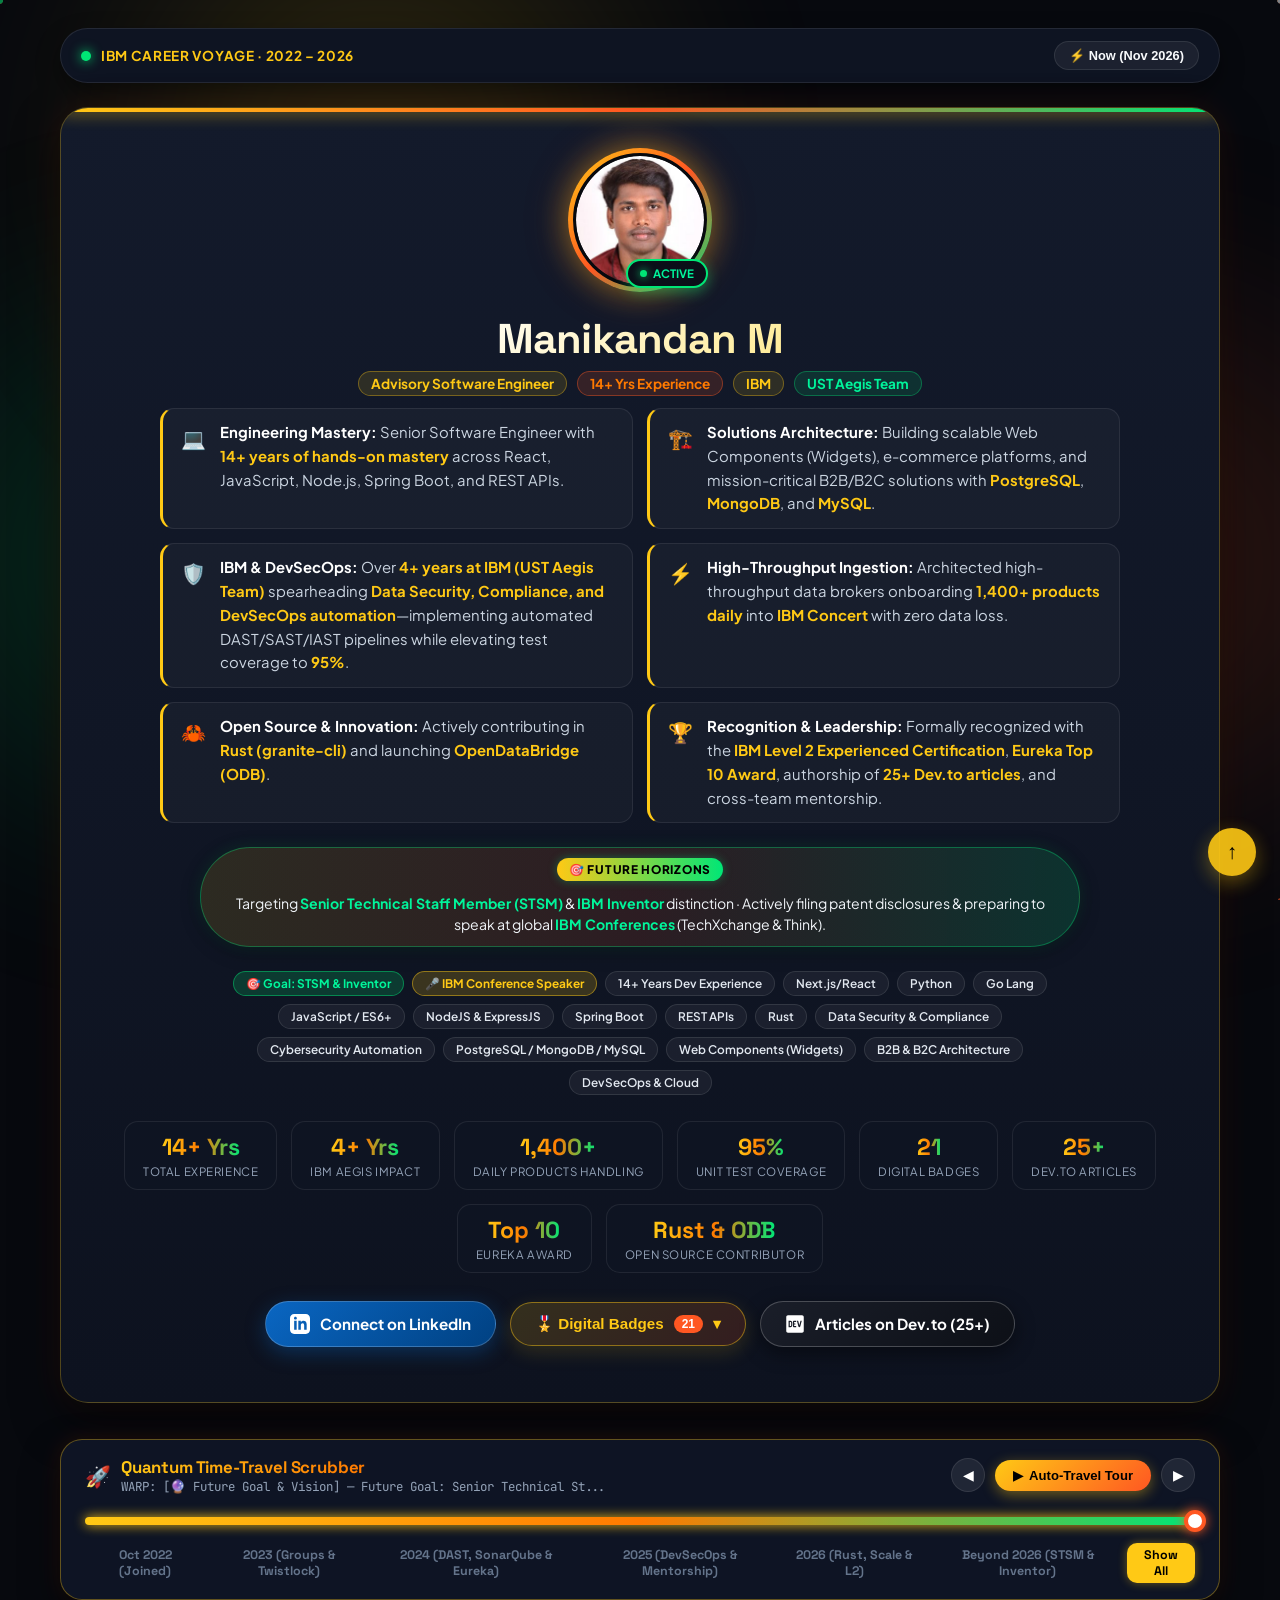
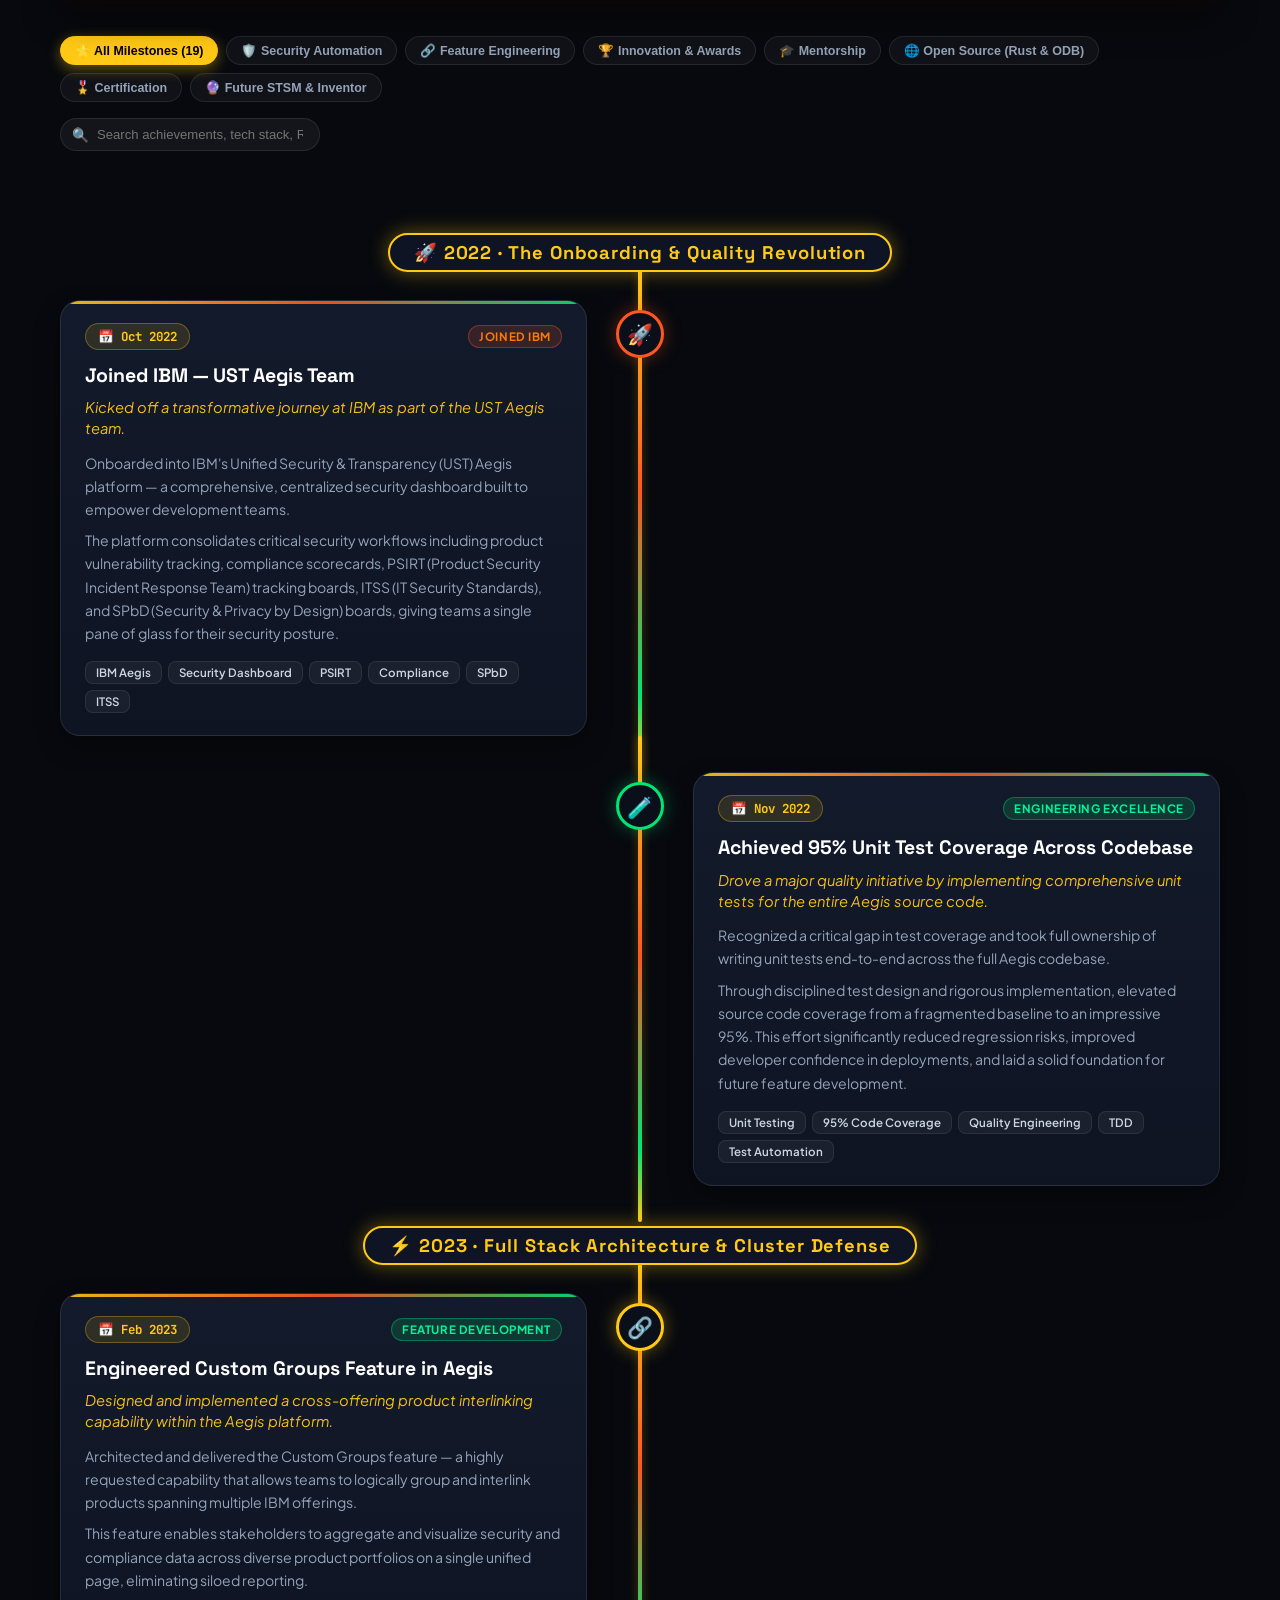
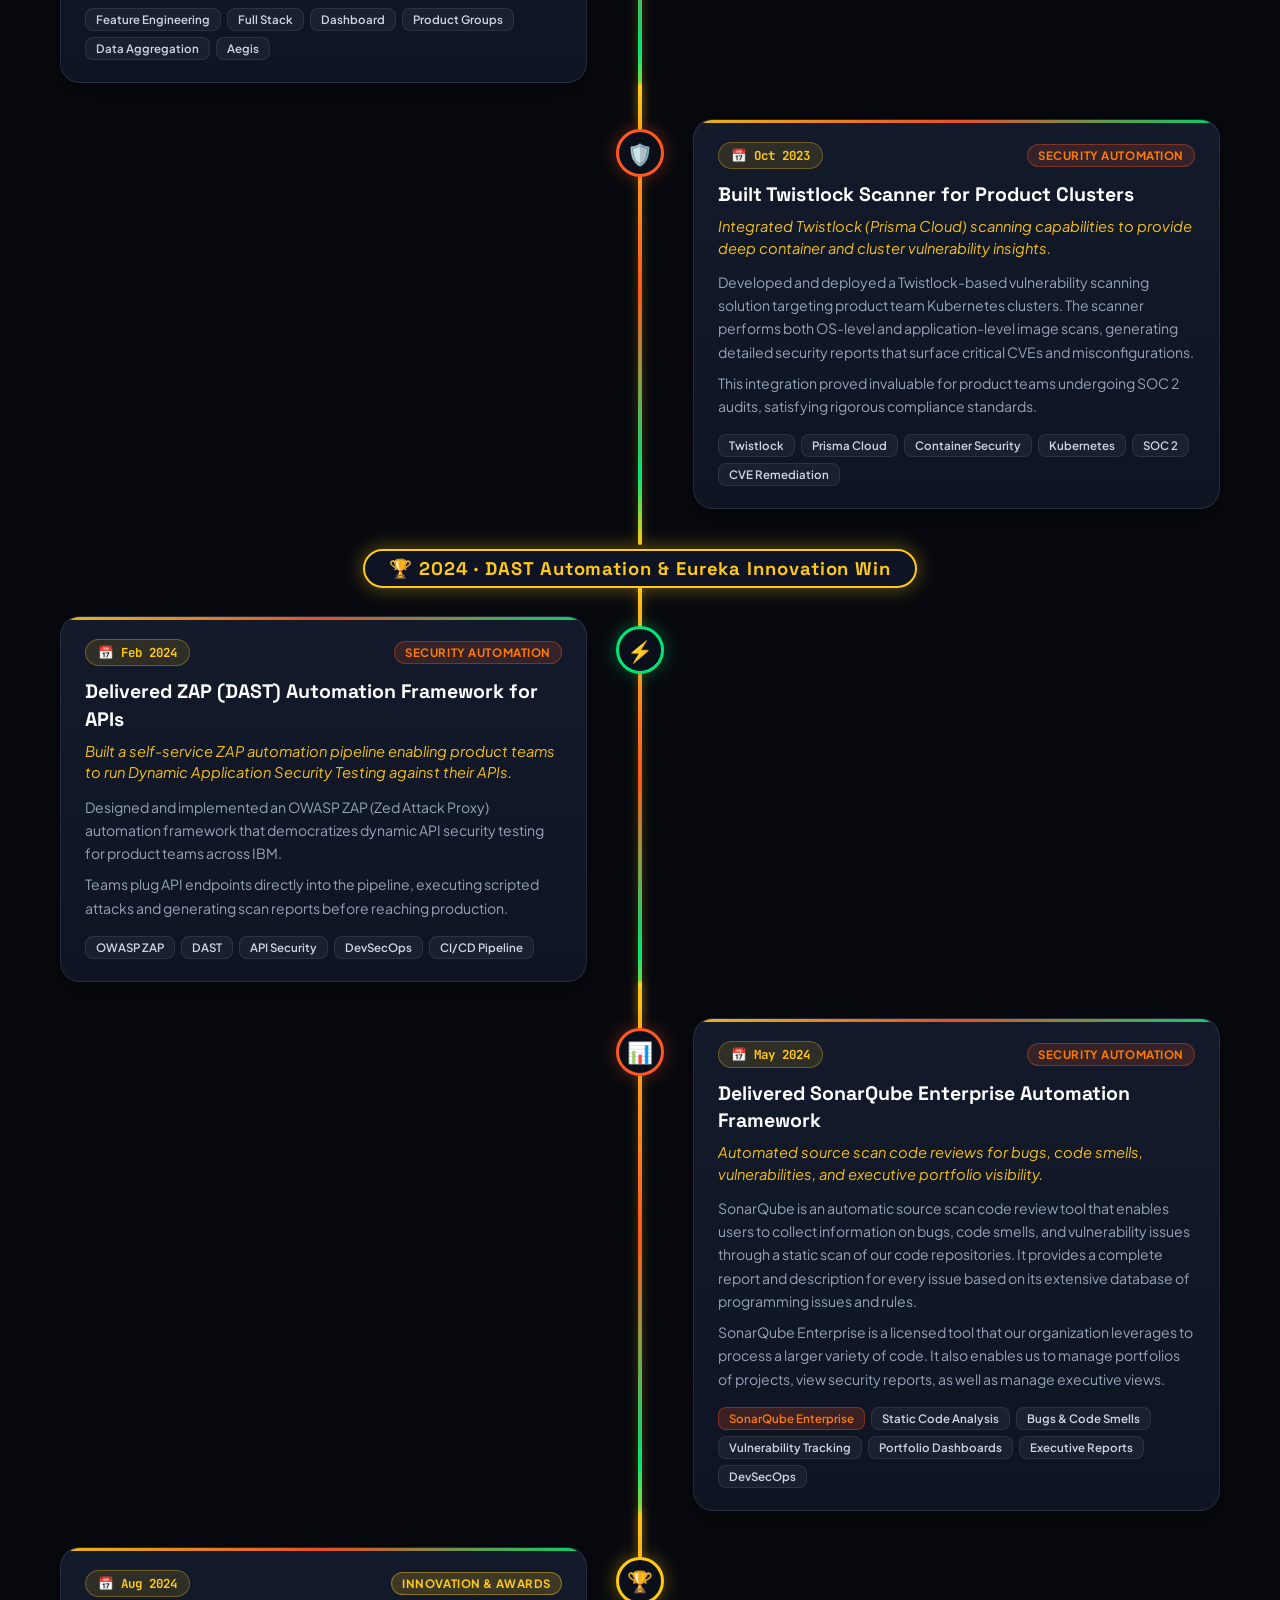
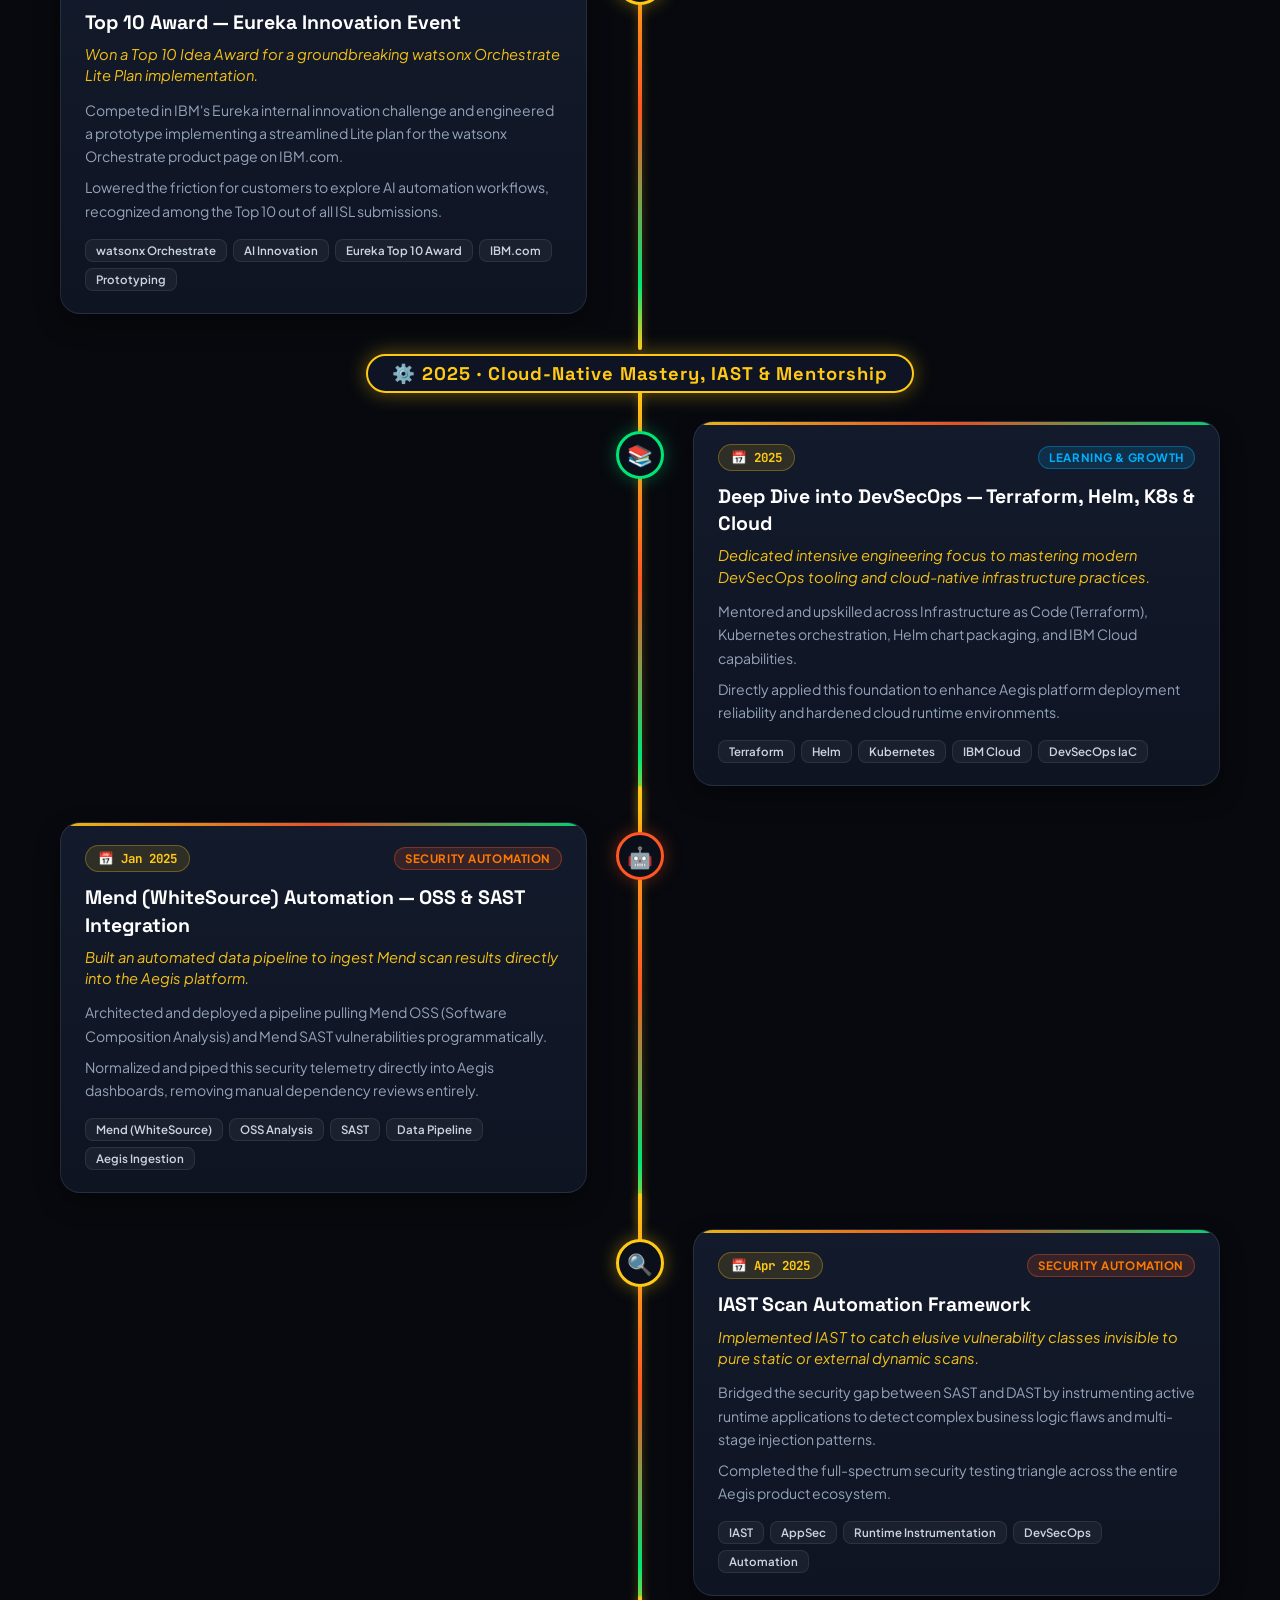
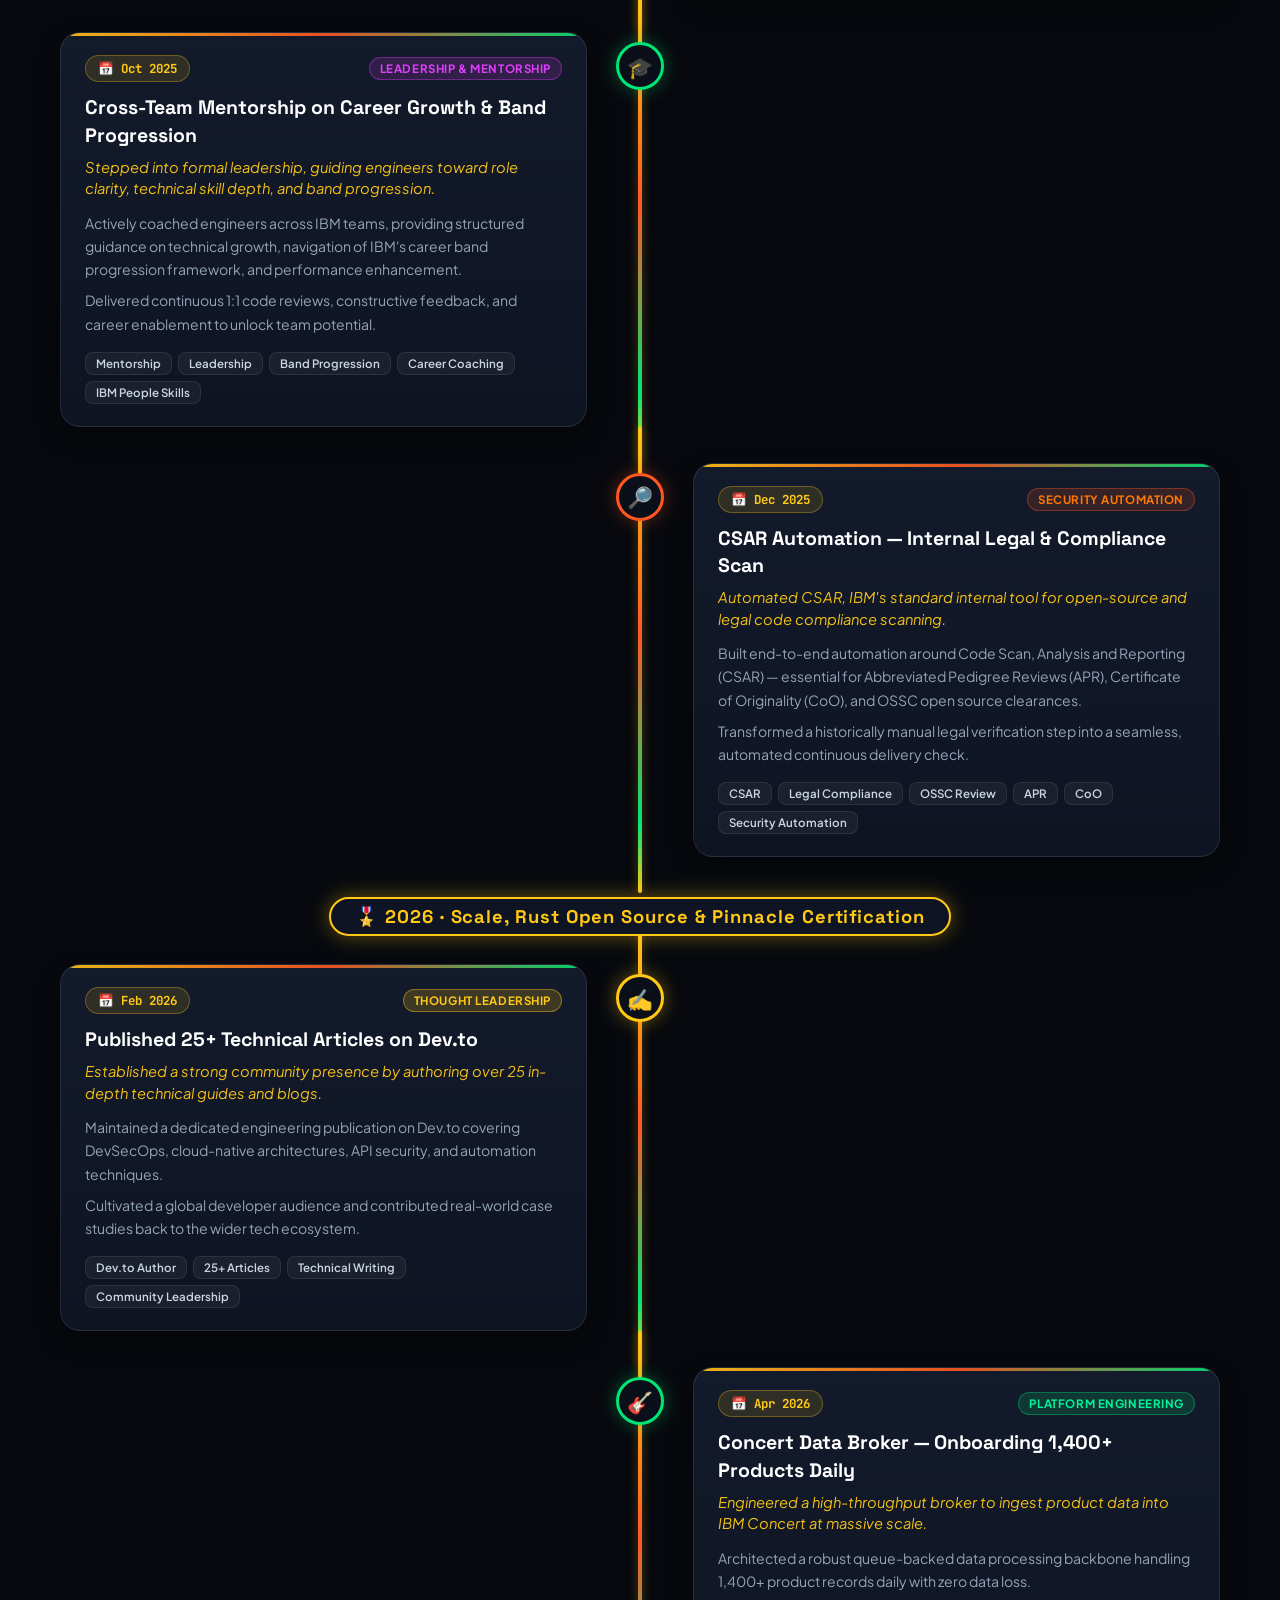
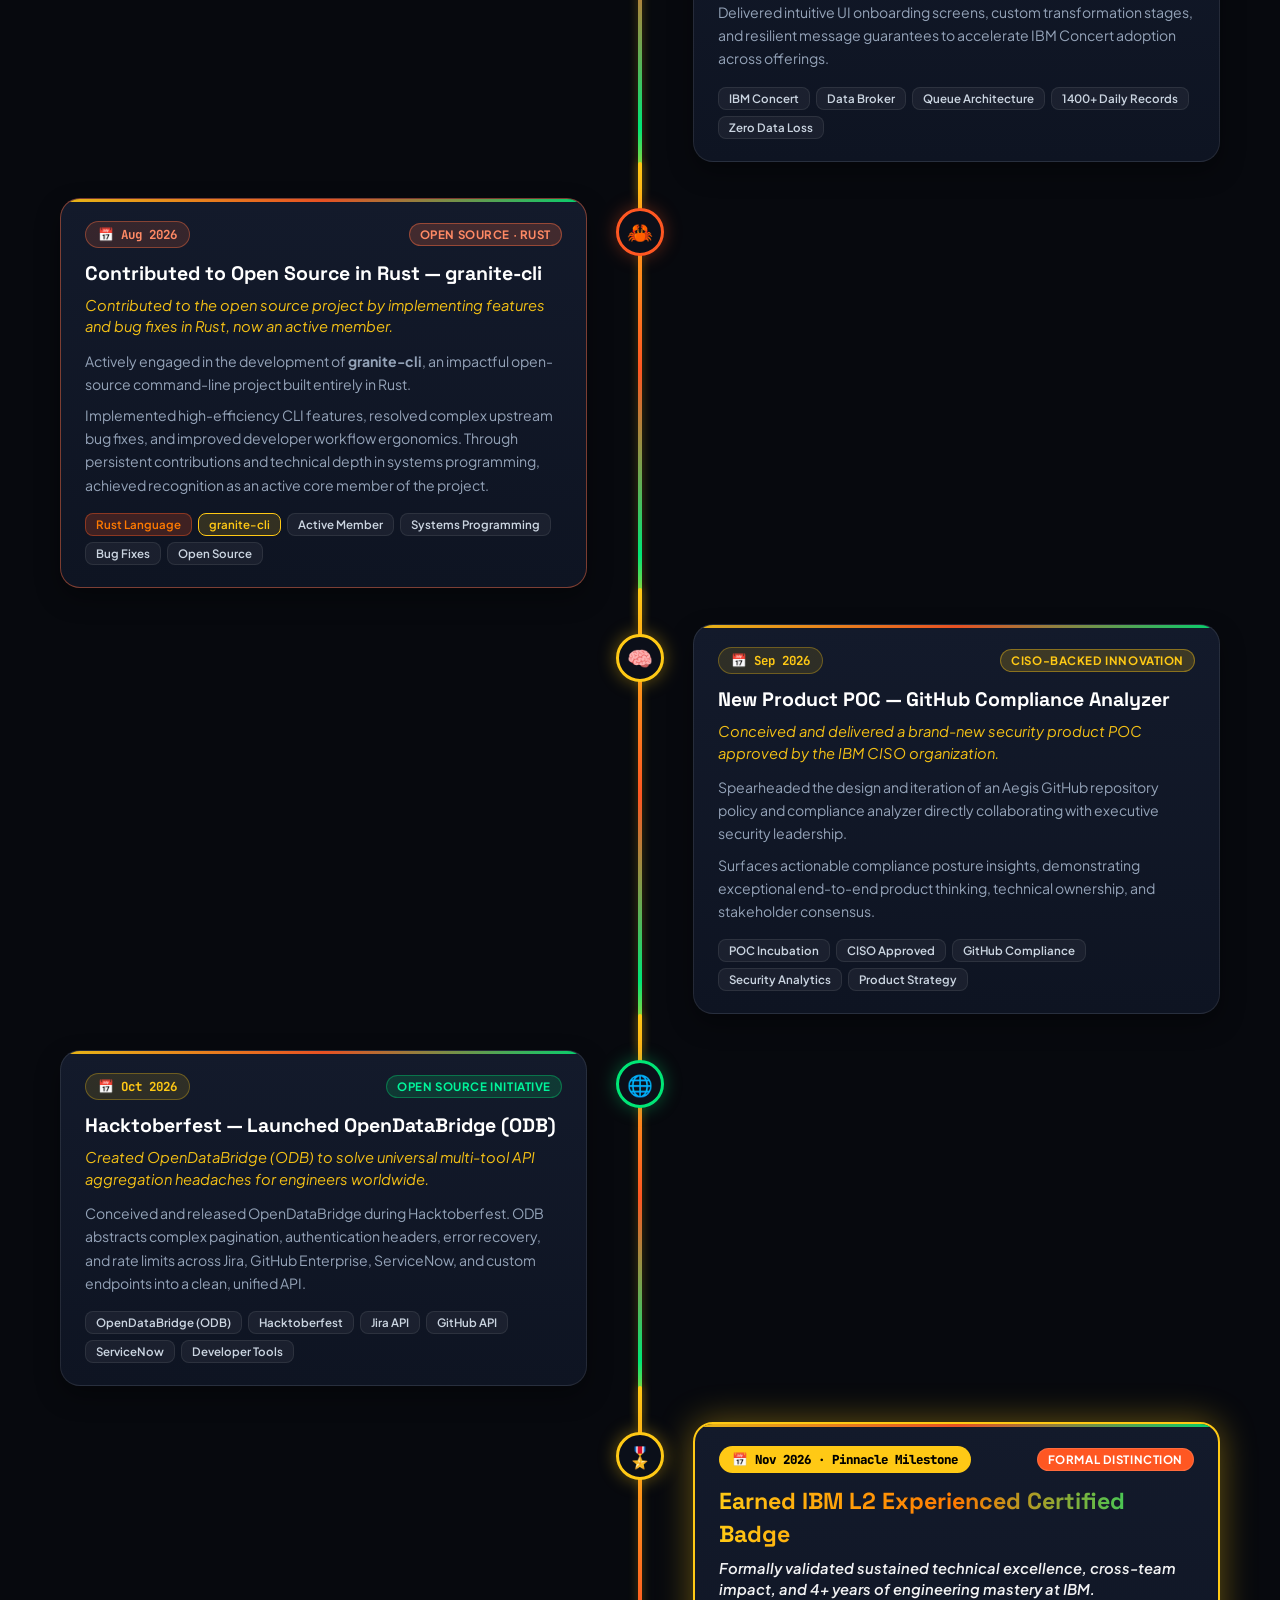
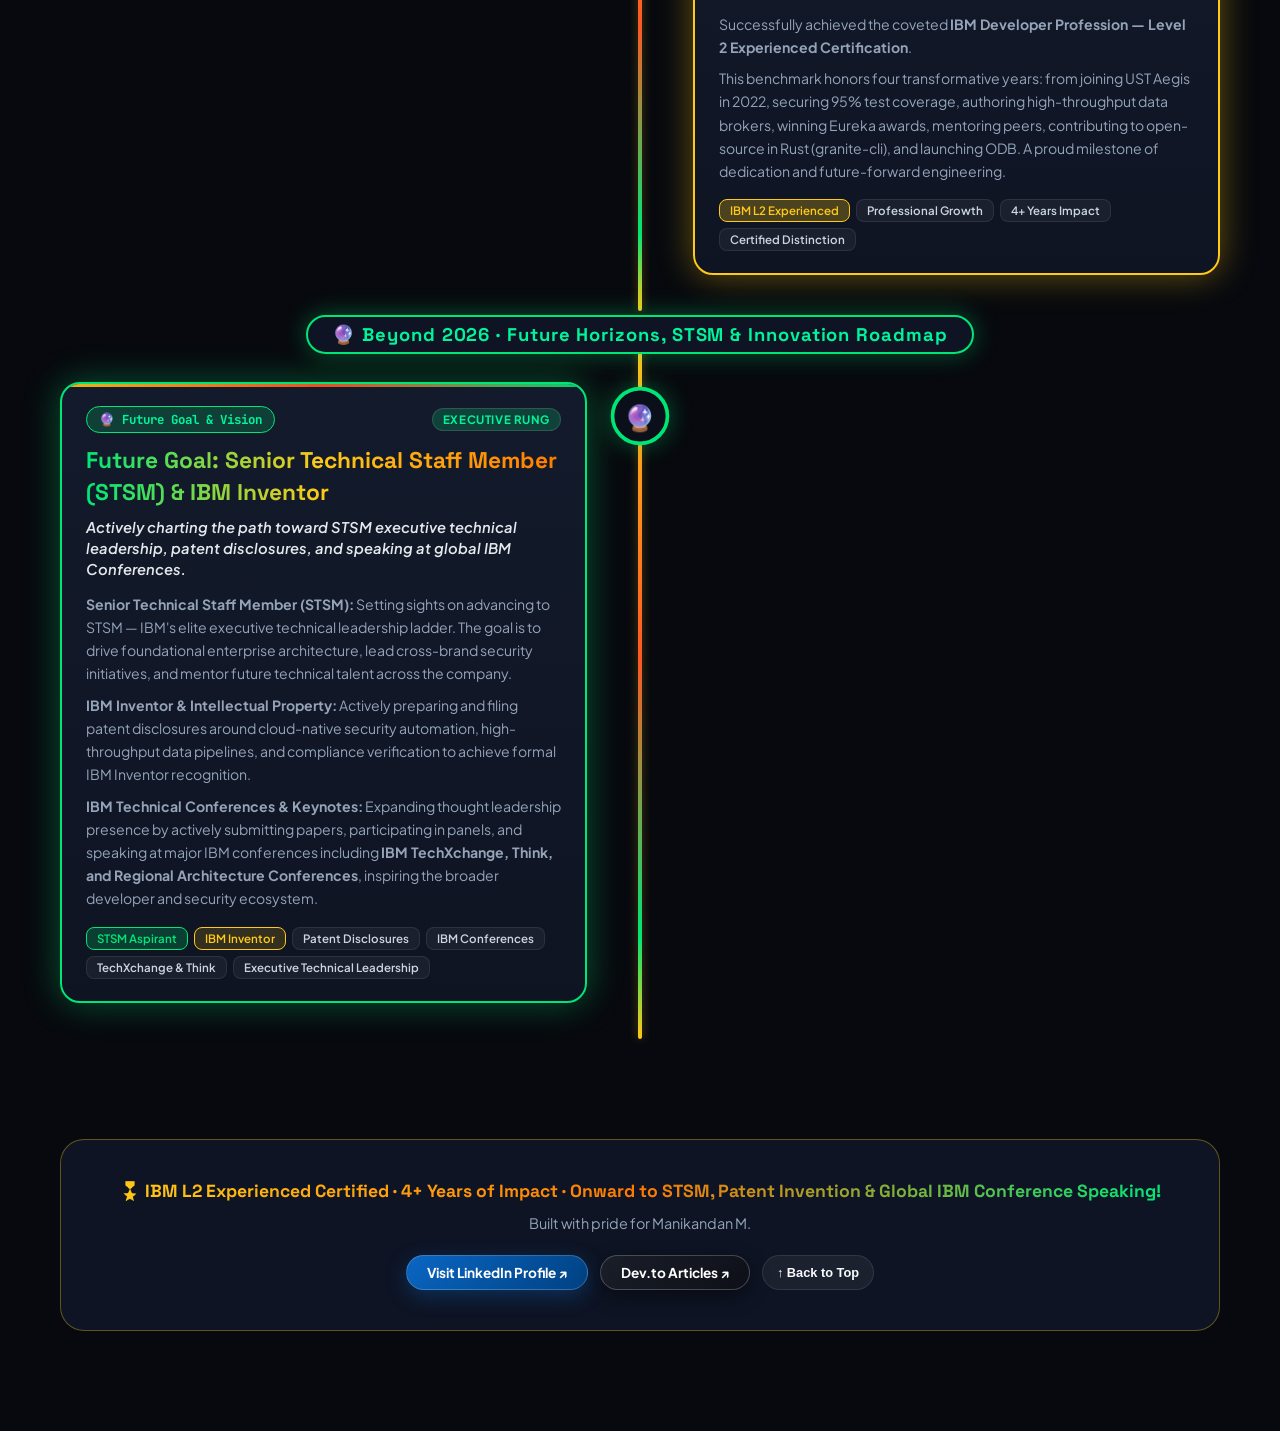
==== commit c7d1f8eb: "fix: included the new badge" ====
--- a/docs/index.html
+++ b/docs/index.html
@@ -1759,7 +1759,7 @@
           <span class="label">Unit Test Coverage</span>
         </div>
         <div class="metric-chip">
-          <span class="value">20</span>
+          <span class="value">21</span>
           <span class="label">Digital Badges</span>
         </div>
 
@@ -1792,7 +1792,7 @@
         <!-- Expand / Collapse Digital Badges Button -->
         <button class="btn-badges-toggle" id="toggleBadgesBtn" aria-expanded="false">
           <span>🎖️ Digital Badges</span>
-          <span class="badge-count-pill" id="badgeCountDisplay">20</span>
+          <span class="badge-count-pill" id="badgeCountDisplay">21</span>
           <span id="badgeToggleArrow">▾</span>
         </button>
 
@@ -1814,13 +1814,13 @@
         <div class="badges-header-row">
           <div class="badges-header-title">
             <span>Verified Credentials & Honors</span>
-            <span class="badge-tag-pill" style="background: rgba(255,201,21,0.2); color: var(--realme-yellow);">20
+            <span class="badge-tag-pill" style="background: rgba(255,201,21,0.2); color: var(--realme-yellow);">21
               Total</span>
           </div>
 
           <!-- Badges Filter Tabs -->
           <div class="badge-filter-tabs">
-            <button class="b-tab active" data-bfilter="all">All (20)</button>
+            <button class="b-tab active" data-bfilter="all">All (21)</button>
             <button class="b-tab" data-bfilter="cert">Certifications</button>
             <button class="b-tab" data-bfilter="sec">Security & Privacy</button>
             <button class="b-tab" data-bfilter="ai">AI & Watsonx</button>
@@ -2038,6 +2038,16 @@
               <h4>Enterprise Design Thinking Practitioner</h4>
               <p>User-centered problem solving, empathy mapping & co-creation</p>
               <span class="badge-tag-pill">Design Thinking</span>
+            </div>
+          </div>
+
+          <!-- 21 -->
+          <div class="badge-item-card" data-bcat="cert">
+            <div class="badge-icon-box">🏛️</div>
+            <div class="badge-info">
+              <h4>Architectural Thinking</h4>
+              <p>IBM Architect Profession · Foundational repeatable approach to IT architecture</p>
+              <span class="badge-tag-pill">Architecture</span>
             </div>
           </div>
 
@@ -2896,7 +2906,7 @@
   <div class="image-modal" id="imageModal">
     <div class="modal-content-box">
       <div class="modal-header">
-        <h3>Official Digital Badges — Full Credential Dashboard (20 Badges)</h3>
+        <h3>Official Digital Badges — Full Credential Dashboard (21 Badges)</h3>
         <button class="modal-close-btn" id="modalCloseBtn">&times;</button>
       </div>
       <div class="modal-body">
